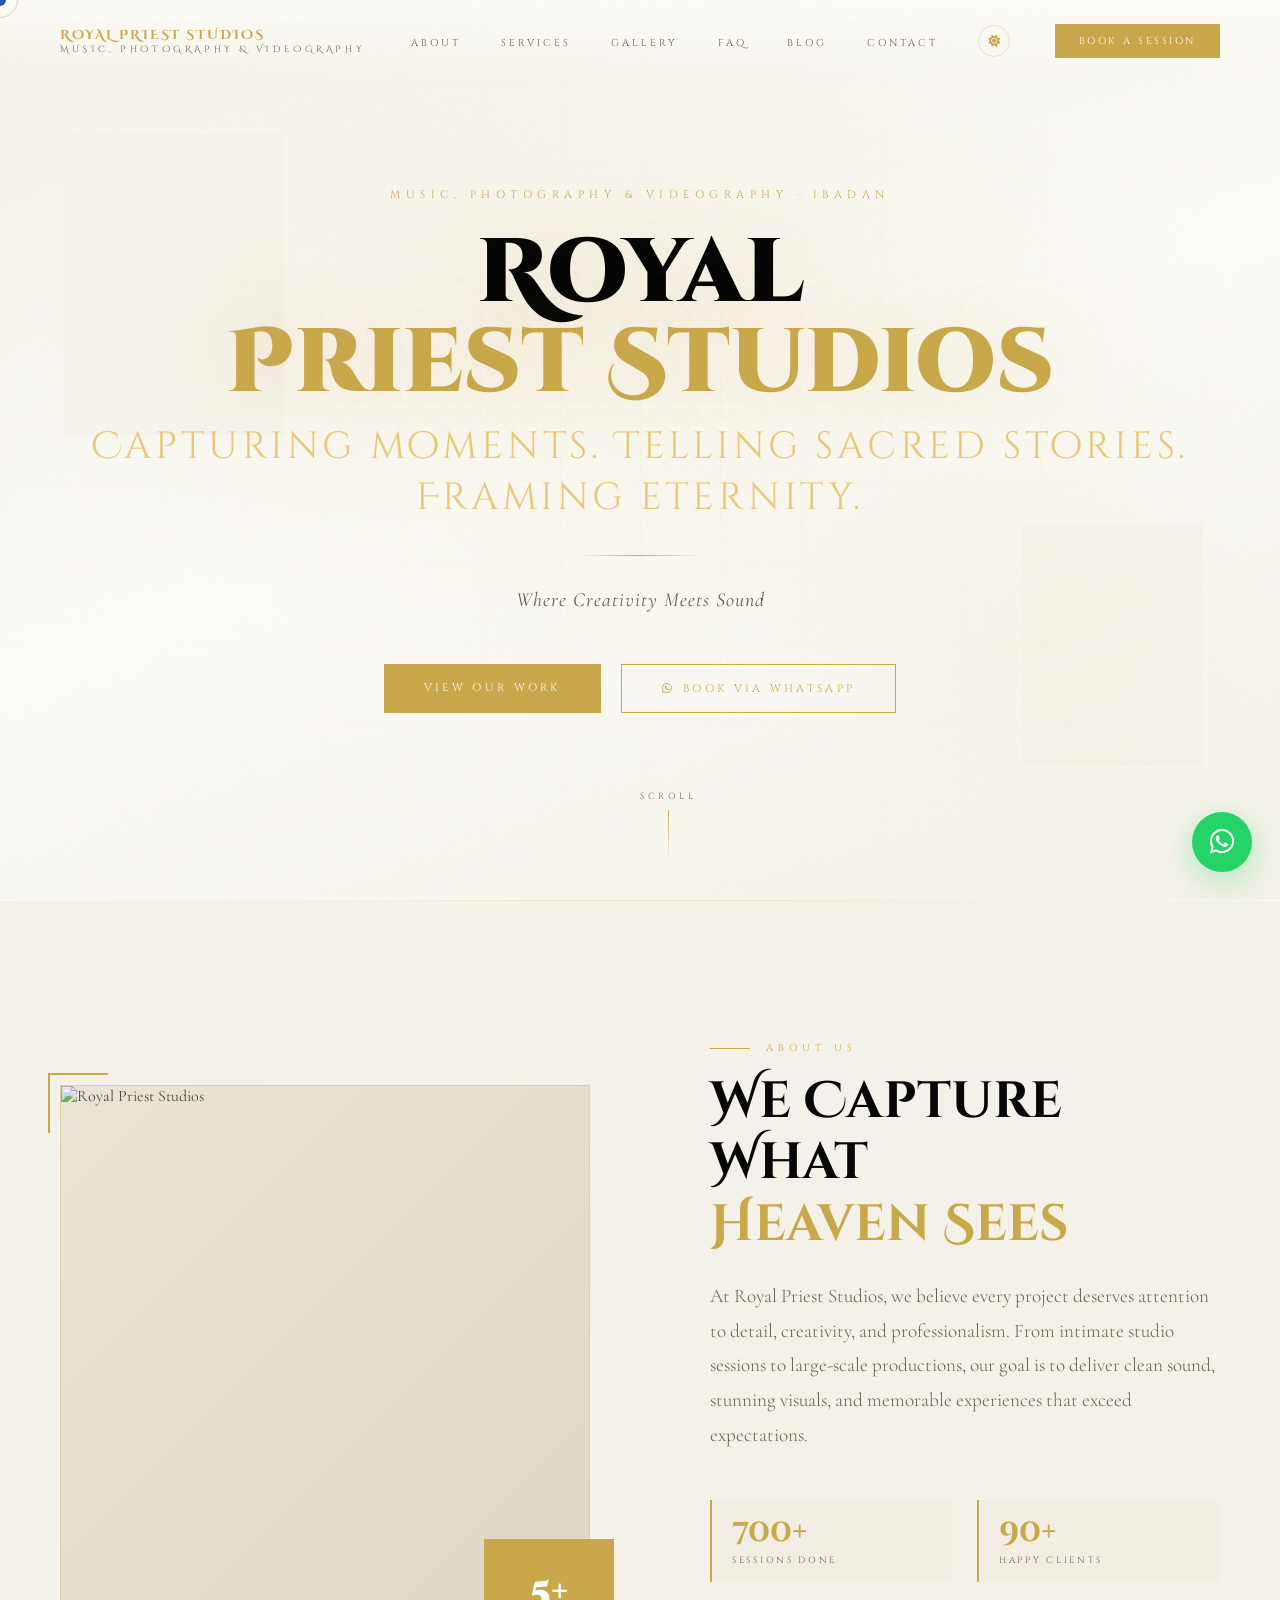
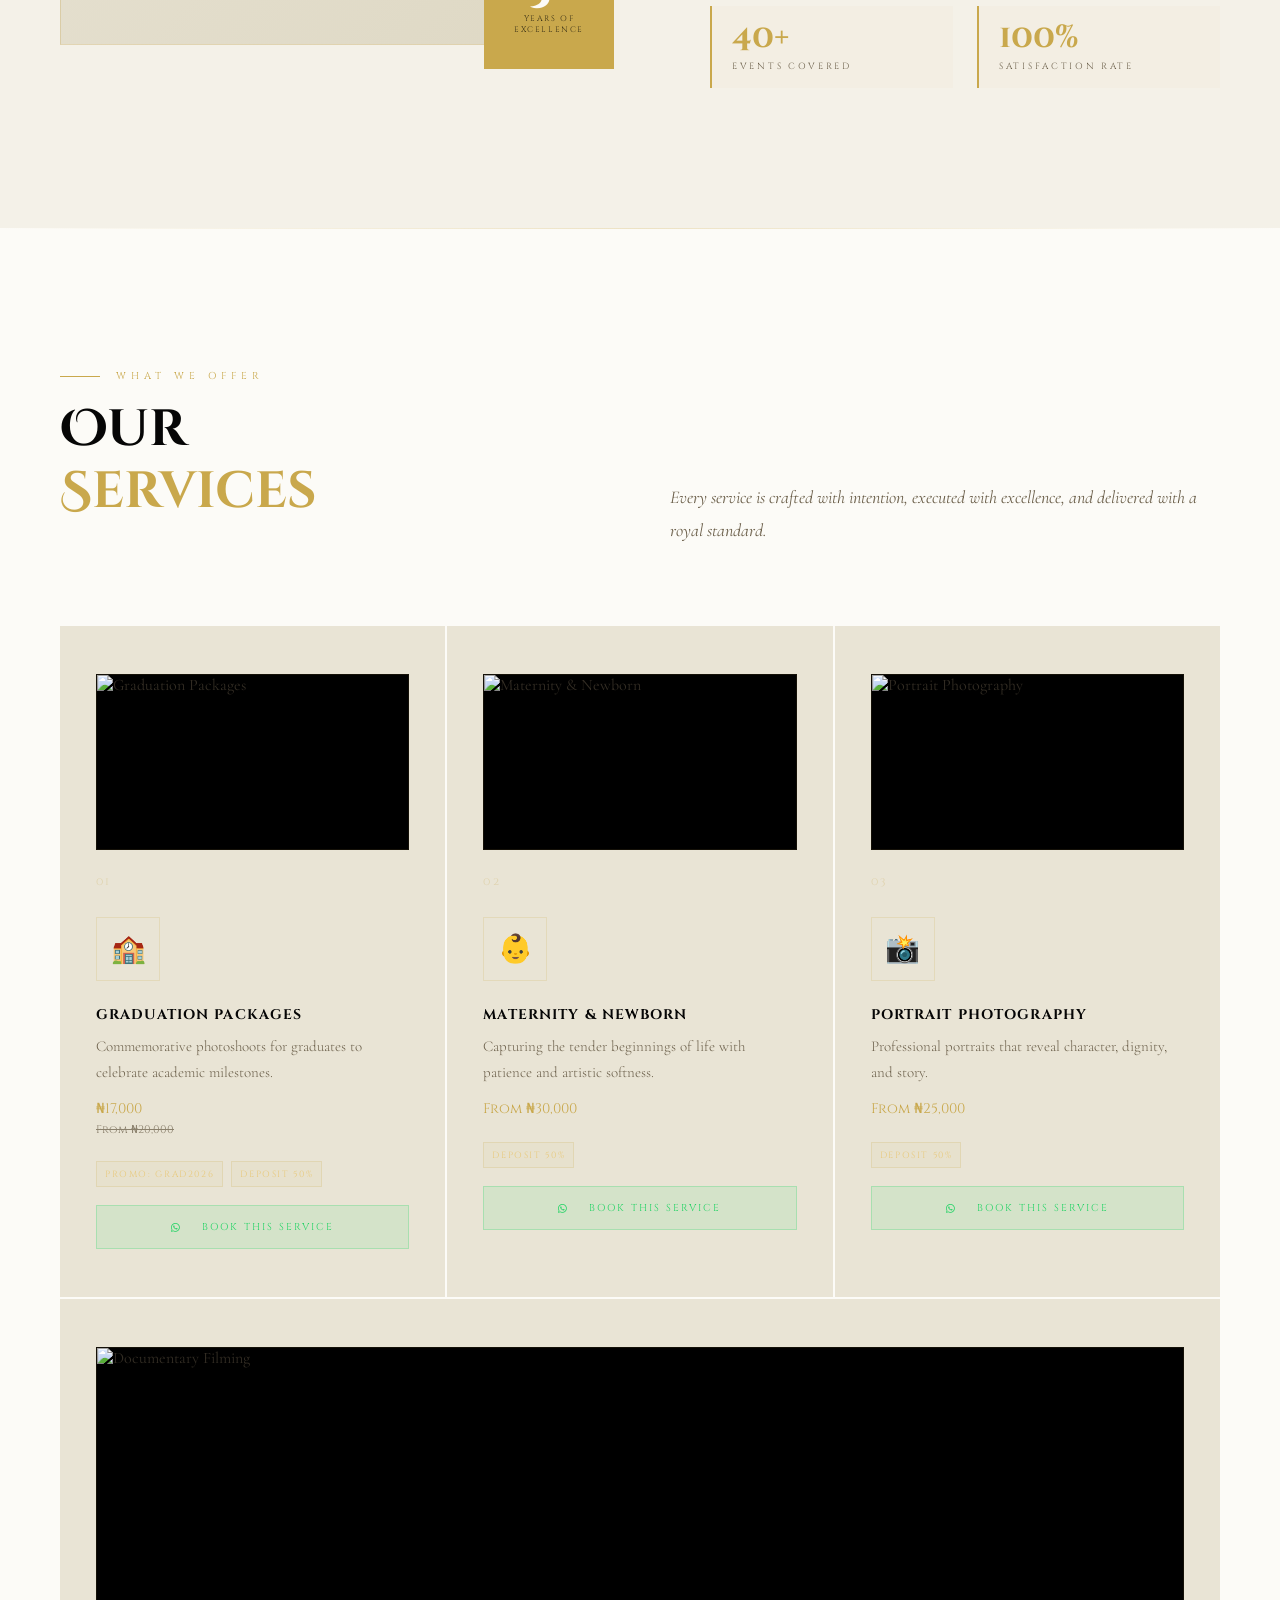
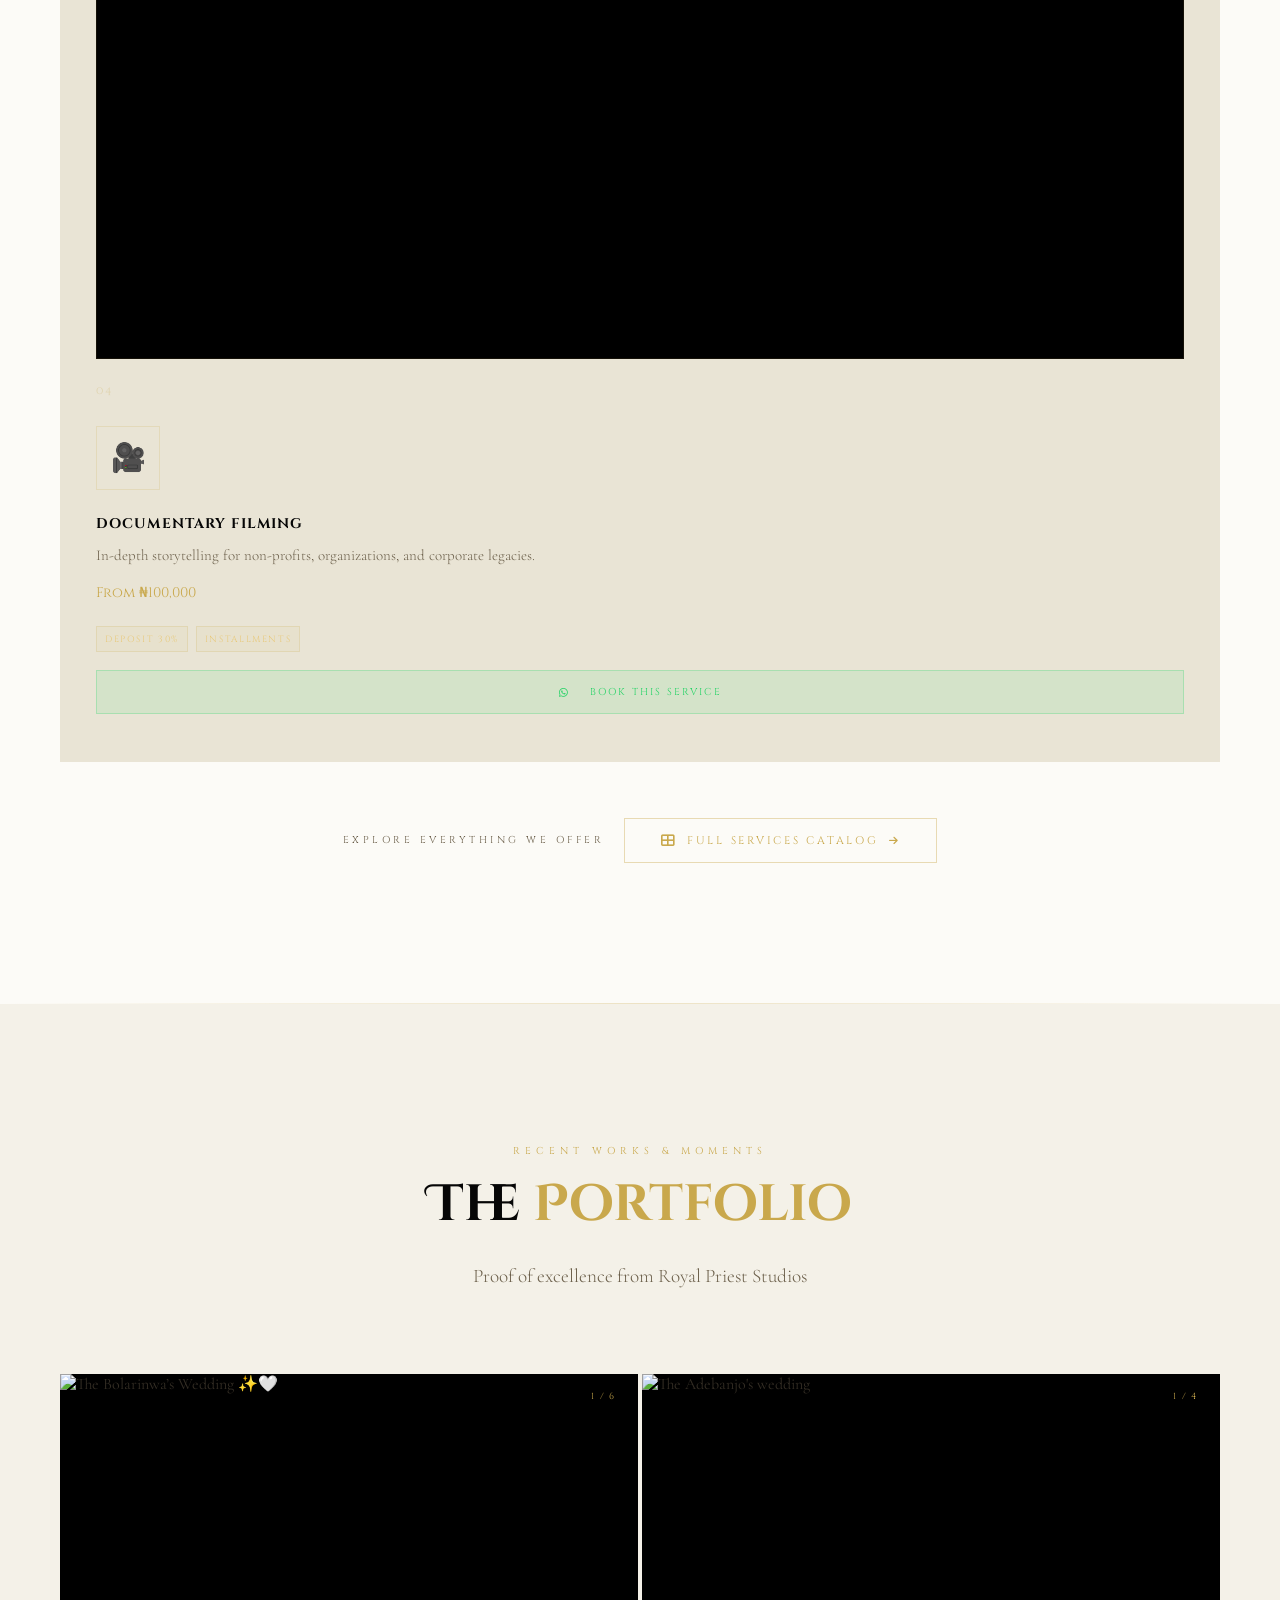
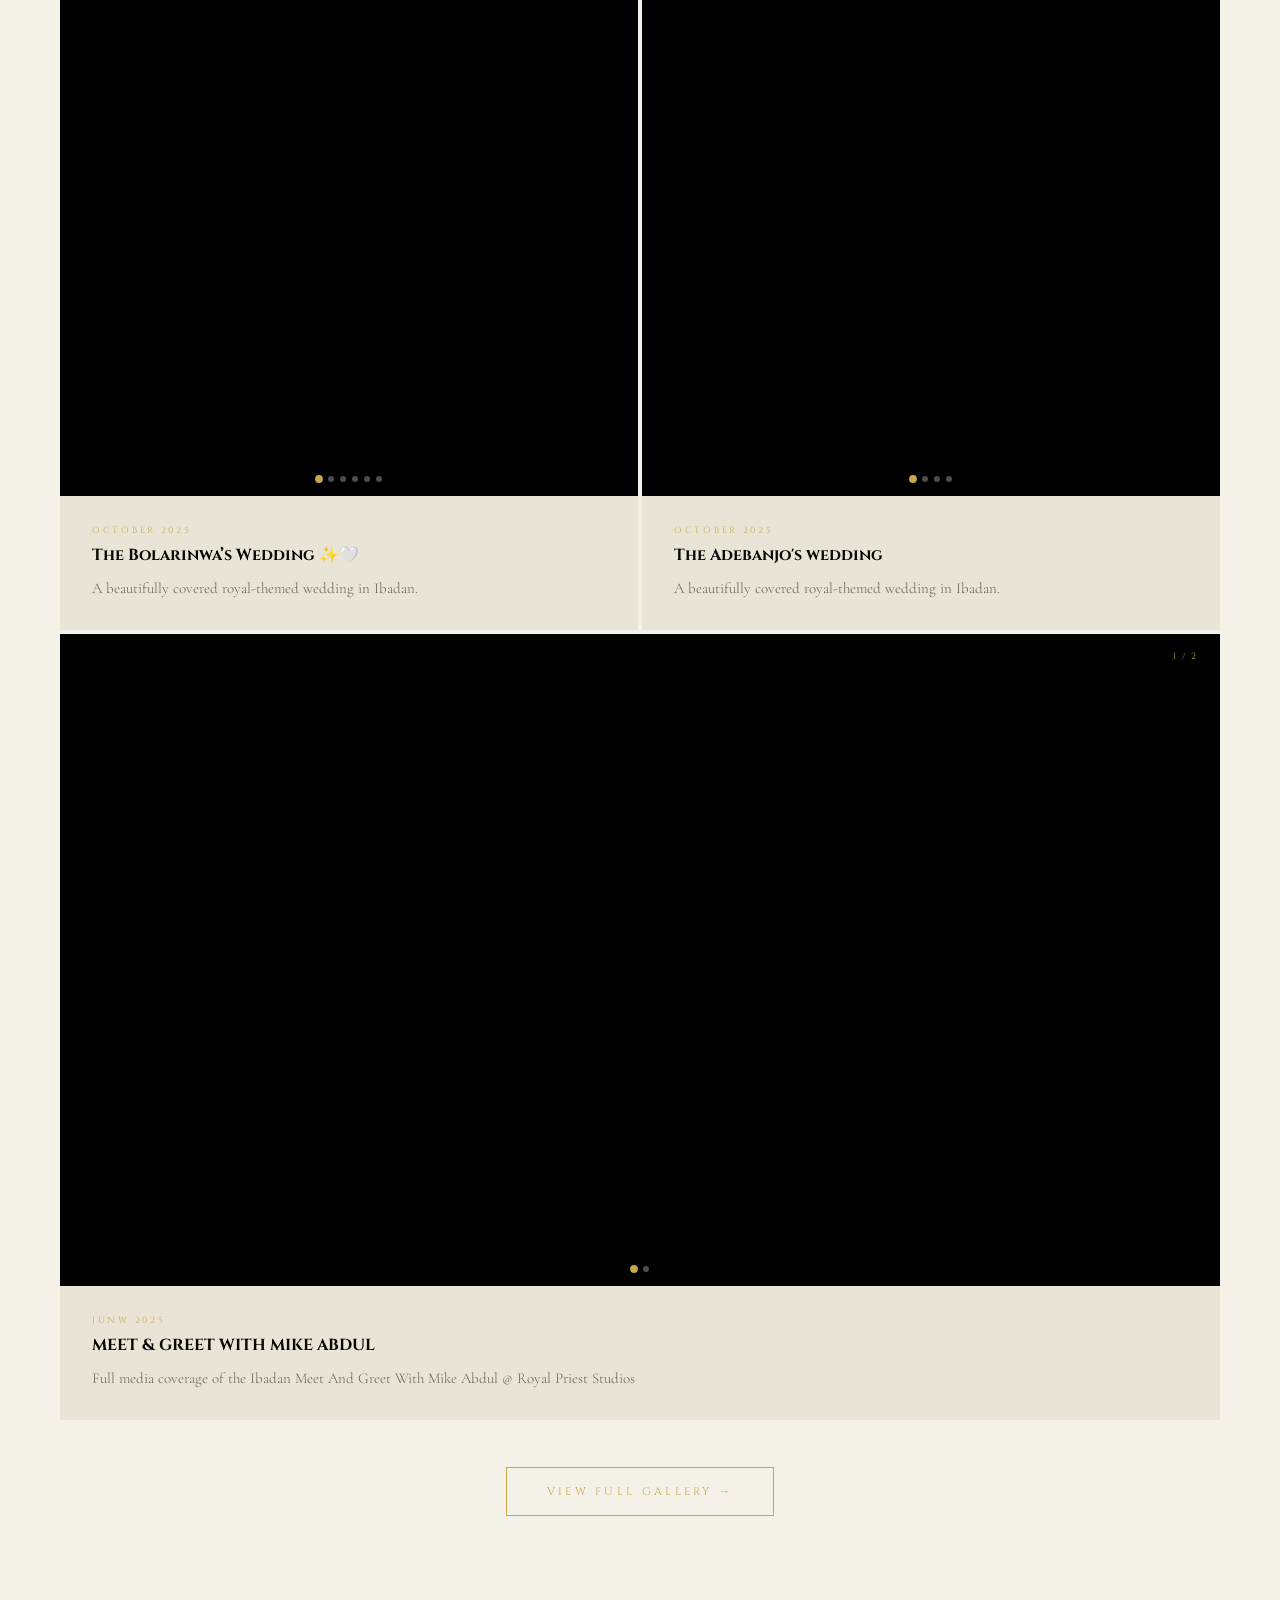
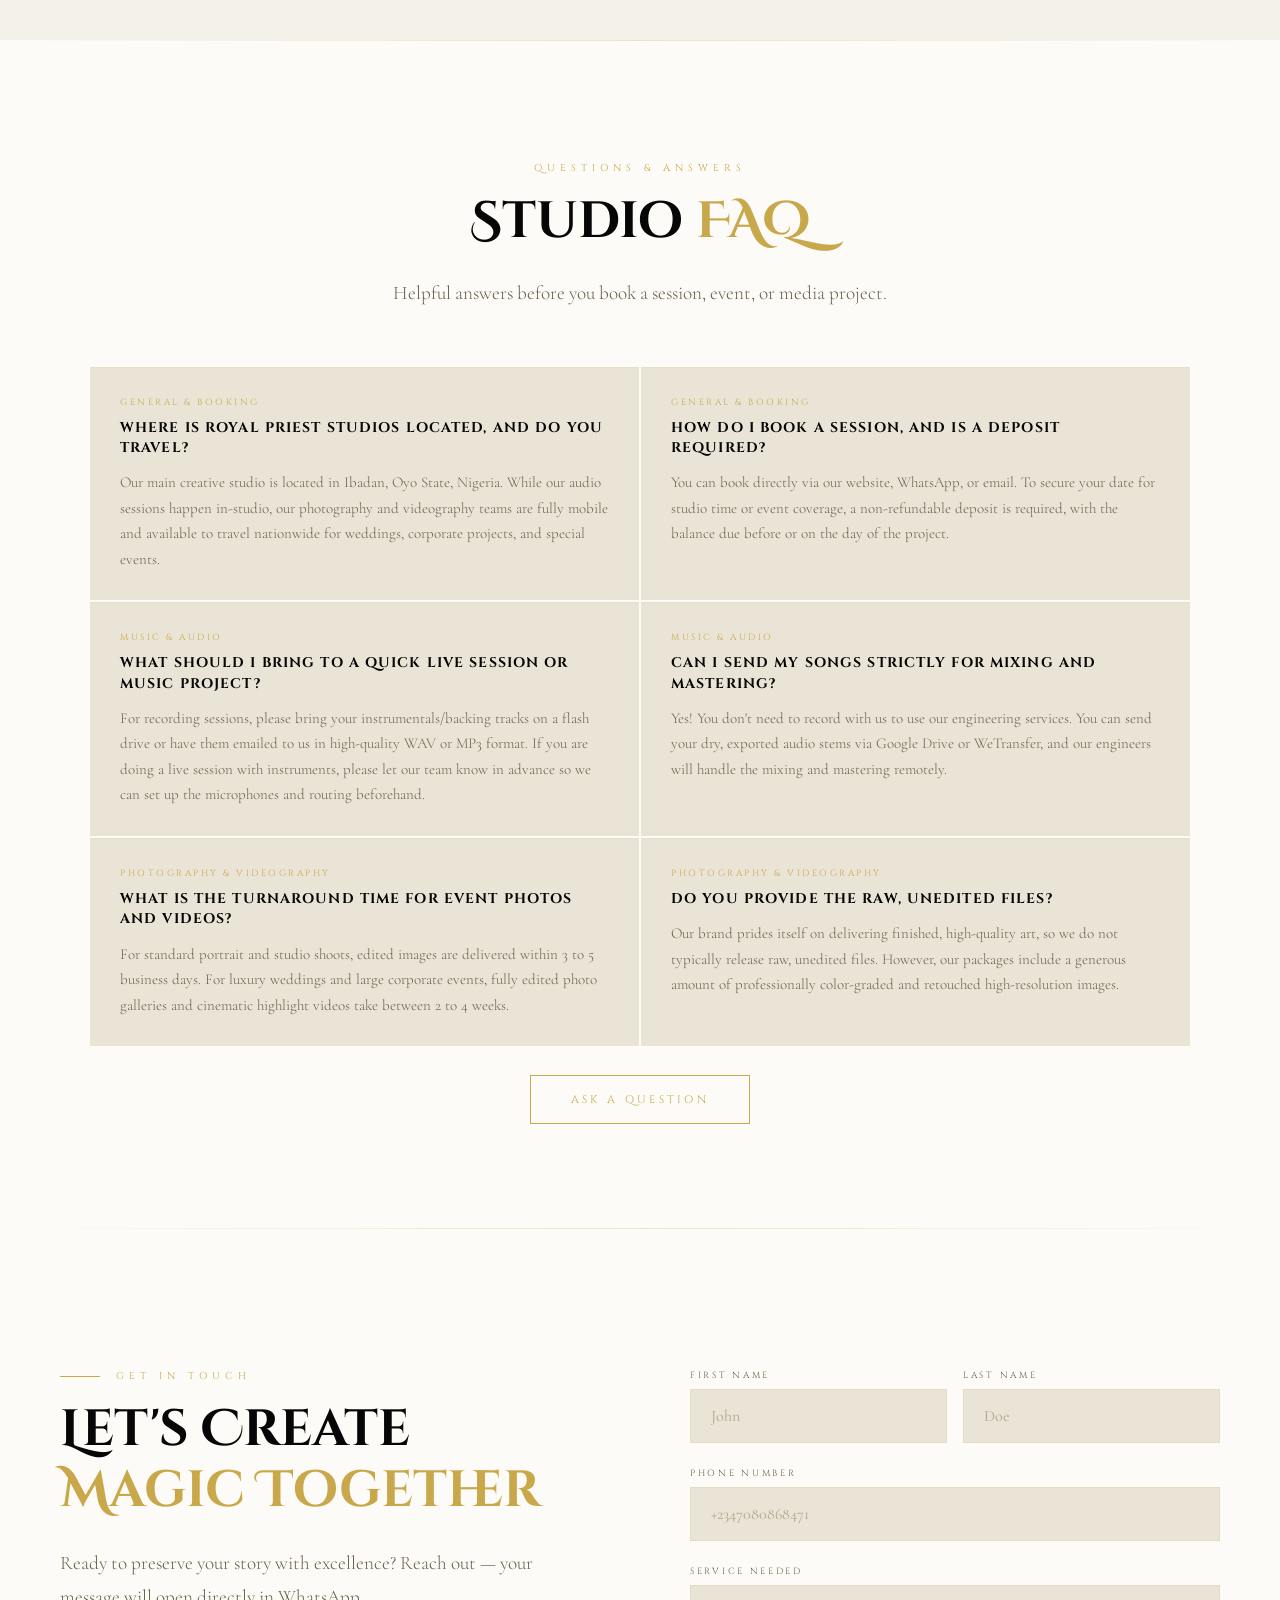
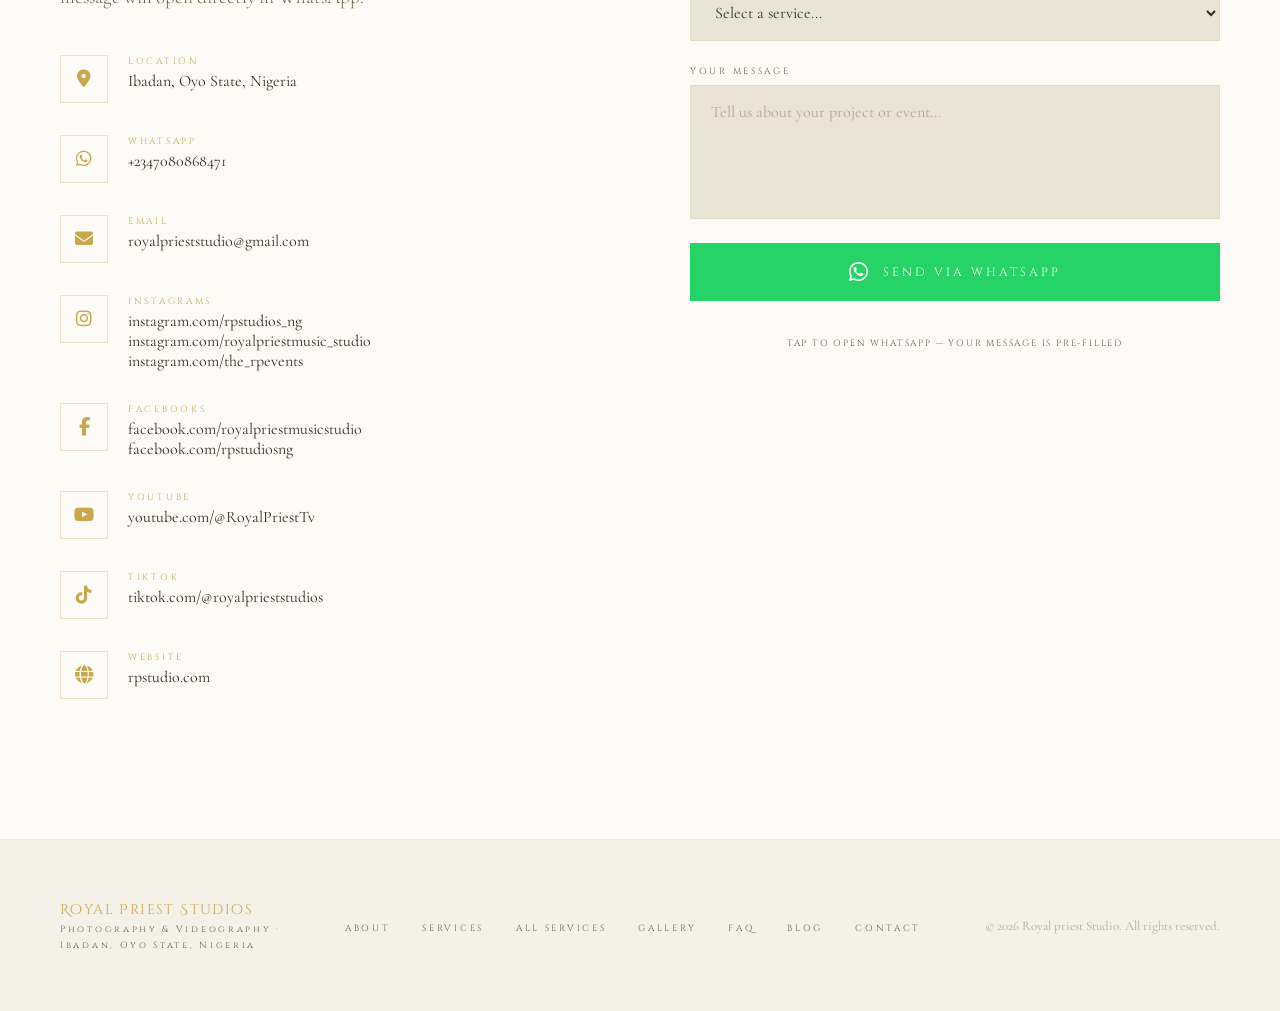
==== index.html @ 79d8ad9e "Update branding and content in index.html" ====
<!DOCTYPE html>
<html lang="en">
<head>
<meta charset="UTF-8"/>
<meta name="viewport" content="width=device-width, initial-scale=1.0"/>
<title>Royal Priest Studios | Music, Photography & Videography in Ibadan</title>
<link rel="icon" type="image/jpeg" href="https://rpstudio.ng/rp%20pics/logo.jpg.jpeg"/>
<link href="https://fonts.googleapis.com/css2?family=Cinzel+Decorative:wght@400;700;900&family=Cinzel:wght@400;600;700&family=Cormorant+Garamond:ital,wght@0,300;0,400;0,600;1,300;1,400&display=swap" rel="stylesheet"/>
<link rel="stylesheet" href="https://cdnjs.cloudflare.com/ajax/libs/font-awesome/6.6.0/css/all.min.css"/>
<style>
  :root {
    --gold:#C9A84C; --gold-light:#E8C97A; --gold-pale:#F5E6B8;
    --black:#060606; --deep:#0D0A06; --charcoal:#1A1510; --mid:#2A2118;
    --text:#D4C09A; --muted:#7A6A4A;
    --nav-bg: rgba(6, 6, 6, 0.95);
    --white: #FFFFFF;
    --noise-opacity: 0.35;
  }

  [data-theme="light"] {
    --black: #FCFBF7; --deep: #F4F1E8; --charcoal: #E9E4D5; --mid: #DED8C4;
    --text: #332D24; --muted: #6B5F4A; --nav-bg: rgba(252, 251, 247, 0.95);
    --white: #060606; --noise-opacity: 0.15;
  }

  @media (prefers-color-scheme: light) {
    :root:not([data-theme="dark"]) {
      --black:#FCFBF7;--deep:#F4F1E8;--charcoal:#E9E4D5;--mid:#DED8C4;
      --text:#332D24;--muted:#6B5F4A;--nav-bg:rgba(252,251,247,0.95);
      --white:#060606;--noise-opacity:0.15;
    }
  }

  *,*::before,*::after{margin:0;padding:0;box-sizing:border-box;}
  html{scroll-behavior:smooth;}
  body{background:var(--black);color:var(--text);font-family:'Cormorant Garamond',serif;overflow-x:hidden;transition:background .5s ease,color .5s ease;}

  /* NOISE OVERLAY */
  body::before{content:'';position:fixed;inset:0;pointer-events:none;z-index:1000;opacity:var(--noise-opacity);
    background-image:url("data:image/svg+xml,%3Csvg viewBox='0 0 256 256' xmlns='http://www.w3.org/2000/svg'%3E%3Cfilter id='n'%3E%3CfeTurbulence type='fractalNoise' baseFrequency='0.9' numOctaves='4' stitchTiles='stitch'/%3E%3C/filter%3E%3Crect width='100%25' height='100%25' filter='url(%23n)' opacity='0.04'/%3E%3C/svg%3E");}

  /* CUSTOM CURSOR */
  .cursor{position:fixed;width:12px;height:12px;background:var(--gold);border-radius:50%;pointer-events:none;z-index:9999;transform:translate(-50%,-50%);transition:width .2s,height .2s;mix-blend-mode:difference;}
  .cursor-ring{position:fixed;width:36px;height:36px;border:1px solid var(--gold);border-radius:50%;pointer-events:none;z-index:9998;transform:translate(-50%,-50%);opacity:.5;transition:width .2s,height .2s,opacity .3s;}
  .cursor.expand{width:20px;height:20px;}.cursor-ring.expand{width:60px;height:60px;opacity:.2;}

  /* NAV */
  nav{position:fixed;top:0;left:0;right:0;z-index:500;padding:24px 60px;display:flex;justify-content:space-between;align-items:center;background:linear-gradient(to bottom,var(--nav-bg),transparent);transition:background .4s;}
  nav.scrolled{background:var(--nav-bg);border-bottom:1px solid rgba(201,168,76,.15);}
  .nav-logo{display:flex;align-items:center;gap:12px;font-family:'Cinzel Decorative',cursive;font-size:13px;font-weight:700;color:var(--gold);letter-spacing:.15em;text-decoration:none;text-transform:uppercase;line-height:1.3;}
  .nav-logo-img{width:36px;height:36px;border-radius:50%;object-fit:cover;border:1px solid var(--gold);display:none;}
  .nav-logo-img.visible{display:block;}
  .nav-logo span{display:block;font-size:9px;font-weight:400;color:var(--muted);letter-spacing:.4em;}
  .nav-links{display:flex;gap:40px;list-style:none;align-items:center;}
  .nav-links a{font-family:'Cinzel',serif;font-size:10px;letter-spacing:.3em;text-transform:uppercase;color:var(--muted);text-decoration:none;transition:color .3s;position:relative;}
  .nav-links a::after{content:'';position:absolute;bottom:-4px;left:0;right:0;height:1px;background:var(--gold);transform:scaleX(0);transition:transform .3s;}
  .nav-links a:hover{color:var(--gold-light);}.nav-links a:hover::after{transform:scaleX(1);}
  .theme-toggle{background:none;border:1px solid rgba(201,168,76,.3);color:var(--gold);cursor:pointer;width:32px;height:32px;border-radius:50%;display:flex;align-items:center;justify-content:center;transition:all .3s;font-size:12px;}
  .theme-toggle:hover{background:rgba(201,168,76,.1);border-color:var(--gold);}
  .nav-cta{font-family:'Cinzel',serif;font-size:10px;letter-spacing:.25em;text-transform:uppercase;color:var(--black);background:var(--gold);padding:10px 24px;text-decoration:none;transition:background .3s;}
  .nav-cta:hover{background:var(--gold-light);}
  .hamburger{display:none;flex-direction:column;gap:5px;cursor:pointer;}
  .hamburger span{display:block;width:24px;height:1px;background:var(--gold);transition:all .3s;}

  /* MOBILE MENU */
  .mobile-menu{display:none;position:fixed;inset:0;background:var(--nav-bg);z-index:400;flex-direction:column;align-items:center;justify-content:center;gap:40px;}
  .mobile-menu.open{display:flex;}
  .mobile-menu a{font-family:'Cinzel',serif;font-size:18px;letter-spacing:.3em;text-transform:uppercase;color:var(--text);text-decoration:none;transition:color .3s;}
  .mobile-menu a:hover{color:var(--gold);}

  /* HERO */
  #hero{height:100vh;min-height:700px;position:relative;display:flex;align-items:center;justify-content:center;overflow:hidden;}
  .hero-bg{position:absolute;inset:0;background:radial-gradient(ellipse 80% 60% at 50% 40%,rgba(201,168,76,.08),transparent 60%),radial-gradient(ellipse 40% 40% at 80% 70%,rgba(201,168,76,.04),transparent 50%),linear-gradient(160deg,var(--deep),var(--black) 50%,var(--deep));}
  .hero-grid{position:absolute;inset:0;background-image:linear-gradient(rgba(201,168,76,.04) 1px,transparent 1px),linear-gradient(90deg,rgba(201,168,76,.04) 1px,transparent 1px);background-size:80px 80px;mask-image:radial-gradient(ellipse 70% 70% at 50% 50%,black,transparent);}
  .hero-float{position:absolute;opacity:.12;border:1px solid rgba(201,168,76,.2);}
  .hero-float-1{width:220px;height:300px;top:15%;left:5%;background:linear-gradient(135deg,var(--charcoal),var(--mid));animation:floatA 8s ease-in-out infinite;}
  .hero-float-2{width:180px;height:240px;bottom:15%;right:6%;background:linear-gradient(135deg,var(--mid),var(--charcoal));animation:floatB 10s ease-in-out infinite;}
  @keyframes floatA{0%,100%{transform:translateY(0) rotate(-2deg)}50%{transform:translateY(-20px) rotate(-1deg)}}
  @keyframes floatB{0%,100%{transform:translateY(0) rotate(2deg)}50%{transform:translateY(-15px) rotate(1deg)}}
  .hero-content{position:relative;z-index:2;text-align:center;padding:0 20px;max-width:100%;animation:heroReveal 1.4s cubic-bezier(.16,1,.3,1) forwards;}
  @keyframes heroReveal{from{opacity:0;transform:translateY(40px)}to{opacity:1;transform:translateY(0)}}
  .hero-eyebrow{font-family:'Cinzel',serif;font-size:11px;letter-spacing:.5em;text-transform:uppercase;color:var(--gold);margin-bottom:28px;opacity:0;animation:fadeUp .8s .3s forwards;}
  .hero-title{font-family:'Cinzel Decorative',cursive;font-size:clamp(40px,7vw,96px);font-weight:900;line-height:1;color:var(--white);text-shadow:0 0 80px rgba(201,168,76,.2);margin-bottom:12px;opacity:0;animation:fadeUp .8s .5s forwards;}
  .hero-title .gold{color:var(--gold);}
  .hero-subtitle{font-family:'Cinzel Decorative',cursive;font-size:clamp(18px,3vw,38px);font-weight:400;color:var(--gold-light);letter-spacing:.1em;margin-bottom:32px;opacity:0;animation:fadeUp .8s .7s forwards;}
  .hero-divider{width:120px;height:1px;background:linear-gradient(to right,transparent,var(--gold),transparent);margin:0 auto 32px;opacity:0;animation:fadeUp .8s .9s forwards;}
  .hero-tagline{font-family:'Cormorant Garamond',serif;font-size:clamp(15px,2vw,20px);font-style:italic;color:var(--muted);letter-spacing:.05em;margin-bottom:52px;opacity:0;animation:fadeUp .8s 1.0s forwards;}
  .hero-buttons{display:flex;gap:20px;justify-content:center;flex-wrap:wrap;opacity:0;animation:fadeUp .8s 1.2s forwards;}
  @keyframes fadeUp{from{opacity:0;transform:translateY(20px)}to{opacity:1;transform:translateY(0)}}
  .btn-primary{font-family:'Cinzel',serif;font-size:11px;letter-spacing:.3em;text-transform:uppercase;color:var(--black);background:var(--gold);padding:16px 40px;text-decoration:none;transition:background .3s;position:relative;overflow:hidden;}
  .btn-primary::before{content:'';position:absolute;inset:0;background:var(--gold-light);transform:scaleX(0);transform-origin:left;transition:transform .3s;}
  .btn-primary:hover::before{transform:scaleX(1);}
  .btn-primary span{position:relative;z-index:1;}
  .btn-outline{font-family:'Cinzel',serif;font-size:11px;letter-spacing:.3em;text-transform:uppercase;color:var(--gold);border:1px solid var(--gold);padding:16px 40px;text-decoration:none;transition:background .3s;}
  .btn-outline:hover{background:rgba(201,168,76,.08);}
  .hero-scroll{position:absolute;bottom:40px;left:50%;transform:translateX(-50%);display:flex;flex-direction:column;align-items:center;gap:8px;opacity:0;animation:fadeUp .8s 1.6s forwards;}
  .hero-scroll span{font-family:'Cinzel',serif;font-size:9px;letter-spacing:.4em;text-transform:uppercase;color:var(--muted);}
  .scroll-line{width:1px;height:50px;background:linear-gradient(to bottom,var(--gold),transparent);animation:scrollPulse 2s ease-in-out infinite;}
  @keyframes scrollPulse{0%,100%{opacity:.3}50%{opacity:1}}

  /* SHARED */
  section{position:relative;}
  .gold-divider{width:100%;height:1px;background:linear-gradient(to right,transparent,var(--gold),transparent);opacity:.3;}
  .section-label{font-family:'Cinzel',serif;font-size:10px;letter-spacing:.5em;text-transform:uppercase;color:var(--gold);margin-bottom:16px;display:flex;align-items:center;gap:16px;}
  .section-label::before{content:'';display:block;width:40px;height:1px;background:var(--gold);}
  .section-title{font-family:'Cinzel Decorative',cursive;font-size:clamp(28px,4vw,52px);font-weight:700;color:var(--white);line-height:1.2;margin-bottom:24px;}
  .section-title .gold{color:var(--gold);}
  .section-body{font-size:clamp(16px,1.5vw,20px);line-height:1.8;color:var(--muted);font-weight:300;}

  /* ABOUT */
  #about{padding:140px 60px;background:var(--deep);}
  .about-inner{max-width:1200px;margin:0 auto;display:grid;grid-template-columns:1fr 1fr;gap:100px;align-items:center;}
  .about-visual{position:relative;height:560px;}
  .about-frame-1{position:absolute;inset:0;border:1px solid rgba(201,168,76,.25);background:linear-gradient(135deg,var(--charcoal),var(--mid));display:flex;align-items:center;justify-content:center;overflow:hidden;}
  .about-frame-1 img{width:100%;height:100%;object-fit:cover;display:block;opacity:.86;}
  .about-frame-inner{width:80%;height:80%;border:1px solid rgba(201,168,76,.15);display:flex;align-items:center;justify-content:center;flex-direction:column;gap:16px;}
  .about-icon{font-size:64px;opacity:.3;}
  .about-placeholder-text{font-family:'Cinzel',serif;font-size:10px;letter-spacing:.4em;color:var(--muted);text-transform:uppercase;}
  .about-corner{position:absolute;width:60px;height:60px;}
  .about-corner.tl{top:-12px;left:-12px;border-top:2px solid var(--gold);border-left:2px solid var(--gold);}
  .about-corner.br{bottom:-12px;right:-12px;border-bottom:2px solid var(--gold);border-right:2px solid var(--gold);}
  .about-badge{position:absolute;bottom:-24px;right:-24px;width:130px;height:130px;background:var(--gold);display:flex;align-items:center;justify-content:center;flex-direction:column;gap:4px;z-index:2;}
  .about-badge-num{font-family:'Cinzel Decorative',cursive;font-size:36px;font-weight:900;color:var(--black);line-height:1;}
  .about-badge-text{font-family:'Cinzel',serif;font-size:8px;letter-spacing:.2em;text-transform:uppercase;color:rgba(0,0,0,.7);text-align:center;padding:0 8px;}
  .about-text{padding-left:20px;}
  .about-stats{display:grid;grid-template-columns:1fr 1fr;gap:24px;margin-top:48px;}
  .stat-card{border-left:2px solid var(--gold);padding:16px 20px;background:rgba(201,168,76,.03);}
  .stat-num{font-family:'Cinzel Decorative',cursive;font-size:32px;font-weight:700;color:var(--gold);line-height:1;}
  .stat-label{font-family:'Cinzel',serif;font-size:9px;letter-spacing:.3em;text-transform:uppercase;color:var(--muted);margin-top:6px;}

  /* SERVICES */
  #services{padding:140px 60px;background:var(--black);}
  .services-inner{max-width:1200px;margin:0 auto;}
  .services-header{display:grid;grid-template-columns:1fr 1fr;gap:60px;margin-bottom:80px;align-items:end;}
  .services-grid{display:grid;grid-template-columns:repeat(3,1fr);gap:2px;}
  .services-grid .service-card:last-child:nth-child(3n+1){grid-column:1 / -1;}

  .service-card{background:var(--charcoal);padding:48px 36px;position:relative;overflow:hidden;transition:background .4s;}
  .service-card::before{content:'';position:absolute;bottom:0;left:0;right:0;height:3px;background:var(--gold);transform:scaleX(0);transform-origin:left;transition:transform .4s;}
  .service-card:hover{background:var(--mid);}.service-card:hover::before{transform:scaleX(1);}
  .service-media-wrap{width:100%;aspect-ratio:16/9;margin-bottom:24px;display:none;background:#000;overflow:hidden;border:1px solid rgba(201,168,76,.1);}
  .service-media-wrap.visible{display:block;}
  .service-media-wrap img,.service-media-wrap iframe,.service-media-wrap video{width:100%;height:100%;object-fit:cover;border:none;display:block;}
  .service-num{font-family:'Cinzel Decorative',cursive;font-size:11px;color:rgba(201,168,76,.3);letter-spacing:.2em;margin-bottom:28px;}
  .service-icon-wrap{width:64px;height:64px;border:1px solid rgba(201,168,76,.2);display:flex;align-items:center;justify-content:center;margin-bottom:24px;font-size:28px;transition:border-color .3s,background .3s;color:var(--gold);}
  .service-card:hover .service-icon-wrap{border-color:var(--gold);background:rgba(201,168,76,.08);}
  .service-name{font-family:'Cinzel',serif;font-size:14px;font-weight:700;letter-spacing:.08em;color:var(--white);margin-bottom:10px;text-transform:uppercase;}
  .service-desc{font-size:15px;line-height:1.7;color:var(--muted);font-weight:300;margin-bottom:14px;}
  .service-price{font-family:'Cinzel',serif;font-size:14px;color:var(--gold);margin-bottom:24px;}
  .service-price del{display:block;color:var(--muted);font-size:11px;margin-top:4px;opacity:.75;}
  .service-badges{display:flex;flex-wrap:wrap;gap:8px;margin-bottom:18px;}
  .service-badge{font-family:'Cinzel',serif;font-size:9px;letter-spacing:.18em;text-transform:uppercase;color:var(--gold-light);border:1px solid rgba(201,168,76,.2);padding:6px 8px;background:rgba(201,168,76,.06);}
  .btn-wa-service{display:flex;align-items:center;justify-content:center;gap:10px;font-family:'Cinzel',serif;font-size:10px;letter-spacing:.2em;text-transform:uppercase;background:rgba(37,211,102,.1);color:#25D366;border:1px solid rgba(37,211,102,.25);padding:14px 20px;text-decoration:none;transition:background .3s,border-color .3s;width:100%;}
  .btn-wa-service:hover{background:rgba(37,211,102,.2);border-color:#25D366;}

  /* Services CTA */
  .services-cta{text-align:center;margin-top:56px;display:flex;align-items:center;justify-content:center;gap:20px;flex-wrap:wrap;}
  .services-cta-label{font-family:'Cinzel',serif;font-size:10px;letter-spacing:.35em;text-transform:uppercase;color:var(--muted);}
  .btn-catalog{font-family:'Cinzel',serif;font-size:11px;letter-spacing:.25em;text-transform:uppercase;color:var(--gold);border:1px solid rgba(201,168,76,.4);padding:14px 36px;text-decoration:none;transition:background .3s,border-color .3s;display:inline-flex;align-items:center;gap:10px;}
  .btn-catalog:hover{background:rgba(201,168,76,.08);border-color:var(--gold);}
  .btn-catalog i{font-size:13px;}

  /* GALLERY */
  #gallery{padding:140px 60px;background:var(--deep);}
  .gallery-inner{max-width:1300px;margin:0 auto;}
  .gallery-header{text-align:center;margin-bottom:80px;}
  .gallery-header .section-label{justify-content:center;}
  .gallery-header .section-label::before{display:none;}

  .gallery-grid{display:grid;grid-template-columns:repeat(2,1fr);gap:4px;}
  .gallery-item:last-child:nth-child(odd){grid-column:1 / -1;}

  .gallery-item{background:var(--charcoal);overflow:hidden;transition:background .3s;user-select:none;-webkit-user-drag:none;}
  .gallery-item:hover{background:var(--mid);}

  .gallery-media-wrap{position:relative;aspect-ratio:4/5;overflow:hidden;background:#000;touch-action:pan-y;}
  .gallery-item:last-child:nth-child(odd) .gallery-media-wrap{aspect-ratio:16/9;}

  .slider-container{display:flex;height:100%;transition:transform .5s cubic-bezier(.23,1,.32,1);will-change:transform;}
  .slider-container img,.slider-container iframe,.slider-container video{min-width:100%;width:100%;height:100%;object-fit:cover;pointer-events:none;flex-shrink:0;}
  .slider-container iframe,.slider-container video{pointer-events:auto;}

  .slider-nav{position:absolute;top:50%;transform:translateY(-50%);background:rgba(0,0,0,.5);backdrop-filter:blur(4px);color:#fff;border:none;width:36px;height:36px;border-radius:50%;cursor:pointer;z-index:10;opacity:0;transition:opacity .3s;display:flex;align-items:center;justify-content:center;font-size:12px;}
  .gallery-item:hover .slider-nav{opacity:1;}
  .prev-btn{left:10px;}.next-btn{right:10px;}

  .slider-dots{position:absolute;bottom:14px;left:50%;transform:translateX(-50%);display:flex;gap:6px;z-index:11;}
  .dot{width:6px;height:6px;background:rgba(255,255,255,.3);border:0;padding:0;border-radius:50%;transition:.3s;cursor:pointer;}
  .dot.active{background:var(--gold);transform:scale(1.3);}

  .slide-counter{position:absolute;top:12px;right:12px;font-family:'Cinzel',serif;font-size:9px;letter-spacing:.2em;background:rgba(0,0,0,.55);backdrop-filter:blur(4px);color:var(--gold);padding:4px 10px;border-radius:20px;z-index:11;display:block;}
  .gallery-item[data-total="1"] .slide-counter{display:none!important;}

  .gallery-item-body{padding:28px 32px;}
  .gallery-item-date{font-family:'Cinzel',serif;font-size:9px;letter-spacing:.3em;text-transform:uppercase;color:var(--gold);margin-bottom:8px;}
  .gallery-item-title{font-family:'Cinzel',serif;font-size:16px;font-weight:700;color:var(--white);margin-bottom:10px;}
  .gallery-item-desc{font-size:15px;line-height:1.7;color:var(--muted);font-weight:300;}

  .gallery-cta{text-align:center;margin-top:60px;}

  /* FAQ */
  #faq{padding:120px 60px;background:var(--black);}
  .faq-inner{max-width:1100px;margin:0 auto;}
  .faq-header{text-align:center;margin-bottom:56px;}
  .faq-header .section-label{justify-content:center;}
  .faq-header .section-label::before{display:none;}
  .faq-grid{display:grid;grid-template-columns:repeat(2,1fr);gap:2px;}
  .faq-item{background:var(--charcoal);padding:28px 30px;border-top:1px solid rgba(201,168,76,.08);}
  .faq-category{font-family:'Cinzel',serif;font-size:9px;letter-spacing:.28em;text-transform:uppercase;color:var(--gold);margin-bottom:10px;}
  .faq-question{font-family:'Cinzel',serif;font-size:14px;letter-spacing:.08em;text-transform:uppercase;color:var(--white);line-height:1.45;margin-bottom:12px;}
  .faq-answer{font-size:15px;line-height:1.7;color:var(--muted);font-weight:300;}
  .faq-cta{text-align:center;margin-top:42px;}

  /* CONTACT */
  #contact{padding:140px 60px;background:var(--black);}
  .contact-inner{max-width:1200px;margin:0 auto;display:grid;grid-template-columns:1fr 1fr;gap:100px;align-items:start;}
  .contact-details{display:flex;flex-direction:column;gap:32px;margin-top:40px;}
  .contact-item{display:flex;gap:20px;align-items:flex-start;}
  .contact-icon{width:48px;height:48px;border:1px solid rgba(201,168,76,.3);display:flex;align-items:center;justify-content:center;font-size:18px;flex-shrink:0;color:var(--gold);}
  .contact-item-label{font-family:'Cinzel',serif;font-size:9px;letter-spacing:.3em;text-transform:uppercase;color:var(--gold);margin-bottom:4px;}
  .contact-item-value{font-size:16px;color:var(--text);}
  .contact-item-value a{color:var(--text);text-decoration:none;}
  .contact-form{display:flex;flex-direction:column;gap:24px;}
  .form-row{display:grid;grid-template-columns:1fr 1fr;gap:16px;}
  .form-group{display:flex;flex-direction:column;gap:8px;}
  .form-label{font-family:'Cinzel',serif;font-size:9px;letter-spacing:.3em;text-transform:uppercase;color:var(--muted);}
  .form-control{background:var(--charcoal);border:1px solid rgba(201,168,76,0.15);padding:16px 20px;color:var(--text);font-family:'Cormorant Garamond',serif;font-size:16px;outline:none;transition:border-color .3s,background .3s;resize:none;width:100%;}
  .form-control:focus{border-color:var(--gold);background:rgba(201,168,76,.03);}
  .form-control::placeholder{color:rgba(122,106,74,.5);}
  .btn-wa-main{display:flex;align-items:center;justify-content:center;gap:12px;font-family:'Cinzel',serif;font-size:12px;letter-spacing:.25em;text-transform:uppercase;background:#25D366;color:#fff;padding:18px 48px;text-decoration:none;transition:background .3s,transform .2s;width:100%;}
  .btn-wa-main:hover{background:#1ebe5d;transform:translateY(-2px);}
  .btn-wa-main i{font-size:22px;}
  .wa-note{font-family:'Cinzel',serif;font-size:9px;letter-spacing:.2em;text-transform:uppercase;color:var(--muted);text-align:center;margin-top:12px;}

  /* FLOATING WHATSAPP */
  .floating-wa{position:fixed;bottom:28px;right:28px;z-index:600;width:60px;height:60px;background:#25D366;border-radius:50%;display:flex;align-items:center;justify-content:center;color:#fff;font-size:28px;text-decoration:none;box-shadow:0 8px 32px rgba(37,211,102,.35);transition:transform .3s,box-shadow .3s;animation:waPulse 3s ease-in-out infinite;}
  .floating-wa:hover{transform:scale(1.1);box-shadow:0 12px 40px rgba(37,211,102,.5);}
  @keyframes waPulse{0%,100%{box-shadow:0 8px 32px rgba(37,211,102,.35),0 0 0 0 rgba(37,211,102,.25)}50%{box-shadow:0 8px 32px rgba(37,211,102,.35),0 0 0 12px rgba(37,211,102,0)}}

  /* FOOTER */
  footer{padding:60px;background:var(--deep);border-top:1px solid rgba(201,168,76,.1);}
  .footer-inner{max-width:1200px;margin:0 auto;display:flex;justify-content:space-between;align-items:center;flex-wrap:wrap;gap:24px;}
  .footer-logo{font-family:'Cinzel Decorative',cursive;font-size:14px;color:var(--gold);letter-spacing:.1em;}
  .footer-logo span{display:block;font-size:9px;color:var(--muted);letter-spacing:.3em;margin-top:4px;font-family:'Cinzel',serif;}
  .footer-links{display:flex;gap:32px;list-style:none;}
  .footer-links a{font-family:'Cinzel',serif;font-size:9px;letter-spacing:.3em;text-transform:uppercase;color:var(--muted);text-decoration:none;transition:color .3s;}
  .footer-links a:hover{color:var(--gold);}
  .footer-copy{font-size:13px;color:rgba(122,106,74,.5);}

  /* REVEAL */
  .reveal{opacity:0;transform:translateY(30px);transition:opacity .8s cubic-bezier(.16,1,.3,1),transform .8s cubic-bezier(.16,1,.3,1);}
  .reveal.visible{opacity:1;transform:translateY(0);}
  .reveal-delay-1{transition-delay:.1s;}.reveal-delay-2{transition-delay:.2s;}.reveal-delay-3{transition-delay:.3s;}.reveal-delay-4{transition-delay:.4s;}

  /* ═══════════════════════════════════
     MOBILE — max-width: 900px
  ═══════════════════════════════════ */
  @media(max-width:900px){
    /* Nav */
    nav{padding:20px 24px;}
    .nav-links,.nav-cta{display:none;}
    .hamburger{display:flex;}

    /* Hero */
    #hero{height:auto;min-height:100svh;padding:140px 20px 100px;}
    .hero-float{display:none;}
    .hero-eyebrow{font-size:9px;letter-spacing:.3em;}

    /* Sections — reduce horizontal padding */
    #about,#services,#gallery,#faq,#contact{padding:80px 20px;}

    /* About */
    .about-inner{grid-template-columns:1fr;gap:60px;}
    .about-visual{height:300px;margin-bottom:40px;} /* extra bottom room for badge overflow */
    .about-text{padding-left:0;}
    .about-badge{width:100px;height:100px;bottom:-16px;right:-12px;}
    .about-badge-num{font-size:26px;}
    .about-corner.tl{top:-8px;left:-8px;}
    .about-corner.br{bottom:-8px;right:-8px;}

    /* Services */
    .services-header{grid-template-columns:1fr;gap:20px;}
    .services-grid{grid-template-columns:1fr;}
    .services-grid .service-card:last-child:nth-child(3n+1){grid-column:auto;}
    .service-card{padding:36px 24px;}

    /* Gallery */
    .gallery-grid{grid-template-columns:1fr;}
    .gallery-item:last-child:nth-child(odd){grid-column:auto;}
    .gallery-item:last-child:nth-child(odd) .gallery-media-wrap{aspect-ratio:4/5;}
    .slider-nav{display:none!important;}
    .slide-counter{display:block;}
    .gallery-item-body{padding:20px 20px;}

    /* FAQ */
    .faq-grid{grid-template-columns:1fr;}

    /* Contact */
    .contact-inner{grid-template-columns:1fr;gap:48px;}
    .form-row{grid-template-columns:1fr;}

    /* Footer */
    footer{padding:40px 20px;}
    .footer-inner{flex-direction:column;align-items:flex-start;}
    .footer-links{flex-wrap:wrap;gap:20px;}
  }

  /* ═══════════════════════════════════
     SMALL PHONES — max-width: 420px
  ═══════════════════════════════════ */
  @media(max-width:420px){
    #about,#services,#gallery,#faq,#contact{padding:60px 16px;}
    .hero-buttons{flex-direction:column;align-items:center;}
    .btn-primary,.btn-outline{width:100%;text-align:center;padding:16px 24px;}
    .about-stats{grid-template-columns:1fr;}
    .services-cta{flex-direction:column;gap:12px;}
    .hero-eyebrow{font-size:8px;letter-spacing:.2em;}
  }
</style>
</head>
<body>

<div class="cursor" id="cursor"></div>
<div class="cursor-ring" id="cursorRing"></div>

<a class="floating-wa" id="floatingWa" href="#" target="_blank" title="Chat on WhatsApp">
  <i class="fab fa-whatsapp"></i>
</a>

<div class="mobile-menu" id="mobileMenu">
  <a href="#hero"     onclick="closeMobile()">Home</a>
  <a href="#about"    onclick="closeMobile()">About</a>
  <a href="#services" onclick="closeMobile()">Services</a>
  <a href="#gallery"  onclick="closeMobile()">Gallery</a>
  <a href="#faq"      onclick="closeMobile()">FAQ</a>
  <a href="blog.html" onclick="closeMobile()">Blog</a>
  <a href="#contact"  onclick="closeMobile()">Contact</a>
  <a href="#" id="mobileThemeToggle" style="color:var(--gold);border-top:1px solid rgba(201,168,76,0.2);padding-top:20px;">Toggle Theme</a>
</div>

<nav id="navbar">
  <a class="nav-logo" id="navLogoAnchor" href="#hero">
    <img id="navLogoImg" class="nav-logo-img" src="https://rpstudio.ng/rp%20pics/logo.jpg.jpeg" alt="Royal Priest Studios Logo"/>
    <div>
      Royal Priest<span>Studios · Ibadan</span>
    </div>
  </a>
  <ul class="nav-links">
    <li><a href="#about">About</a></li>
    <li><a href="#services">Services</a></li>
    <li><a href="#gallery">Gallery</a></li>
    <li><a href="#faq">FAQ</a></li>
    <li><a href="blog.html">Blog</a></li>
    <li><a href="#contact">Contact</a></li>
    <li><button class="theme-toggle" id="themeToggle" title="Switch Theme"><i class="fas fa-moon"></i></button></li>
  </ul>
  <a class="nav-cta" href="#contact">Book a Session</a>
  <div class="hamburger" id="hamburger" onclick="toggleMobile()">
    <span></span><span></span><span></span>
  </div>
</nav>

<section id="hero">
  <div class="hero-bg"></div>
  <div class="hero-grid"></div>
  <div class="hero-float hero-float-1"></div>
  <div class="hero-float hero-float-2"></div>
  <div class="hero-content">
    <div class="hero-eyebrow">Music, Photography &amp; Videography · Ibadan</div>
    <h1 class="hero-title">Royal Priest<br/><span class="gold">Studios</span></h1>
    <div class="hero-subtitle">Studio</div>
    <div class="hero-divider"></div>
    <p class="hero-tagline" id="hero-tagline">Capturing moments. Telling sacred stories. Framing eternity.</p>
    <div class="hero-buttons">
      <a class="btn-primary" href="#gallery"><span>View Our Work</span></a>
      <a class="btn-outline" id="hero-wa-btn" href="#" target="_blank">
        <i class="fab fa-whatsapp" style="margin-right:8px;"></i>Book via WhatsApp
      </a>
    </div>
  </div>
  <div class="hero-scroll">
    <span>Scroll</span><div class="scroll-line"></div>
  </div>
</section>

<div class="gold-divider"></div>

<section id="about">
  <div class="about-inner">
    <div class="about-visual reveal">
      <div class="about-frame-1">
        <div class="about-frame-inner">
          <div class="about-icon">📷</div>
          <div class="about-placeholder-text">Your Images Here</div>
        </div>
      </div>
      <div class="about-corner tl"></div>
      <div class="about-corner br"></div>
      <div class="about-badge">
        <div class="about-badge-num">5+</div>
        <div class="about-badge-text">Years of Excellence</div>
      </div>
    </div>
    <div class="about-text">
      <div class="section-label reveal">About Us</div>
      <h2 class="section-title reveal reveal-delay-1">We Capture What<br/><span class="gold">Heaven Sees</span></h2>
      <p class="section-body reveal reveal-delay-2" id="about-body">
        At Royal Priest Studios, we believe every project deserves attention to detail, creativity, and professionalism. From intimate studio sessions to large-scale productions, our goal is to deliver clean sound, stunning visuals, and memorable experiences that exceed expectations.
      </p>
      <div class="about-stats" id="about-stats"></div>
    </div>
  </div>
</section>

<div class="gold-divider"></div>

<section id="services">
  <div class="services-inner">
    <div class="services-header">
      <div>
        <div class="section-label reveal">What We Offer</div>
        <h2 class="section-title reveal reveal-delay-1">Our<br/><span class="gold">Services</span></h2>
      </div>
      <p class="reveal reveal-delay-2" style="color:var(--muted);font-size:18px;line-height:1.8;font-style:italic;">
        Every service is crafted with intention, executed with excellence, and delivered with a royal standard.
      </p>
    </div>
    <div class="services-grid" id="services-grid"></div>

    <div class="services-cta reveal reveal-delay-2" id="services-cta" style="display:none;">
      <span class="services-cta-label">Explore everything we offer</span>
      <a href="services.html" class="btn-catalog">
        <i class="fas fa-th-large"></i>
        Full Services Catalog
        <i class="fas fa-arrow-right" style="font-size:10px;"></i>
      </a>
    </div>
  </div>
</section>

<div class="gold-divider"></div>

<section id="gallery">
  <div class="gallery-inner">
    <div class="gallery-header">
      <div class="section-label reveal">Recent Works &amp; Moments</div>
      <h2 class="section-title reveal reveal-delay-1">The <span class="gold">Portfolio</span></h2>
      <p class="section-body reveal reveal-delay-2" style="margin-top:12px;">Proof of excellence from Royal Priest Studios</p>
    </div>
    <div class="gallery-grid reveal" id="gallery-grid"></div>
    <div class="gallery-cta reveal reveal-delay-1">
      <a href="gallery.html" class="btn-outline">View Full Gallery →</a>
    </div>
  </div>
</section>

<div class="gold-divider"></div>

<section id="faq">
  <div class="faq-inner">
    <div class="faq-header">
      <div class="section-label reveal">Questions &amp; Answers</div>
      <h2 class="section-title reveal reveal-delay-1">Studio <span class="gold">FAQ</span></h2>
      <p class="section-body reveal reveal-delay-2" style="margin:12px auto 0;">Helpful answers before you book a session, event, or media project.</p>
    </div>
    <div class="faq-grid" id="faq-grid"></div>
    <div class="faq-cta reveal reveal-delay-1">
      <a href="#contact" class="btn-outline">Ask a Question</a>
    </div>
  </div>
</section>

<div class="gold-divider"></div>

<section id="contact">
  <div class="contact-inner">
    <div class="contact-info">
      <div class="section-label reveal">Get In Touch</div>
      <h2 class="section-title reveal reveal-delay-1">Let's Create<br/><span class="gold">Magic Together</span></h2>
      <p class="section-body reveal reveal-delay-2">
        Ready to preserve your story with excellence? Reach out — your message will open directly in WhatsApp.
      </p>
      <div class="contact-details reveal reveal-delay-3" id="contact-details"></div>
    </div>
    <div class="reveal reveal-delay-2">
      <div class="contact-form">
        <div class="form-row">
          <div class="form-group">
            <label class="form-label">First Name</label>
            <input type="text" class="form-control" id="cf-fname" placeholder="John"/>
          </div>
          <div class="form-group">
            <label class="form-label">Last Name</label>
            <input type="text" class="form-control" id="cf-lname" placeholder="Doe"/>
          </div>
        </div>
        <div class="form-group">
          <label class="form-label">Phone Number</label>
          <input type="tel" class="form-control" id="cf-phone" placeholder="+2347080868471"/>
        </div>
        <div class="form-group">
          <label class="form-label">Service Needed</label>
          <select class="form-control" id="cf-service">
            <option value="">Select a service...</option>
          </select>
        </div>
        <div class="form-group">
          <label class="form-label">Your Message</label>
          <textarea class="form-control" id="cf-message" rows="5" placeholder="Tell us about your project or event..."></textarea>
        </div>
        <a class="btn-wa-main" id="btn-wa-contact" href="#" target="_blank">
          <i class="fab fa-whatsapp"></i>
          <span>Send via WhatsApp</span>
        </a>
        <p class="wa-note">Tap to open WhatsApp — your message is pre-filled</p>
      </div>
    </div>
  </div>
</section>

<footer>
  <div class="footer-inner">
    <div class="footer-logo">
      Royal priest Studio
      <span>Photography &amp; Videography · <span id="footer-location">Ibadan, Oyo State</span></span>
    </div>
    <ul class="footer-links">
      <li><a href="#about">About</a></li>
      <li><a href="#services">Services</a></li>
      <li><a href="services.html">All Services</a></li>
      <li><a href="#gallery">Gallery</a></li>
      <li><a href="#faq">FAQ</a></li>
      <li><a href="blog.html">Blog</a></li>
      <li><a href="#contact">Contact</a></li>
    </ul>
    <div class="footer-copy">© 2026 Royal priest Studio. All rights reserved.</div>
  </div>
</footer>

<script>
/* ══════════════════════════════════════
   THEME
══════════════════════════════════════ */
const themeToggle       = document.getElementById('themeToggle');
const mobileThemeToggle = document.getElementById('mobileThemeToggle');
const htmlEl            = document.documentElement;
const themeIcon         = themeToggle.querySelector('i');

function setTheme(t) {
  htmlEl.setAttribute('data-theme', t);
  localStorage.setItem('royal-priest-theme', t);
  themeIcon.className = (t === 'light') ? 'fas fa-sun' : 'fas fa-moon';
}
function toggleTheme() {
  const cur = htmlEl.getAttribute('data-theme') ||
    (window.matchMedia('(prefers-color-scheme: light)').matches ? 'light' : 'dark');
  setTheme(cur === 'light' ? 'dark' : 'light');
}
const saved = localStorage.getItem('royal-priest-theme');
if (saved) { setTheme(saved); }
else { themeIcon.className = window.matchMedia('(prefers-color-scheme:light)').matches ? 'fas fa-sun' : 'fas fa-moon'; }

themeToggle.addEventListener('click', toggleTheme);
mobileThemeToggle.addEventListener('click', e => { e.preventDefault(); toggleTheme(); closeMobile(); });

/* ══════════════════════════════════════
   CURSOR
══════════════════════════════════════ */
const cursor = document.getElementById('cursor'), ring = document.getElementById('cursorRing');
let mx=0,my=0,rx=0,ry=0;
document.addEventListener('mousemove', e => { mx=e.clientX; my=e.clientY; cursor.style.left=mx+'px'; cursor.style.top=my+'px'; });
(function tick(){rx+=(mx-rx)*.12;ry+=(my-ry)*.12;ring.style.left=rx+'px';ring.style.top=ry+'px';requestAnimationFrame(tick);})();
document.addEventListener('mouseover', e => {
  const over = e.target.closest('a,button,.service-card,.gallery-item');
  cursor.classList.toggle('expand',!!over); ring.classList.toggle('expand',!!over);
});

/* ══════════════════════════════════════
   NAV / MOBILE
══════════════════════════════════════ */
const navbar = document.getElementById('navbar');
const navLogoImg = document.getElementById('navLogoImg');
window.addEventListener('scroll', () => {
  navbar.classList.toggle('scrolled', scrollY > 60);
  if(navLogoImg) navLogoImg.classList.toggle('visible', scrollY > 60);
});
function toggleMobile(){ document.getElementById('mobileMenu').classList.toggle('open'); }
function closeMobile() { document.getElementById('mobileMenu').classList.remove('open'); }

/* ══════════════════════════════════════
   REVEAL
══════════════════════════════════════ */
const io = new IntersectionObserver(entries => entries.forEach(e => {
  if (e.isIntersecting){ e.target.classList.add('visible'); io.unobserve(e.target); }
}),{threshold:.1});
function watchAll(){ document.querySelectorAll('.reveal').forEach(el => io.observe(el)); }
watchAll();

/* ══════════════════════════════════════
   WHATSAPP FORM
══════════════════════════════════════ */
let waNumber = '';
function buildWaLink(){
  const fname   = document.getElementById('cf-fname').value.trim();
  const lname   = document.getElementById('cf-lname').value.trim();
  const phone   = document.getElementById('cf-phone').value.trim();
  const service = document.getElementById('cf-service').value;
  const msg     = document.getElementById('cf-message').value.trim();
  const name    = [fname,lname].filter(Boolean).join(' ') || 'A client';
  let text = `Hello Royal Priest Studios! 👋\n\nMy name is *${name}*.`;
  if(phone)   text += `\n📞 Phone: ${phone}`;
  if(service) text += `\n📷 Service: ${service}`;
  if(msg)     text += `\n\n💬 ${msg}`;
  const num = waNumber.replace(/\D/g,'');
  document.getElementById('btn-wa-contact').href = `https://wa.me/${num}?text=${encodeURIComponent(text)}`;
}
['cf-fname','cf-lname','cf-phone','cf-service','cf-message'].forEach(id => {
  const el = document.getElementById(id); if(el) el.addEventListener('input', buildWaLink);
});

/* ══════════════════════════════════════
   SESSION-RANDOM PICKER
══════════════════════════════════════ */
function sessionPick(key, totalCount, pickCount) {
  const stored = sessionStorage.getItem(key);
  if (stored) {
    try { return JSON.parse(stored); } catch(e) {}
  }
  const indices = Array.from({length: totalCount}, (_, i) => i);
  for (let i = indices.length - 1; i > 0; i--) {
    const j = Math.floor(Math.random() * (i + 1));
    [indices[i], indices[j]] = [indices[j], indices[i]];
  }
  const picked = indices.slice(0, Math.min(pickCount, totalCount));
  sessionStorage.setItem(key, JSON.stringify(picked));
  return picked;
}

/* ══════════════════════════════════════
   GALLERY SLIDER
══════════════════════════════════════ */
function buildSlider(item, idx){
  const media  = getMediaItems(item);
  const isMulti = media.length > 1;

  const mediaHTML = media.length ? media.map(mediaItem => renderMediaSlide(mediaItem, item.title || '')).join('') :
    `<div style="min-width:100%;display:flex;align-items:center;justify-content:center;color:var(--muted);padding:24px;">No media added</div>`;

  const dotsHTML = isMulti
    ? `<div class="slider-dots">${media.map((_,i) =>
        `<button class="dot ${i===0?'active':''}" type="button" aria-label="Show slide ${i + 1}" onclick="moveTo(${idx},${i})"></button>`
      ).join('')}</div>`
    : '';

  const navHTML = isMulti
    ? `<button class="slider-nav prev-btn" onclick="moveSlider(${idx},-1)"><i class="fas fa-chevron-left"></i></button>
       <button class="slider-nav next-btn" onclick="moveSlider(${idx}, 1)"><i class="fas fa-chevron-right"></i></button>`
    : '';

  const counterHTML = isMulti
    ? `<div class="slide-counter" id="counter-${idx}">1 / ${media.length}</div>`
    : '';

  return `
    <div class="gallery-item reveal" id="gal-${idx}" data-current="0" data-total="${Math.max(media.length, 1)}">
      <div class="gallery-media-wrap"
           ontouchstart="touchStart(event,${idx})"
           ontouchmove="touchMove(event,${idx})"
           ontouchend="touchEnd(event,${idx})">
        ${navHTML}
        ${counterHTML}
        <div class="slider-container" id="slide-cont-${idx}">${mediaHTML}</div>
        ${dotsHTML}
      </div>
      <div class="gallery-item-body">
        ${item.date ? `<div class="gallery-item-date">${escapeHtml(item.date)}</div>` : ''}
        <div class="gallery-item-title">${escapeHtml(item.title || '')}</div>
        <p class="gallery-item-desc">${escapeHtml(item.shortDesc || item.desc || item.longDesc || '')}</p>
      </div>
    </div>`;
}

window.moveTo = function(idx, pos){
  const el   = document.getElementById(`gal-${idx}`);
  const cont = document.getElementById(`slide-cont-${idx}`);
  const total = parseInt(el.dataset.total);
  pos = Math.max(0, Math.min(pos, total-1));
  el.dataset.current = pos;
  cont.style.transform = `translateX(-${pos * 100}%)`;
  el.querySelectorAll('.dot').forEach((d,i) => d.classList.toggle('active', i===pos));
  const counter = document.getElementById(`counter-${idx}`);
  if(counter) counter.textContent = `${pos+1} / ${total}`;
};

window.moveSlider = function(idx, dir){
  const el    = document.getElementById(`gal-${idx}`);
  const total = parseInt(el.dataset.total);
  const cur   = parseInt(el.dataset.current);
  moveTo(idx, (cur + dir + total) % total);
};

let _tx = {}, _ty = {};
window.touchStart = function(e, idx){ _tx[idx]=e.changedTouches[0].screenX; _ty[idx]=e.changedTouches[0].screenY; };
window.touchMove  = function(e, idx){
  const dx = Math.abs(e.changedTouches[0].screenX - _tx[idx]);
  const dy = Math.abs(e.changedTouches[0].screenY - _ty[idx]);
  if(dx > dy) e.preventDefault();
};
window.touchEnd   = function(e, idx){
  const dx = e.changedTouches[0].screenX - _tx[idx];
  if(Math.abs(dx) > 48) moveSlider(idx, dx < 0 ? 1 : -1);
};

function getMediaItems(item) {
  const media = [];
  const legacyMedia = Array.isArray(item.media) ? item.media : (item.media ? [item.media] : []);
  const legacyImages = item.image ? [item.image] : [];
  const legacyVideos = item.video ? [item.video] : [];
  const images = Array.isArray(item.images) ? item.images : (item.images ? [item.images] : []);
  const videos = Array.isArray(item.videos) ? item.videos : (item.videos ? [item.videos] : []);

  legacyMedia.forEach(url => media.push({ type: inferMediaType(url), url }));
  legacyImages.concat(images).forEach(url => media.push({ type: 'image', url }));
  legacyVideos.concat(videos).forEach(video => {
    if (typeof video === 'string') {
      media.push({ type: inferMediaType(video), url: video });
    } else if (video && (video.embedUrl || video.url)) {
      media.push({ type: 'video', url: video.embedUrl || video.url, title: video.title || '' });
    }
  });
  return media.filter(item => item.url);
}

function renderMediaSlide(mediaItem, title) {
  const url = mediaItem.url;
  if (isDirectVideoUrl(url)) {
    return `<video controls muted preload="metadata" src="${escapeHtml(url)}" title="${escapeHtml(mediaItem.title || title)}"></video>`;
  }
  if (mediaItem.type === 'video' || isVideoUrl(url)) {
    return `<iframe src="${escapeHtml(transformVideoUrl(url))}" title="${escapeHtml(mediaItem.title || title)}" frameborder="0" allowfullscreen loading="lazy"></iframe>`;
  }
  return `<img src="${escapeHtml(url)}" alt="${escapeHtml(title)}" loading="lazy"/>`;
}

function inferMediaType(url) {
  return isVideoUrl(url) ? 'video' : 'image';
}

function isVideoUrl(url) {
  const value = String(url || '').toLowerCase();
  return value.includes('youtube.com') || value.includes('youtu.be') || value.includes('embed') || value.includes('vimeo.com') || isDirectVideoUrl(value);
}

function isDirectVideoUrl(url) {
  return /\.(mp4|webm|ogv)(\?|#|$)/i.test(String(url || ''));
}

function transformVideoUrl(url) {
  const value = String(url || '');
  if (value.includes('youtu.be/')) {
    const id = value.split('youtu.be/')[1].split(/[?&]/)[0];
    return `https://www.youtube.com/embed/${id}?rel=0`;
  }
  const match = value.match(/[?&]v=([^&]+)/);
  if (match) return `https://www.youtube.com/embed/${match[1]}?rel=0`;
  if (value.includes('youtube.com/embed/') && !value.includes('?')) return `${value}?rel=0`;
  return value;
}

function getDisplayPrice(service) {
  const pricing = service.pricing || {};
  return pricing.displayPrice || service.price || formatMoney(pricing.baseAmount, pricing.currency);
}

function getPromoPrice(service) {
  const pricing = service.pricing || {};
  const promo = pricing.promotionDetails || null;
  return promo && promo.calculatedAmount ? formatMoney(promo.calculatedAmount, pricing.currency) : '';
}

function formatMoney(amount, currency = 'NGN') {
  if (amount == null || amount === '') return '';
  try {
    return new Intl.NumberFormat('en-NG', { style: 'currency', currency: currency || 'NGN', maximumFractionDigits: 0 }).format(Number(amount));
  } catch (error) {
    return `${currency || 'NGN'} ${Number(amount).toLocaleString('en-NG')}`;
  }
}

function buildServicePreview(service, index, num) {
  const media = getMediaItems(service)[0];
  const price = getDisplayPrice(service);
  const promoPrice = getPromoPrice(service);
  const promo = service.pricing?.promotionDetails;
  const payment = service.pricing?.paymentStructure || {};
  const message = encodeURIComponent(service.message || `Hello, I'd like to book: ${service.title || 'a service'}`);
  const badges = [
    promo ? `Promo: ${promo.promoCode || 'Active'}` : '',
    payment.requiresDeposit ? `Deposit ${payment.depositType === 'percentage' ? `${payment.depositValue}%` : formatMoney(payment.depositValue, service.pricing?.currency)}` : '',
    payment.installmentsAllowed ? 'Installments' : ''
  ].filter(Boolean).map(text => `<span class="service-badge">${escapeHtml(text)}</span>`).join('');

  return `<div class="service-card reveal reveal-delay-${(index%3)+1}">
    ${media ? `<div class="service-media-wrap visible">${renderMediaSlide(media, service.title || '')}</div>` : ''}
    <div class="service-num">${String(index + 1).padStart(2,'0')}</div>
    <div class="service-icon-wrap">${escapeHtml(service.icon || '')}</div>
    <div class="service-name">${escapeHtml(service.title || '')}</div>
    <p class="service-desc">${escapeHtml(service.shortDescription || service.desc || '')}</p>
    ${price ? `<div class="service-price">${escapeHtml(promoPrice || price)}${promoPrice ? `<del>${escapeHtml(price)}</del>` : ''}</div>` : ''}
    ${badges ? `<div class="service-badges">${badges}</div>` : ''}
    <a class="btn-wa-service" href="https://wa.me/${num}?text=${message}" target="_blank">
      <i class="fab fa-whatsapp"></i>&nbsp; Book This Service
    </a>
  </div>`;
}

function buildFaqPreview(faqs) {
  const grid = document.getElementById('faq-grid');
  if (!grid || !Array.isArray(faqs) || !faqs.length) return;
  grid.innerHTML = faqs.slice(0, 6).map((item, index) => `
    <article class="faq-item reveal reveal-delay-${(index % 3) + 1}">
      ${item.category ? `<div class="faq-category">${escapeHtml(item.category)}</div>` : ''}
      <h3 class="faq-question">${escapeHtml(item.question || '')}</h3>
      <p class="faq-answer">${escapeHtml(item.answer || '')}</p>
    </article>
  `).join('');
}

function escapeHtml(value) {
  return String(value || '').replace(/&/g, '&amp;').replace(/</g, '&lt;').replace(/>/g, '&gt;').replace(/"/g, '&quot;');
}

/* ══════════════════════════════════════
   JSON LOADER
══════════════════════════════════════ */
async function j(path){ try{ const r=await fetch(path); if(!r.ok) throw 0; return r.json(); }catch{ return null; } }

async function loadData(){
  const [studio, services, gallery, faqs] = await Promise.all([
    j('studio-info.json'), j('services.json'), j('gallery.json'), j('faq.json')
  ]);

  /* ── STUDIO INFO ── */
  if(studio){
    const contact = studio.contact || {};
    const social = studio.social || {};
    
    const instagram = Array.isArray(social.instagram) ? social.instagram : (social.instagram ? [social.instagram] : []);
    const facebook = Array.isArray(social.facebook) ? social.facebook : (social.facebook ? [social.facebook] : []);
    const youtube = Array.isArray(social.youtube) ? social.youtube : (social.youtube ? [social.youtube] : []);
    const tiktok = Array.isArray(social.tiktok) ? social.tiktok : (social.tiktok ? [social.tiktok] : []);

    waNumber = contact.whatsapp || studio.whatsapp || '';
    const email = contact.email || studio.email || '';
    const website = contact.website || studio.website || '';
    const num = waNumber.replace(/\D/g,'');
    const waBase = `https://wa.me/${num}`;

    if(studio.metaTitle) document.title = studio.metaTitle;
    if(studio.metaDescription) {
      let meta = document.querySelector('meta[name="description"]');
      if(!meta) {
        meta = document.createElement('meta');
        meta.name = 'description';
        document.head.appendChild(meta);
      }
      meta.content = studio.metaDescription;
    }
    
    // Dynamically display Logo Image in Nav if provided in studio-info.json
    if(studio.logo) {
      const logoImg = document.getElementById('navLogoImg');
      if(logoImg) {
        logoImg.src = studio.logo;
        logoImg.classList.add('visible');
      }
    }

    if(studio.name) {
      document.querySelector('.nav-logo div').innerHTML = `${escapeHtml(studio.name)}<span>${escapeHtml(studio.businessCategory || studio.location || '')}</span>`;
      document.querySelector('.footer-logo').firstChild.textContent = studio.name;
    }
    if(studio.heroHeadline) document.querySelector('.hero-title').innerHTML = escapeHtml(studio.heroHeadline).replace(/\s+/, '<br/><span class="gold">') + '</span>';
    if(studio.heroSubheading) document.querySelector('.hero-subtitle').textContent = studio.heroSubheading;
    if(studio.tagline)     document.getElementById('hero-tagline').textContent    = studio.tagline;
    if(studio.description) document.getElementById('about-body').textContent      = studio.description;
    if(studio.location)    document.getElementById('footer-location').textContent = studio.location;
    if(studio.heroImage) {
      document.querySelector('.about-frame-1').innerHTML = `<img src="${escapeHtml(studio.heroImage)}" alt="${escapeHtml(studio.name || 'Royal Priest Studios')}" loading="lazy">`;
    }

    document.getElementById('hero-wa-btn').href = waBase;
    document.getElementById('floatingWa').href  = waBase;

    const statsData = studio.stats || [
      {num:'500+',label:'Sessions Done'},{num:'200+',label:'Happy Clients'},
      {num:'50+', label:'Events Covered'},{num:'100%',label:'Satisfaction Rate'}
    ];
    document.getElementById('about-stats').innerHTML = statsData.map(s=>`
      <div class="stat-card reveal">
        <div class="stat-num">${s.num}</div>
        <div class="stat-label">${s.label}</div>
      </div>`).join('');

    // Rebuilt contact details rendering logic to parse Facebook, YouTube, and TikTok data arrays smoothly
    let contactHTML = '';
    
    if(studio.location){
      contactHTML += `<div class="contact-item">
        <div class="contact-icon"><i class="fas fa-map-marker-alt"></i></div>
        <div><div class="contact-item-label">Location</div><div class="contact-item-value">${studio.location}</div></div>
      </div>`;
    }
    
    contactHTML += `<div class="contact-item">
      <div class="contact-icon"><i class="fab fa-whatsapp"></i></div>
      <div><div class="contact-item-label">WhatsApp</div>
        <div class="contact-item-value"><a href="${waBase}" target="_blank">${waNumber}</a></div>
      </div>
    </div>`;
    
    if(email){
      contactHTML += `<div class="contact-item">
        <div class="contact-icon"><i class="fas fa-envelope"></i></div>
        <div><div class="contact-item-label">Email</div>
          <div class="contact-item-value"><a href="mailto:${email}">${email}</a></div>
        </div>
      </div>`;
    }
    
    const renderSocialLinks = (links, label, iconClass) => {
      if (!Array.isArray(links) || !links.length) return;
      const filtered = links.filter(Boolean);
      if (!filtered.length) return;
      const labelText = filtered.length > 1 ? `${label}s` : label;
      const itemsHtml = filtered.map(url => `
          <a href="${url}" target="_blank">${url.replace(/^https?:\/\/(www\.)?/,'')}</a>`).join('<br>');

      contactHTML += `<div class="contact-item">
        <div class="contact-icon"><i class="${iconClass}"></i></div>
        <div>
          <div class="contact-item-label">${labelText}</div>
          <div class="contact-item-value">${itemsHtml}</div>
        </div>
      </div>`;
    };

    renderSocialLinks(instagram, 'Instagram', 'fab fa-instagram');
    renderSocialLinks(facebook, 'Facebook', 'fab fa-facebook-f');
    renderSocialLinks(youtube, 'YouTube', 'fab fa-youtube');
    renderSocialLinks(tiktok, 'TikTok', 'fab fa-tiktok');
    
    if(website){
      contactHTML += `<div class="contact-item">
        <div class="contact-icon"><i class="fas fa-globe"></i></div>
        <div><div class="contact-item-label">Website</div><div class="contact-item-value"><a href="${website}" target="_blank">${website.replace(/^https?:\/\//,'')}</a></div></div>
      </div>`;
    }

    document.getElementById('contact-details').innerHTML = contactHTML;
    buildWaLink();
  }

  /* ── SERVICES ── */
  if(services && services.length){
    const SERVICES_LIMIT = 4;
    const grid = document.getElementById('services-grid');
    const sel  = document.getElementById('cf-service');
    const num  = waNumber.replace(/\D/g,'');

    services.forEach(s => {
      const o = document.createElement('option');
      o.value = s.title; o.textContent = `${s.title}${getDisplayPrice(s) ? ` - ${getDisplayPrice(s)}` : ''}`; sel.appendChild(o);
    });

    const pickedIndices = sessionPick('rps-services-indices', services.length, SERVICES_LIMIT);
    const preview = pickedIndices.map(i => services[i]);

    grid.innerHTML = preview.map((s,i) => buildServicePreview(s, i, num)).join('');

    if(services.length > SERVICES_LIMIT){
      const ctaEl = document.getElementById('services-cta');
      if(ctaEl) ctaEl.style.display = 'flex';
    }
  }

  /* ── GALLERY ── */
  if(gallery && gallery.length){
    const GALLERY_LIMIT = 4;
    const pickedIndices = sessionPick('rps-gallery-indices', gallery.length, GALLERY_LIMIT);
    const preview = pickedIndices.map(i => gallery[i]);
    document.getElementById('gallery-grid').innerHTML = preview.map((item, idx) => buildSlider(item, idx)).join('');
  }

  buildFaqPreview(faqs);

  watchAll();
}

loadData();
</script>
</body>
</html>
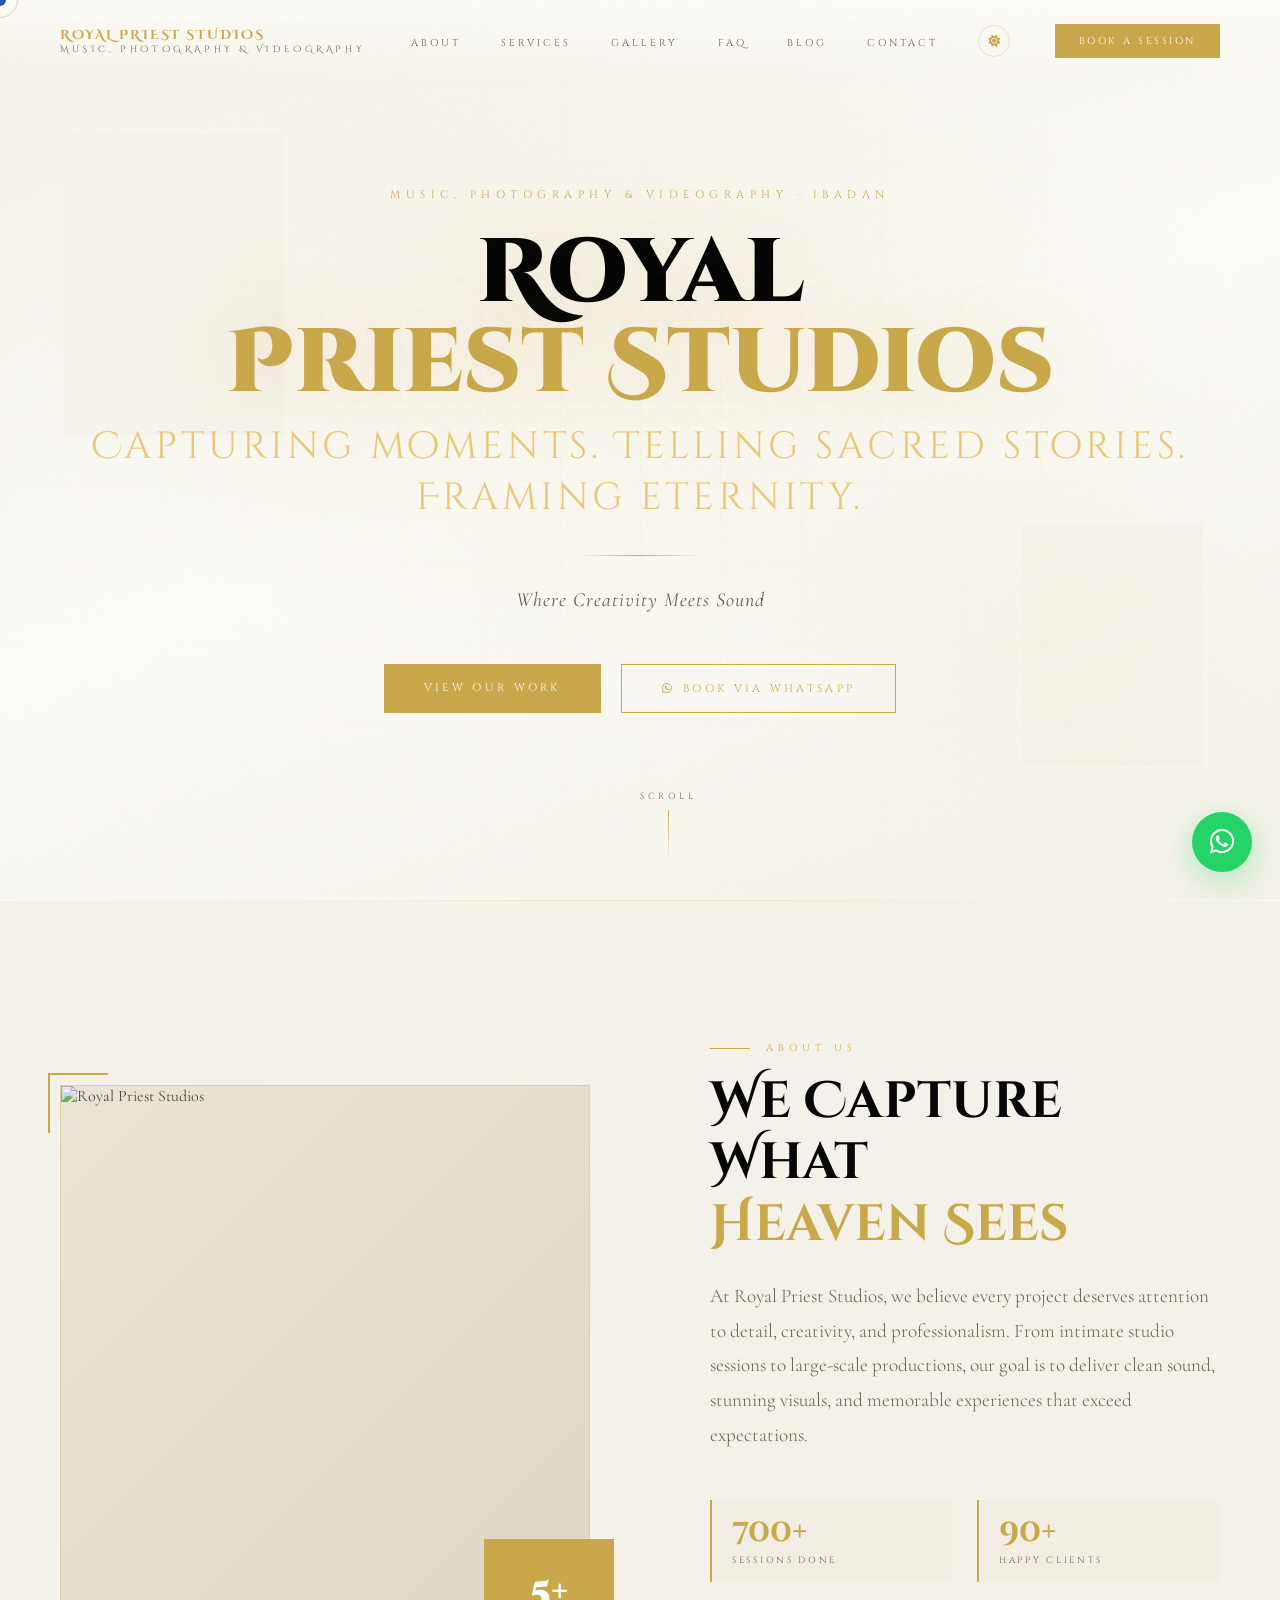
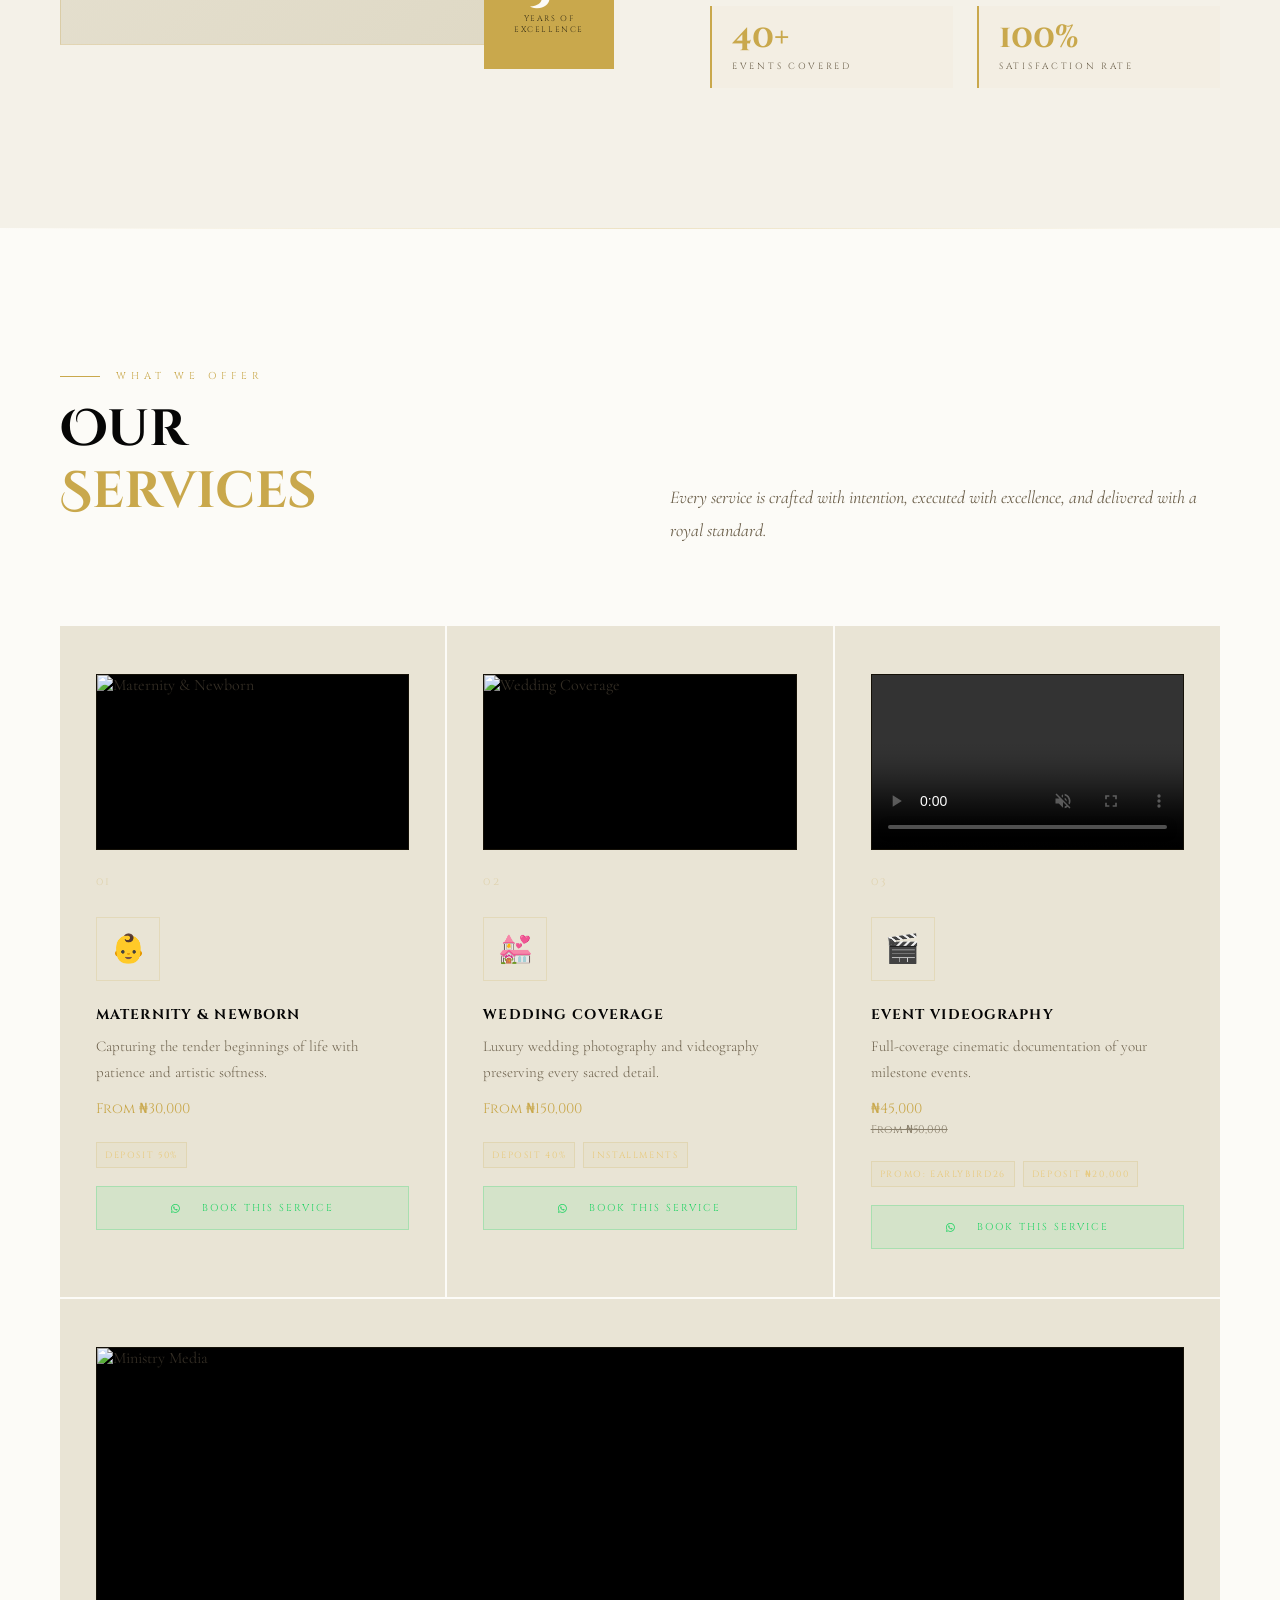
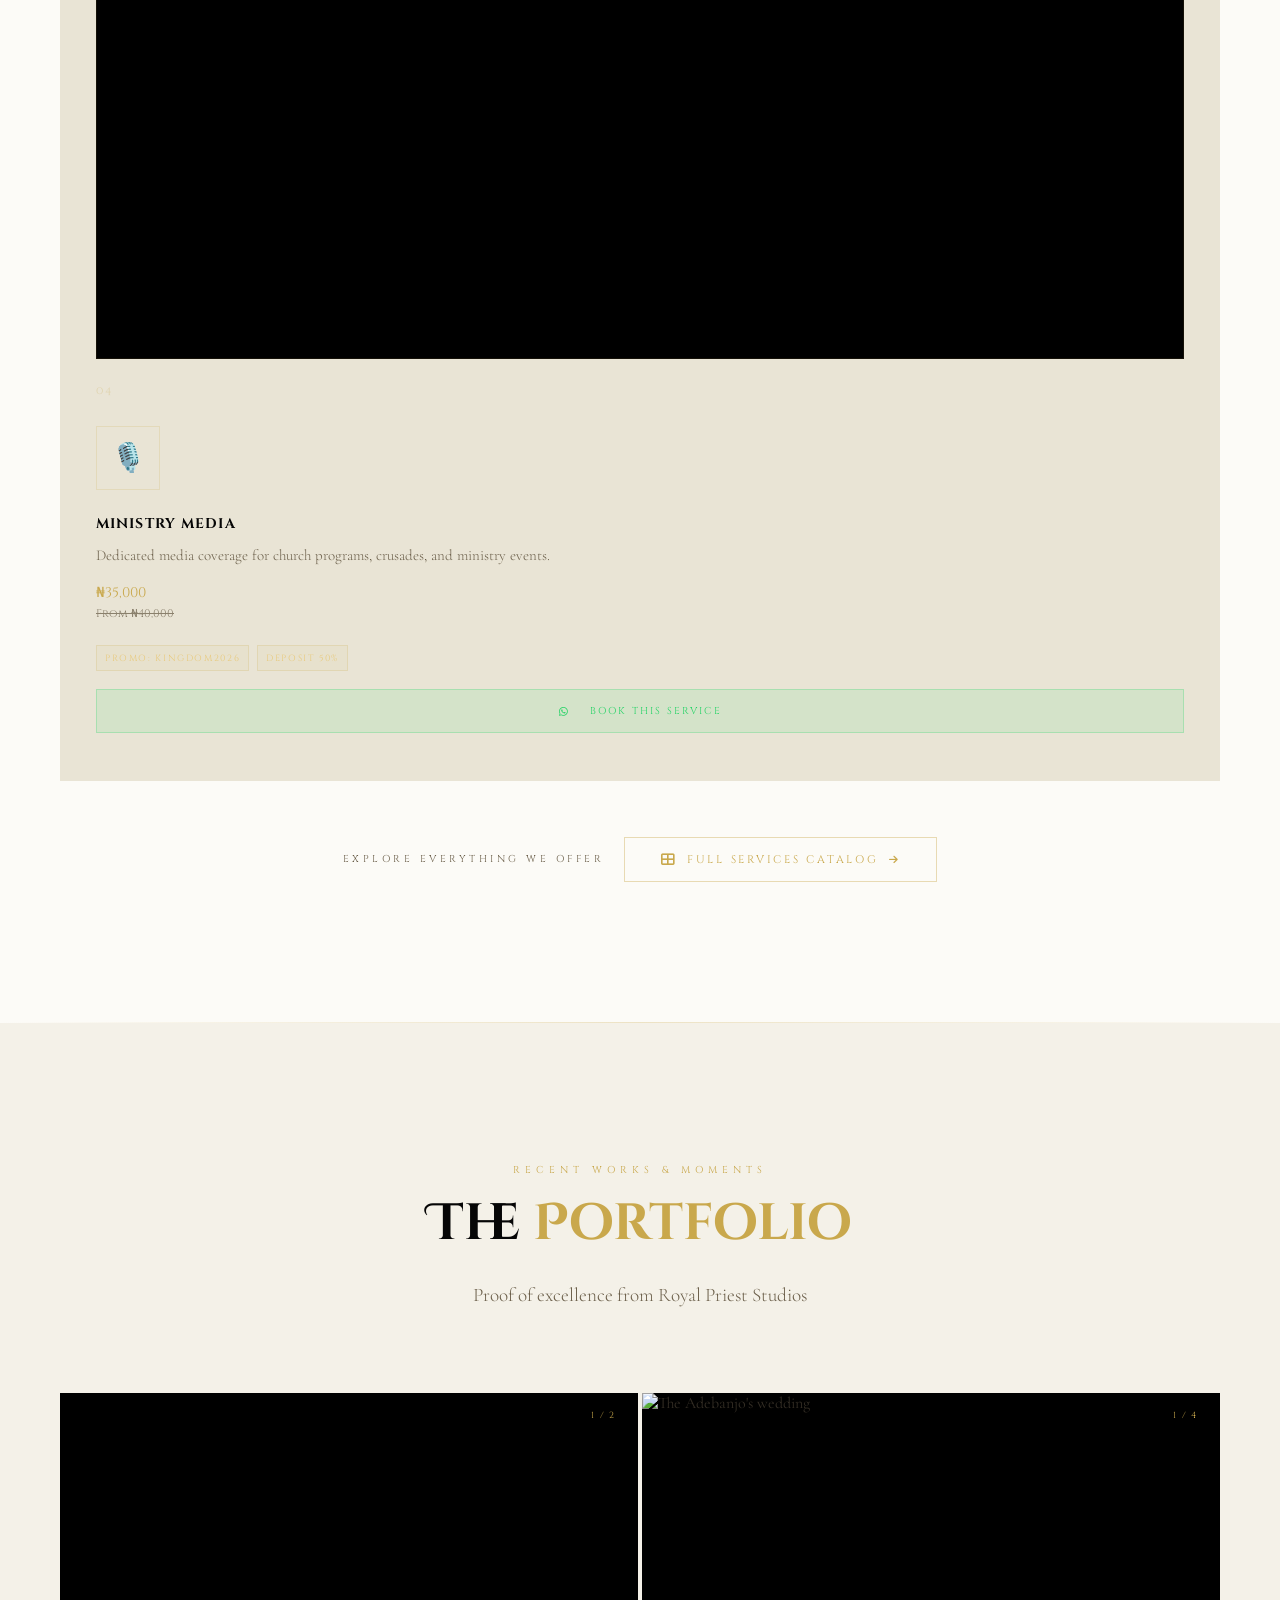
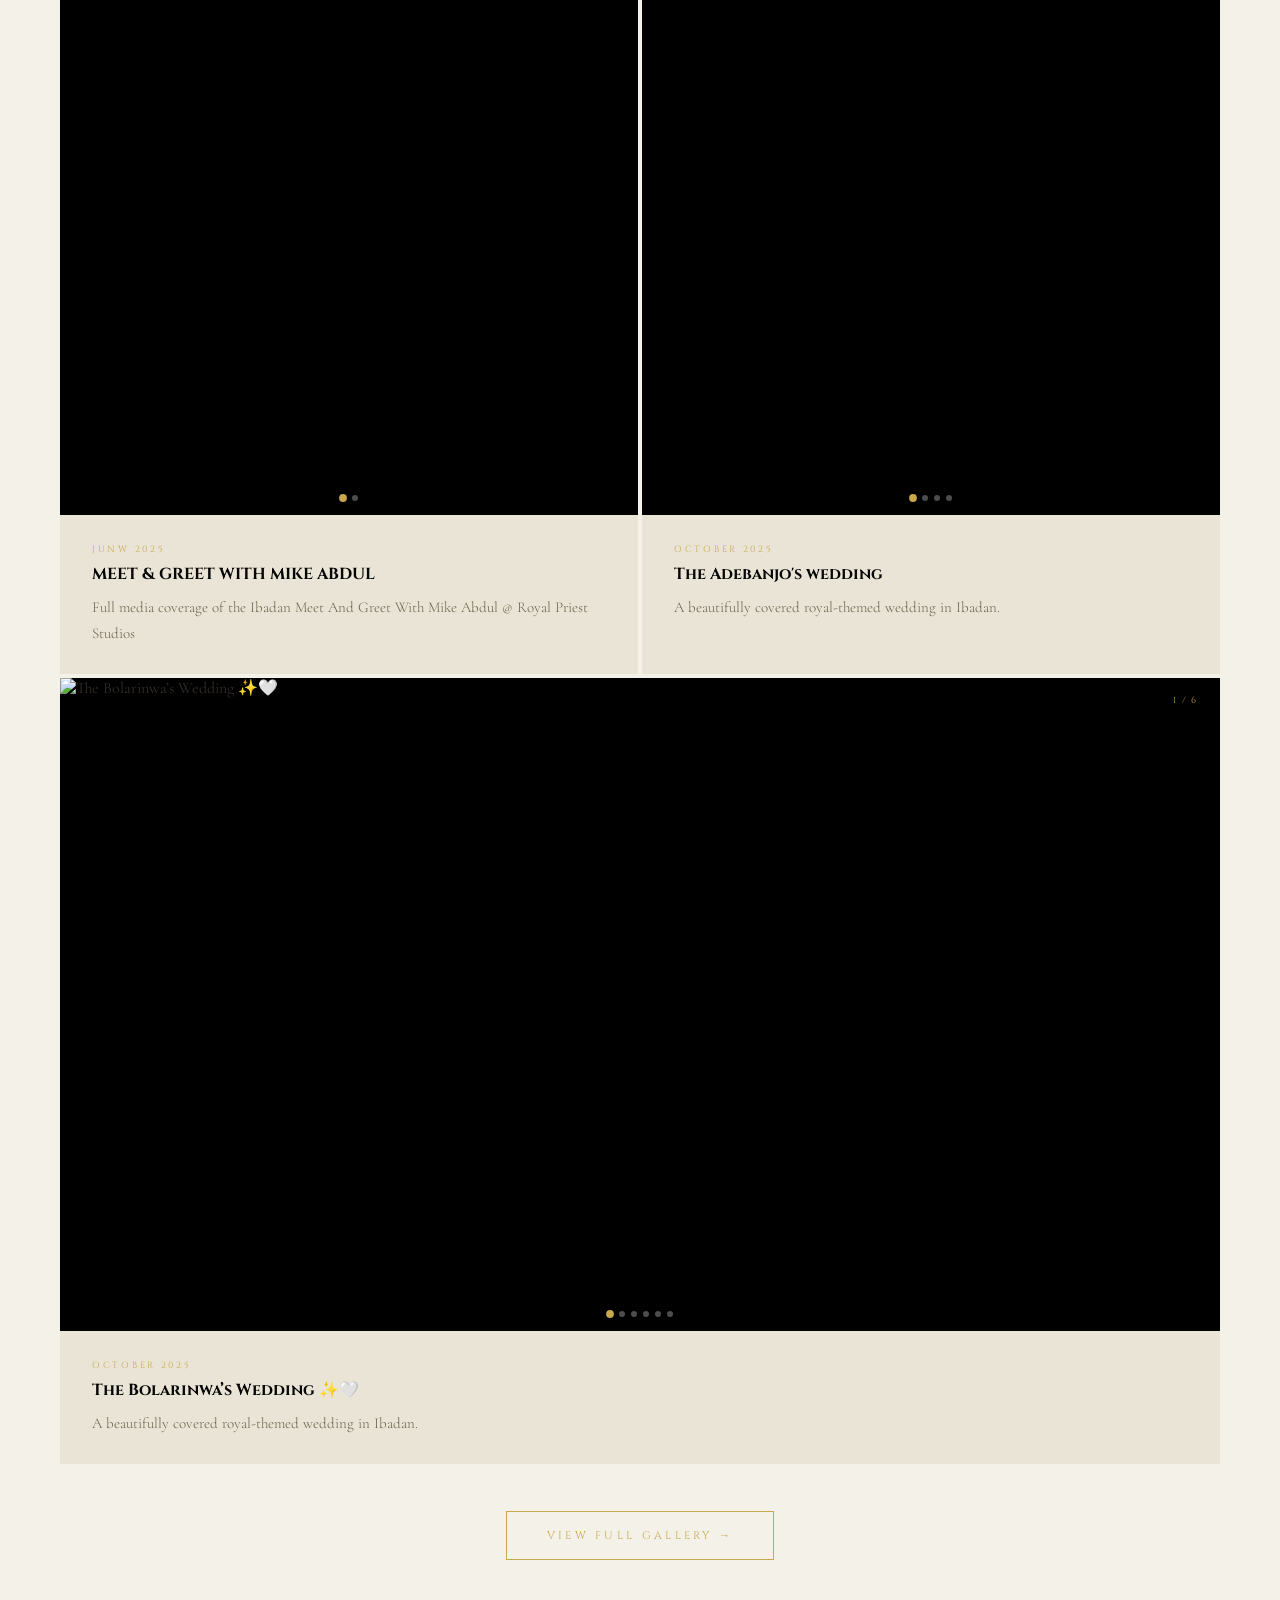
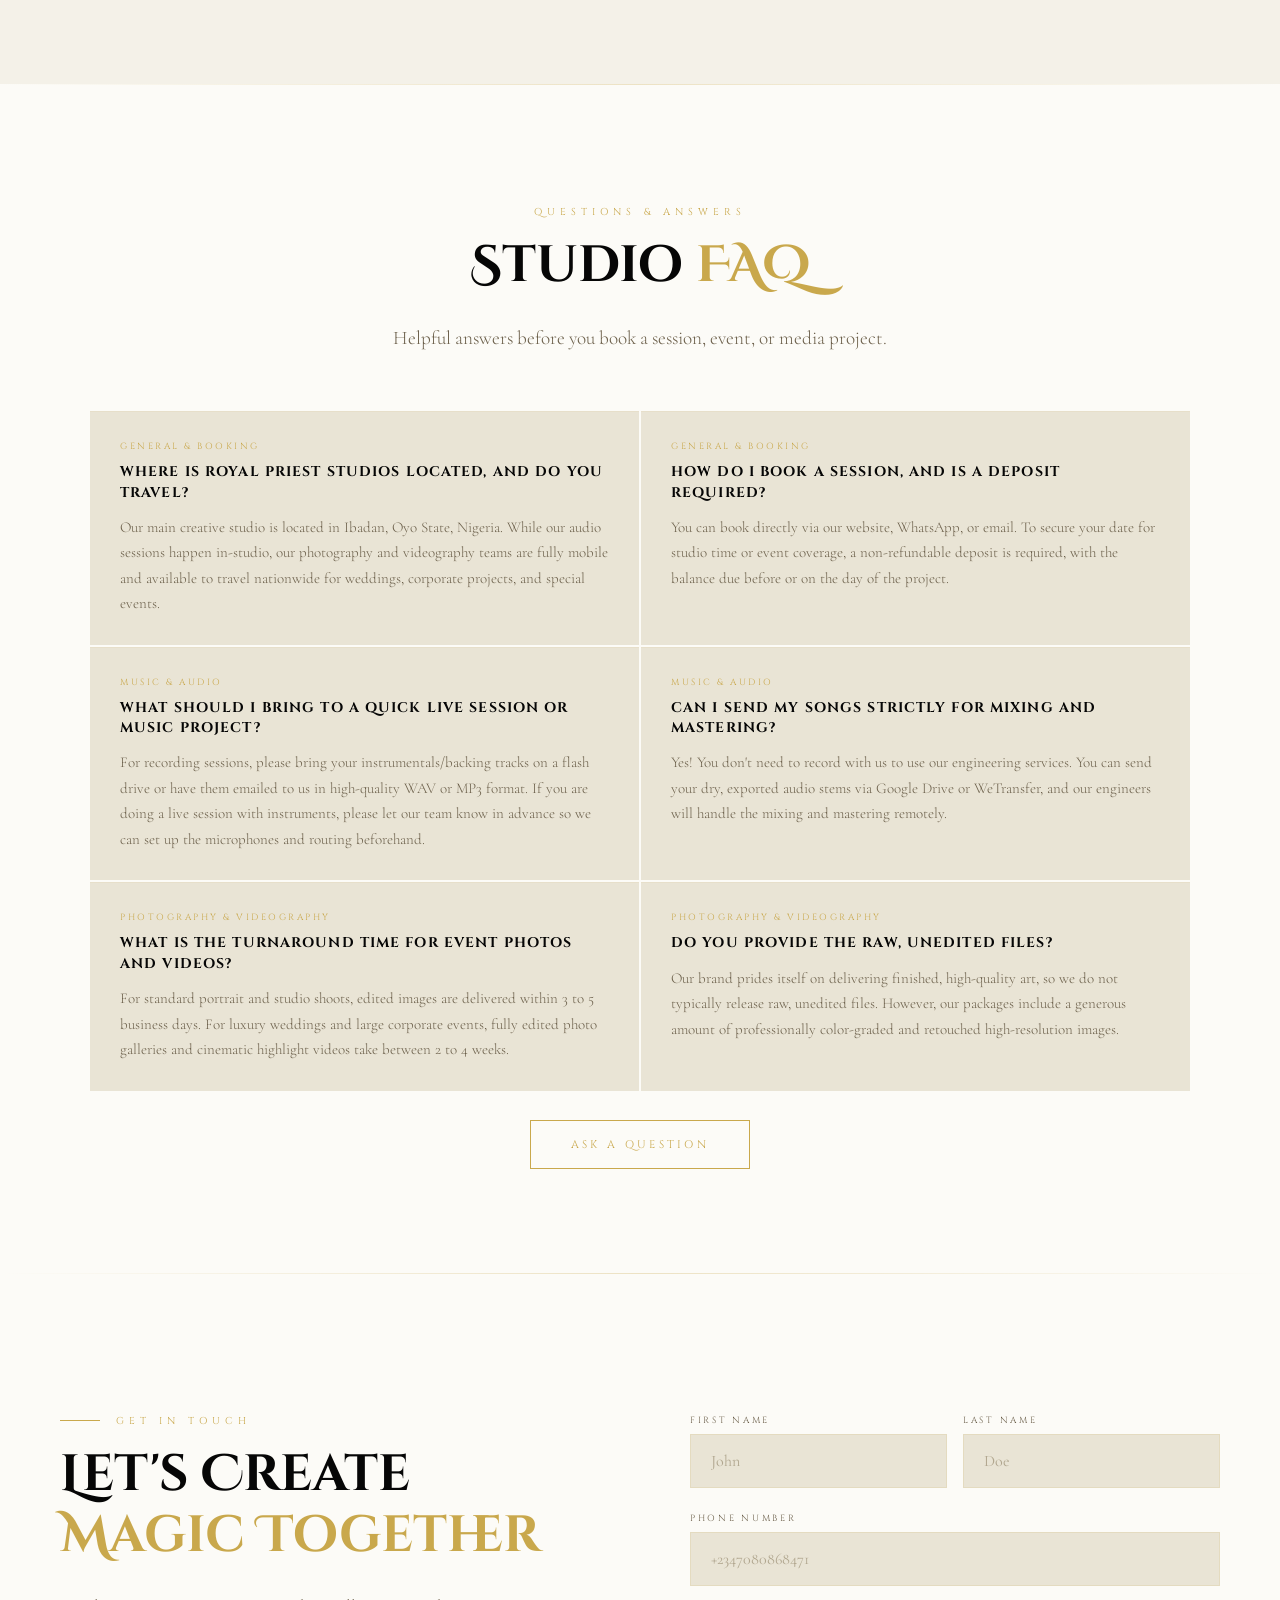
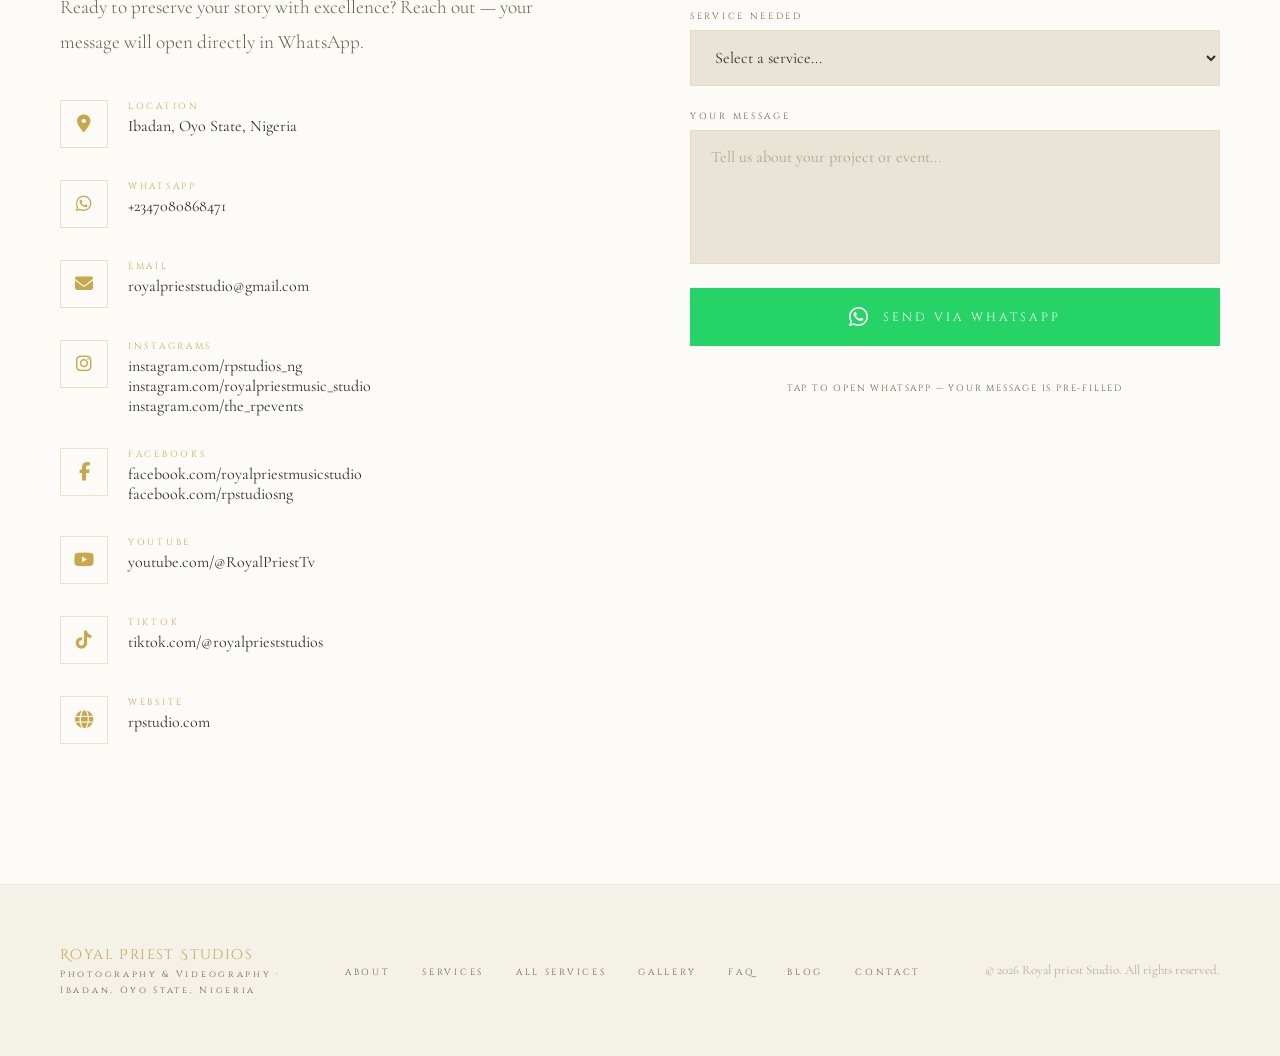
==== commit da8503cb: "Change image object-fit to 'contain' in about section" ====
--- a/index.html
+++ b/index.html
@@ -112,7 +112,7 @@
   .about-inner{max-width:1200px;margin:0 auto;display:grid;grid-template-columns:1fr 1fr;gap:100px;align-items:center;}
   .about-visual{position:relative;height:560px;}
   .about-frame-1{position:absolute;inset:0;border:1px solid rgba(201,168,76,.25);background:linear-gradient(135deg,var(--charcoal),var(--mid));display:flex;align-items:center;justify-content:center;overflow:hidden;}
-  .about-frame-1 img{width:100%;height:100%;object-fit:cover;display:block;opacity:.86;}
+  .about-frame-1 img{width:100%;height:100%;object-fit:contain;display:block;opacity:.86;}
   .about-frame-inner{width:80%;height:80%;border:1px solid rgba(201,168,76,.15);display:flex;align-items:center;justify-content:center;flex-direction:column;gap:16px;}
   .about-icon{font-size:64px;opacity:.3;}
   .about-placeholder-text{font-family:'Cinzel',serif;font-size:10px;letter-spacing:.4em;color:var(--muted);text-transform:uppercase;}
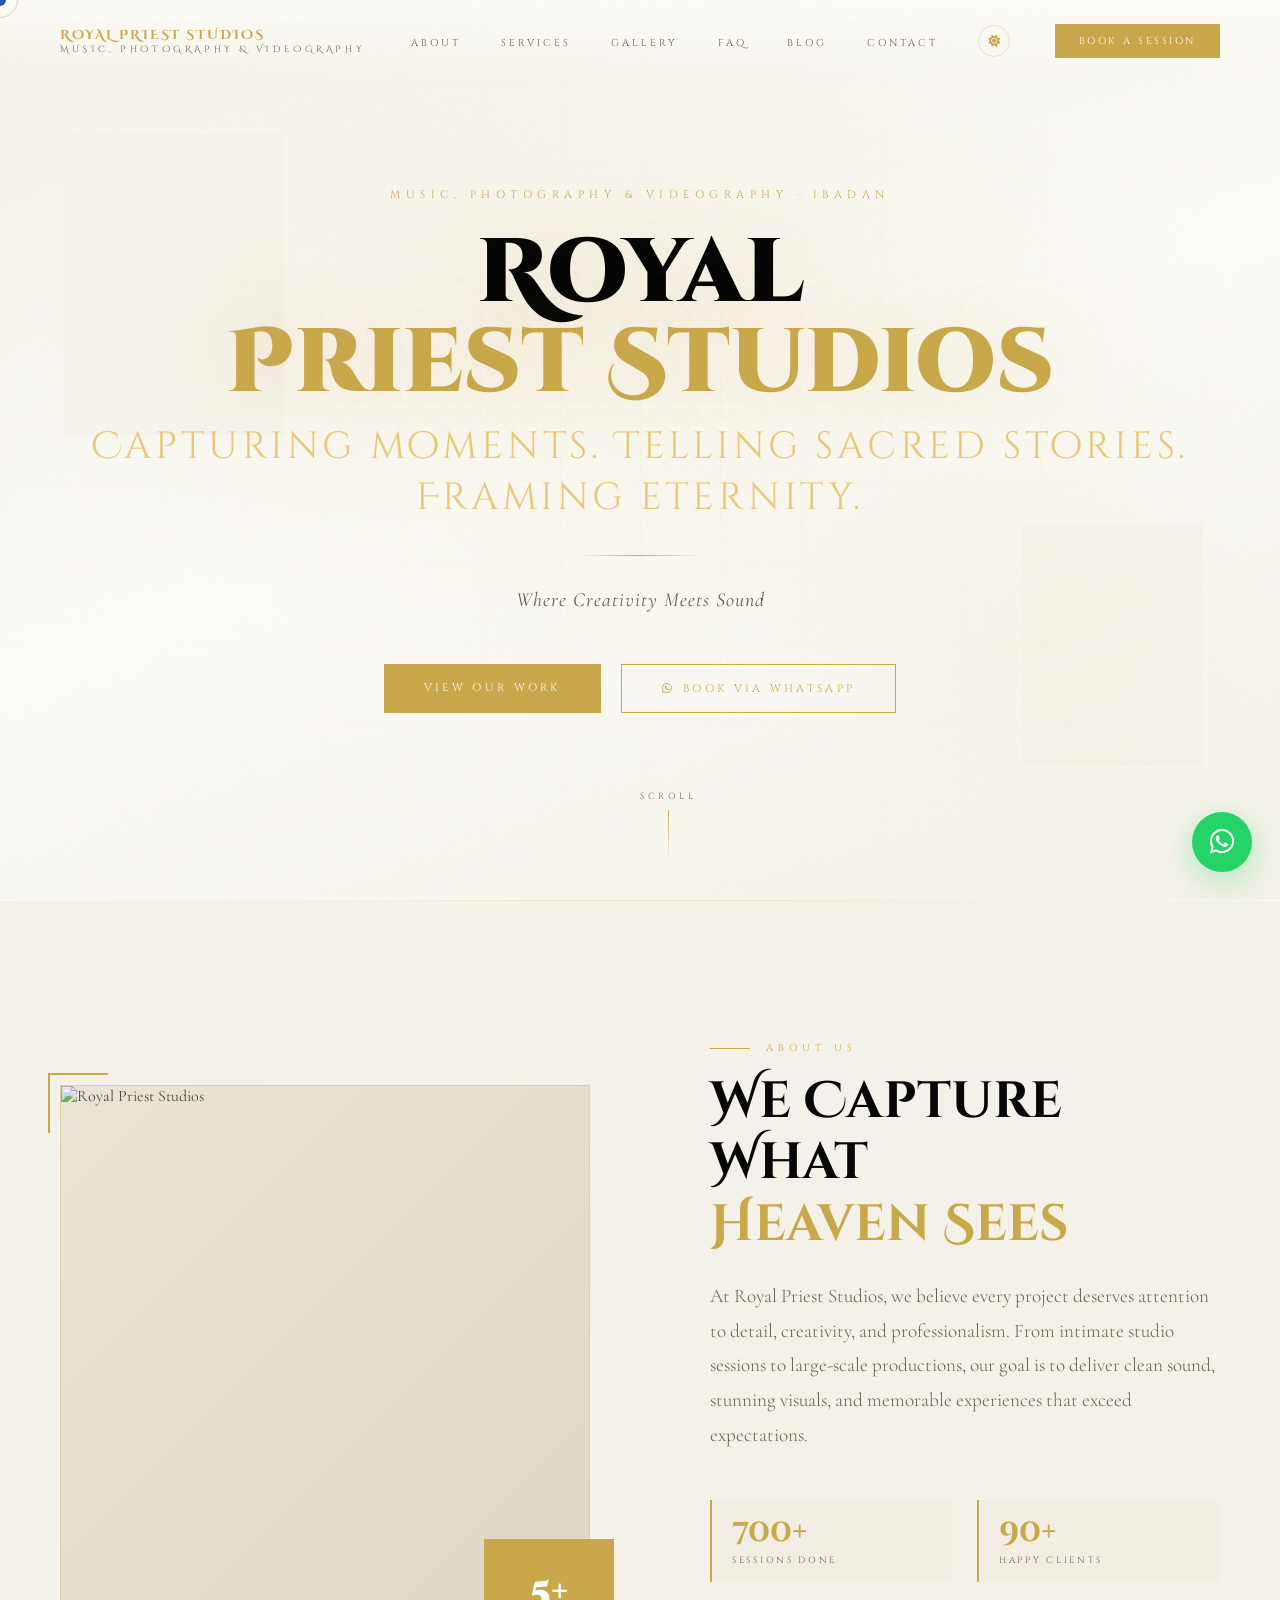
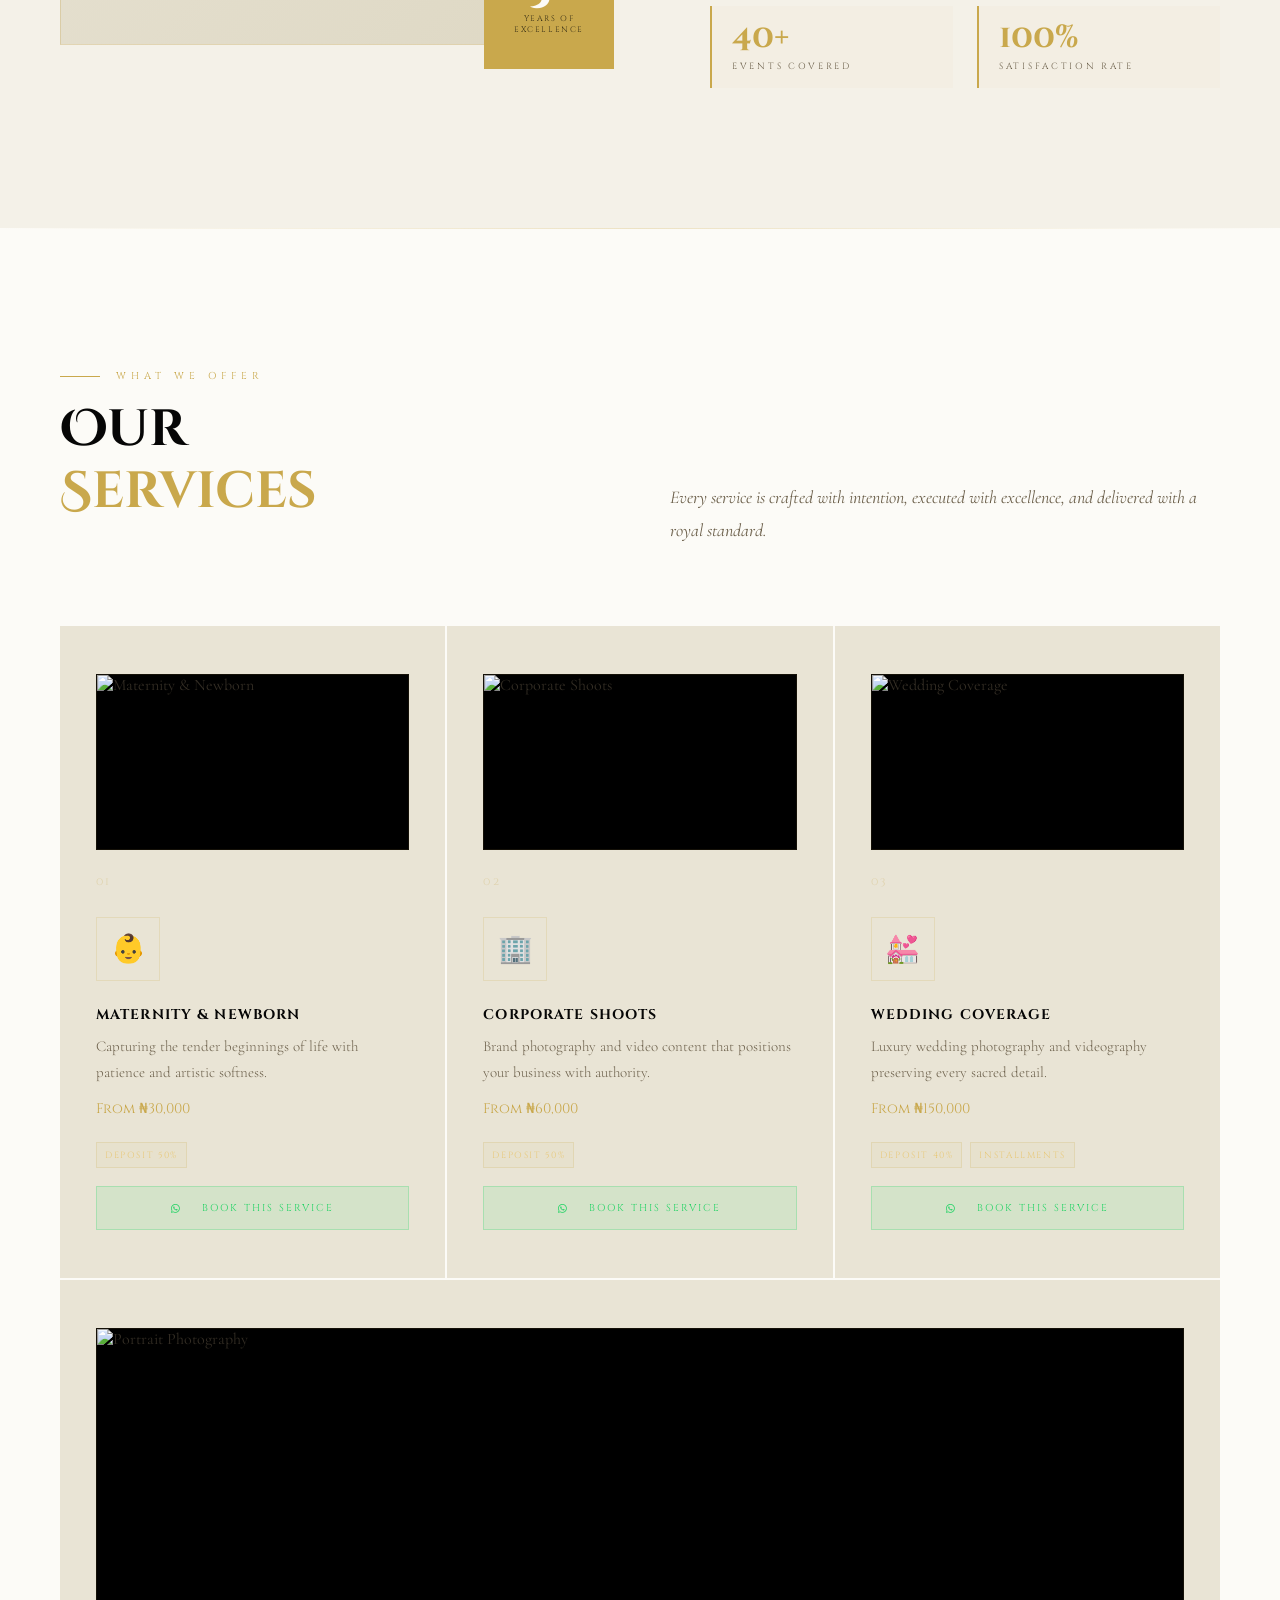
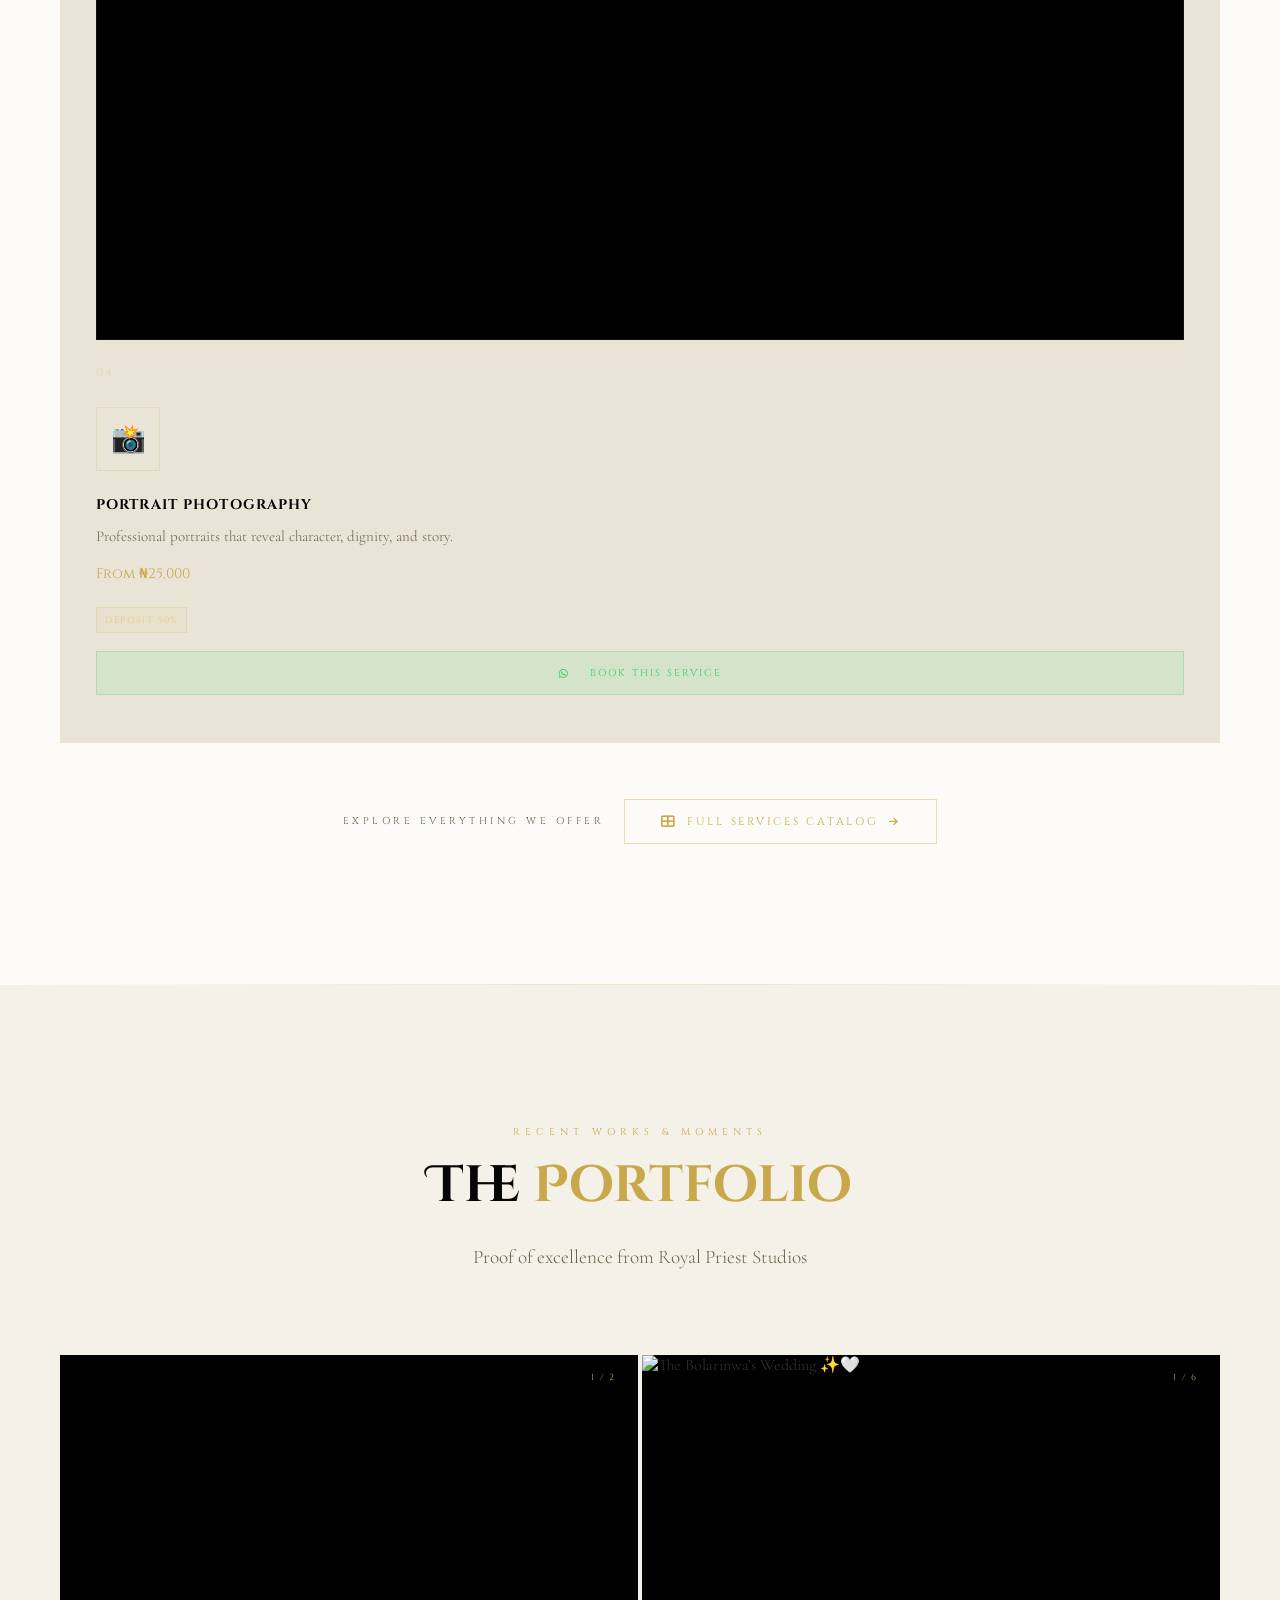
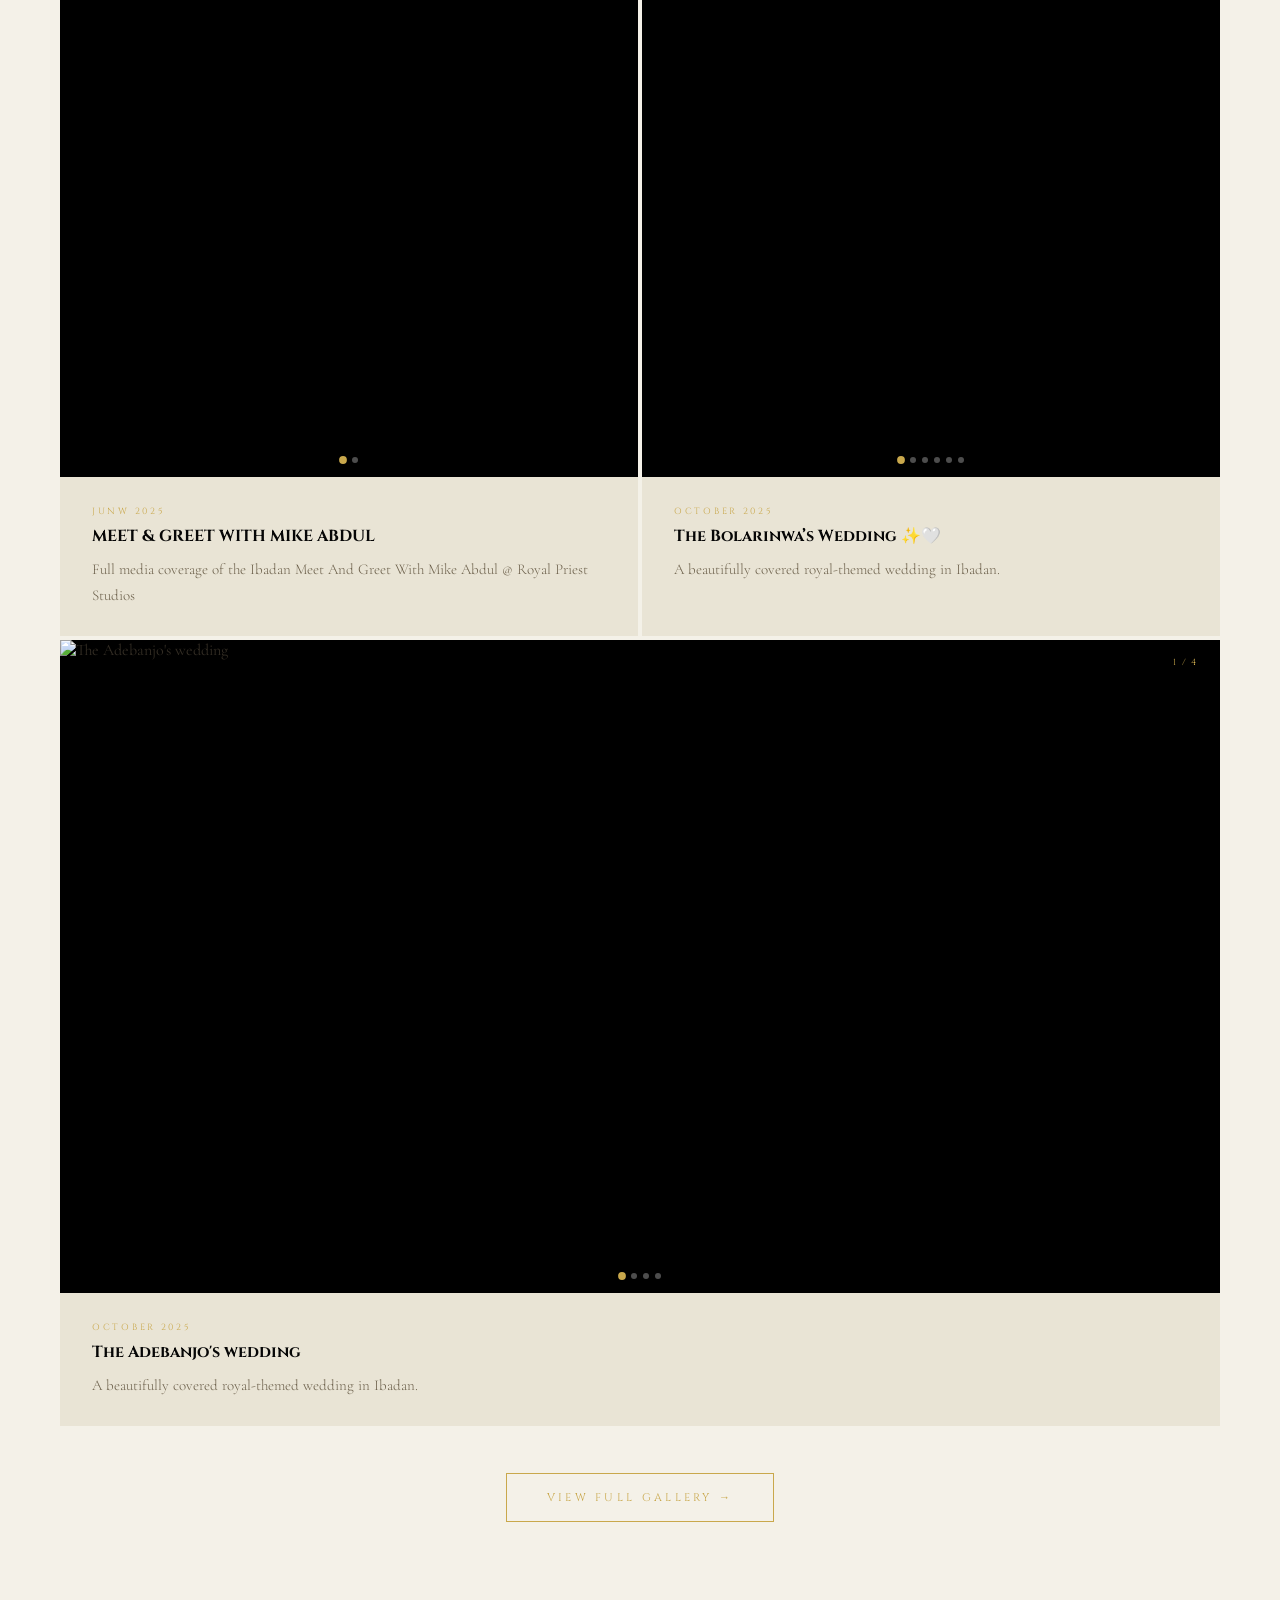
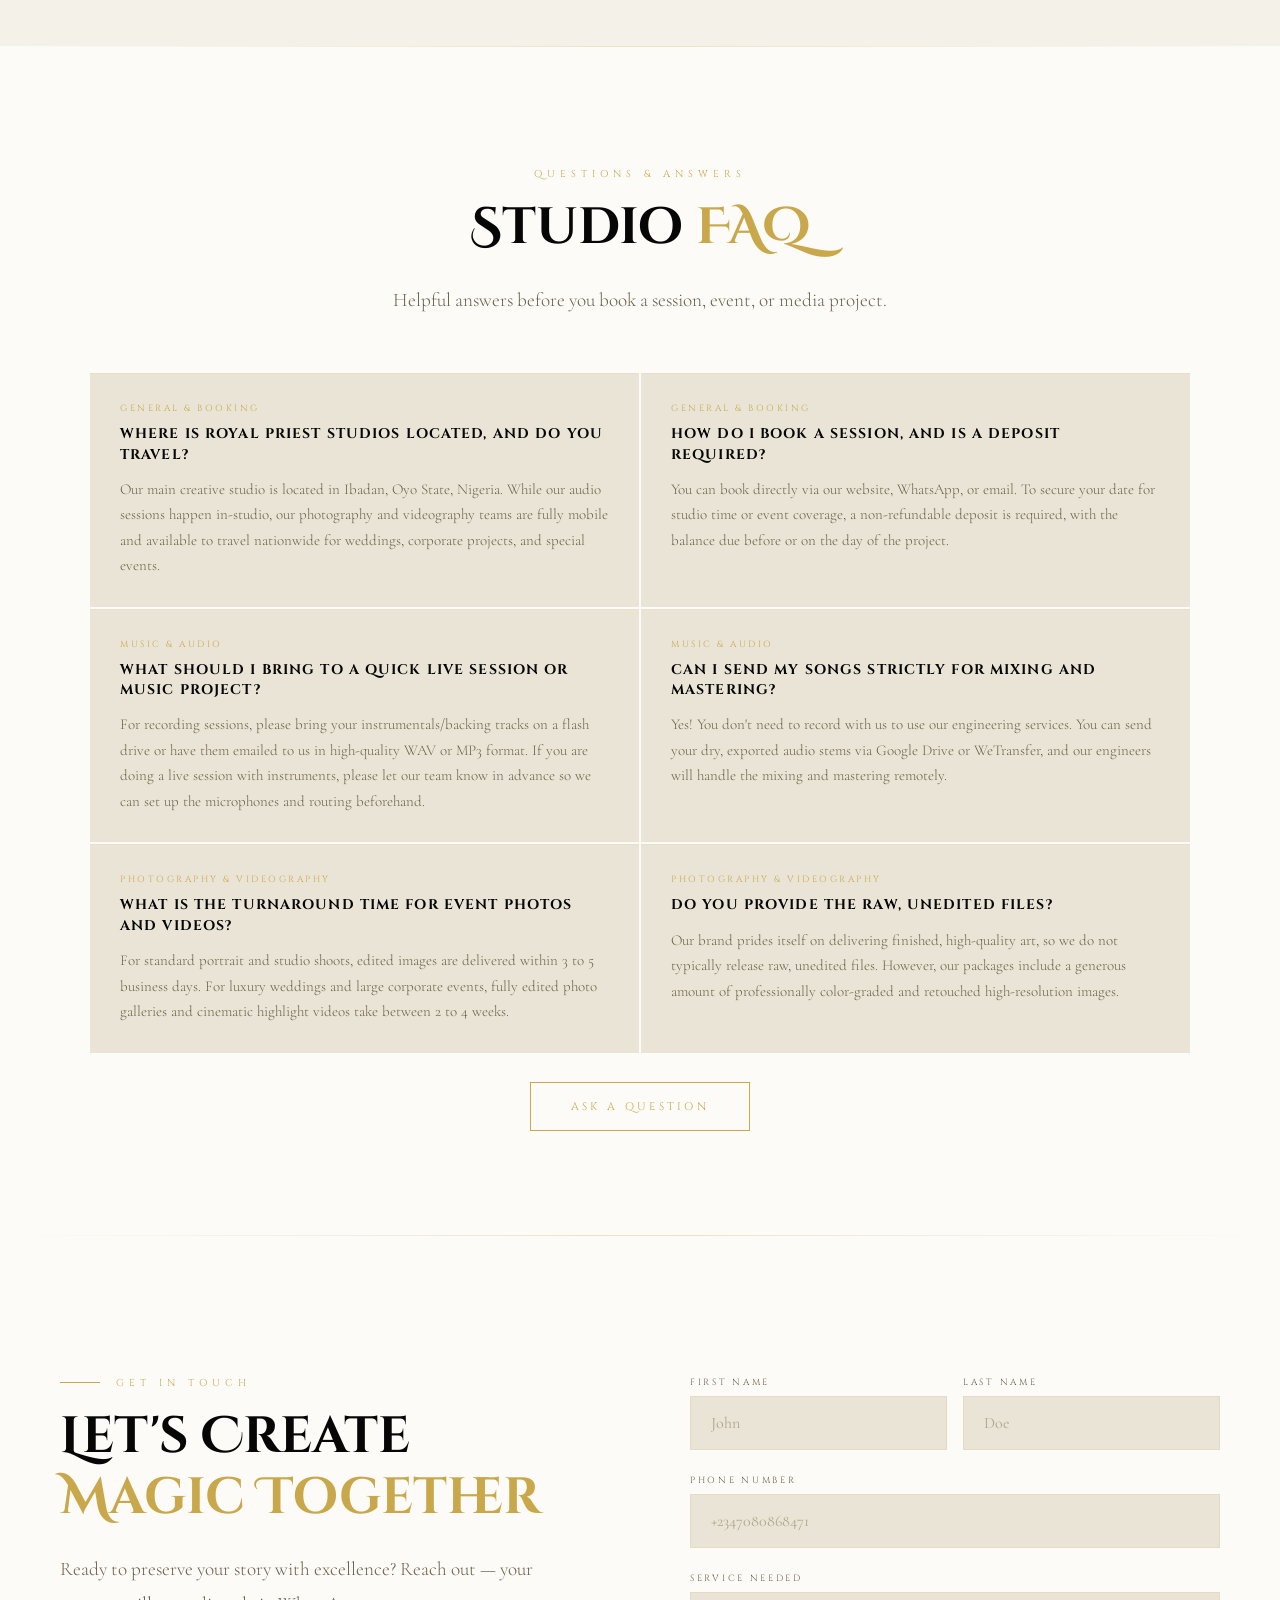
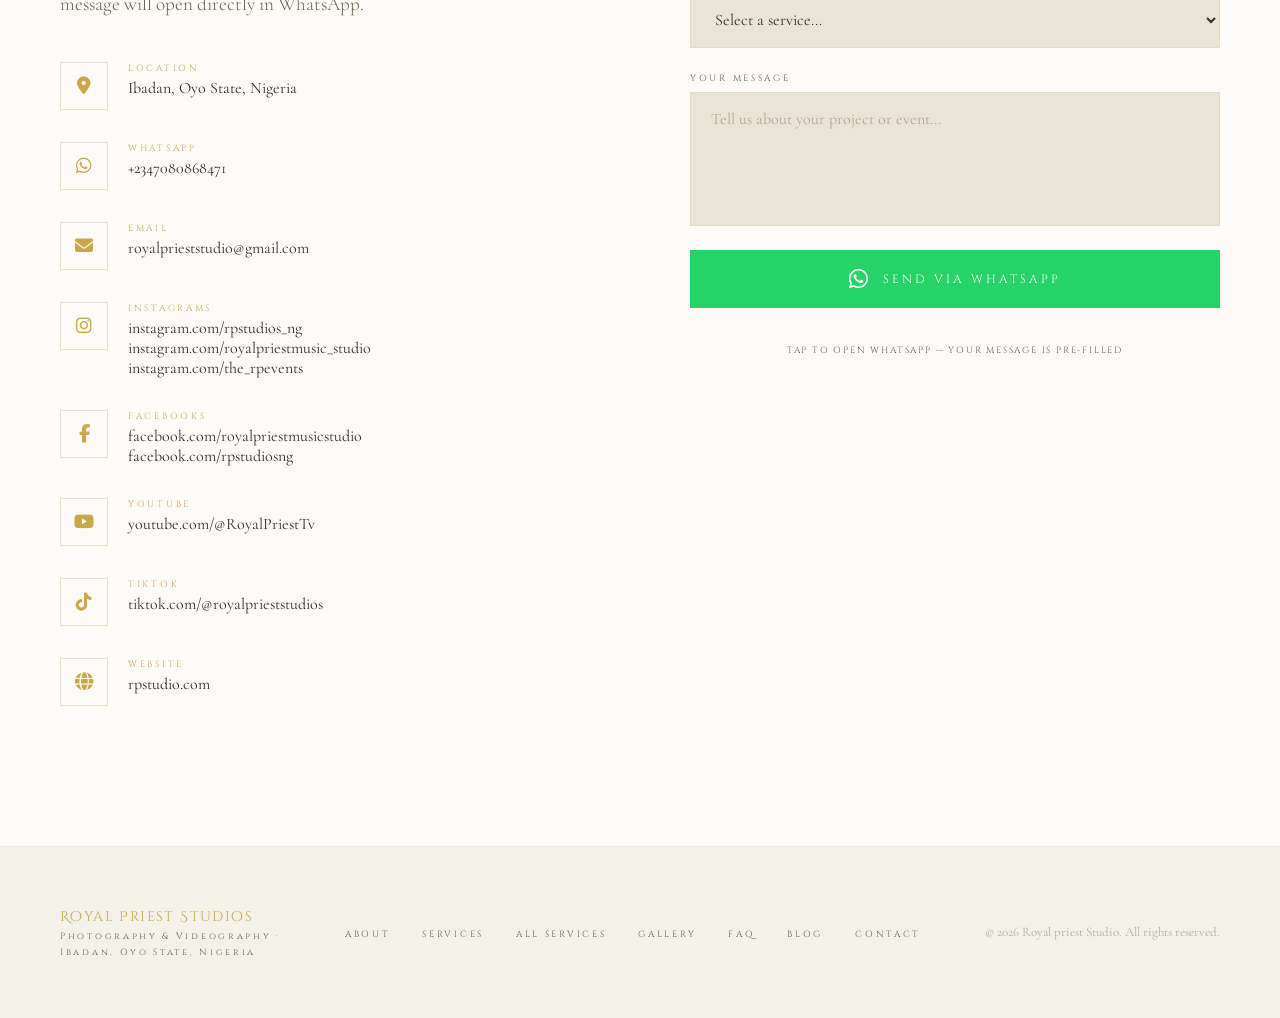
==== commit e9de6a9d: "Update index.html" ====
--- a/index.html
+++ b/index.html
@@ -112,7 +112,7 @@
   .about-inner{max-width:1200px;margin:0 auto;display:grid;grid-template-columns:1fr 1fr;gap:100px;align-items:center;}
   .about-visual{position:relative;height:560px;}
   .about-frame-1{position:absolute;inset:0;border:1px solid rgba(201,168,76,.25);background:linear-gradient(135deg,var(--charcoal),var(--mid));display:flex;align-items:center;justify-content:center;overflow:hidden;}
-  .about-frame-1 img{width:100%;height:100%;object-fit:contain;display:block;opacity:.86;}
+  .about-frame-1 img{width:100%;height:100%;object-fit:cover;display:block;opacity:.86;}
   .about-frame-inner{width:80%;height:80%;border:1px solid rgba(201,168,76,.15);display:flex;align-items:center;justify-content:center;flex-direction:column;gap:16px;}
   .about-icon{font-size:64px;opacity:.3;}
   .about-placeholder-text{font-family:'Cinzel',serif;font-size:10px;letter-spacing:.4em;color:var(--muted);text-transform:uppercase;}
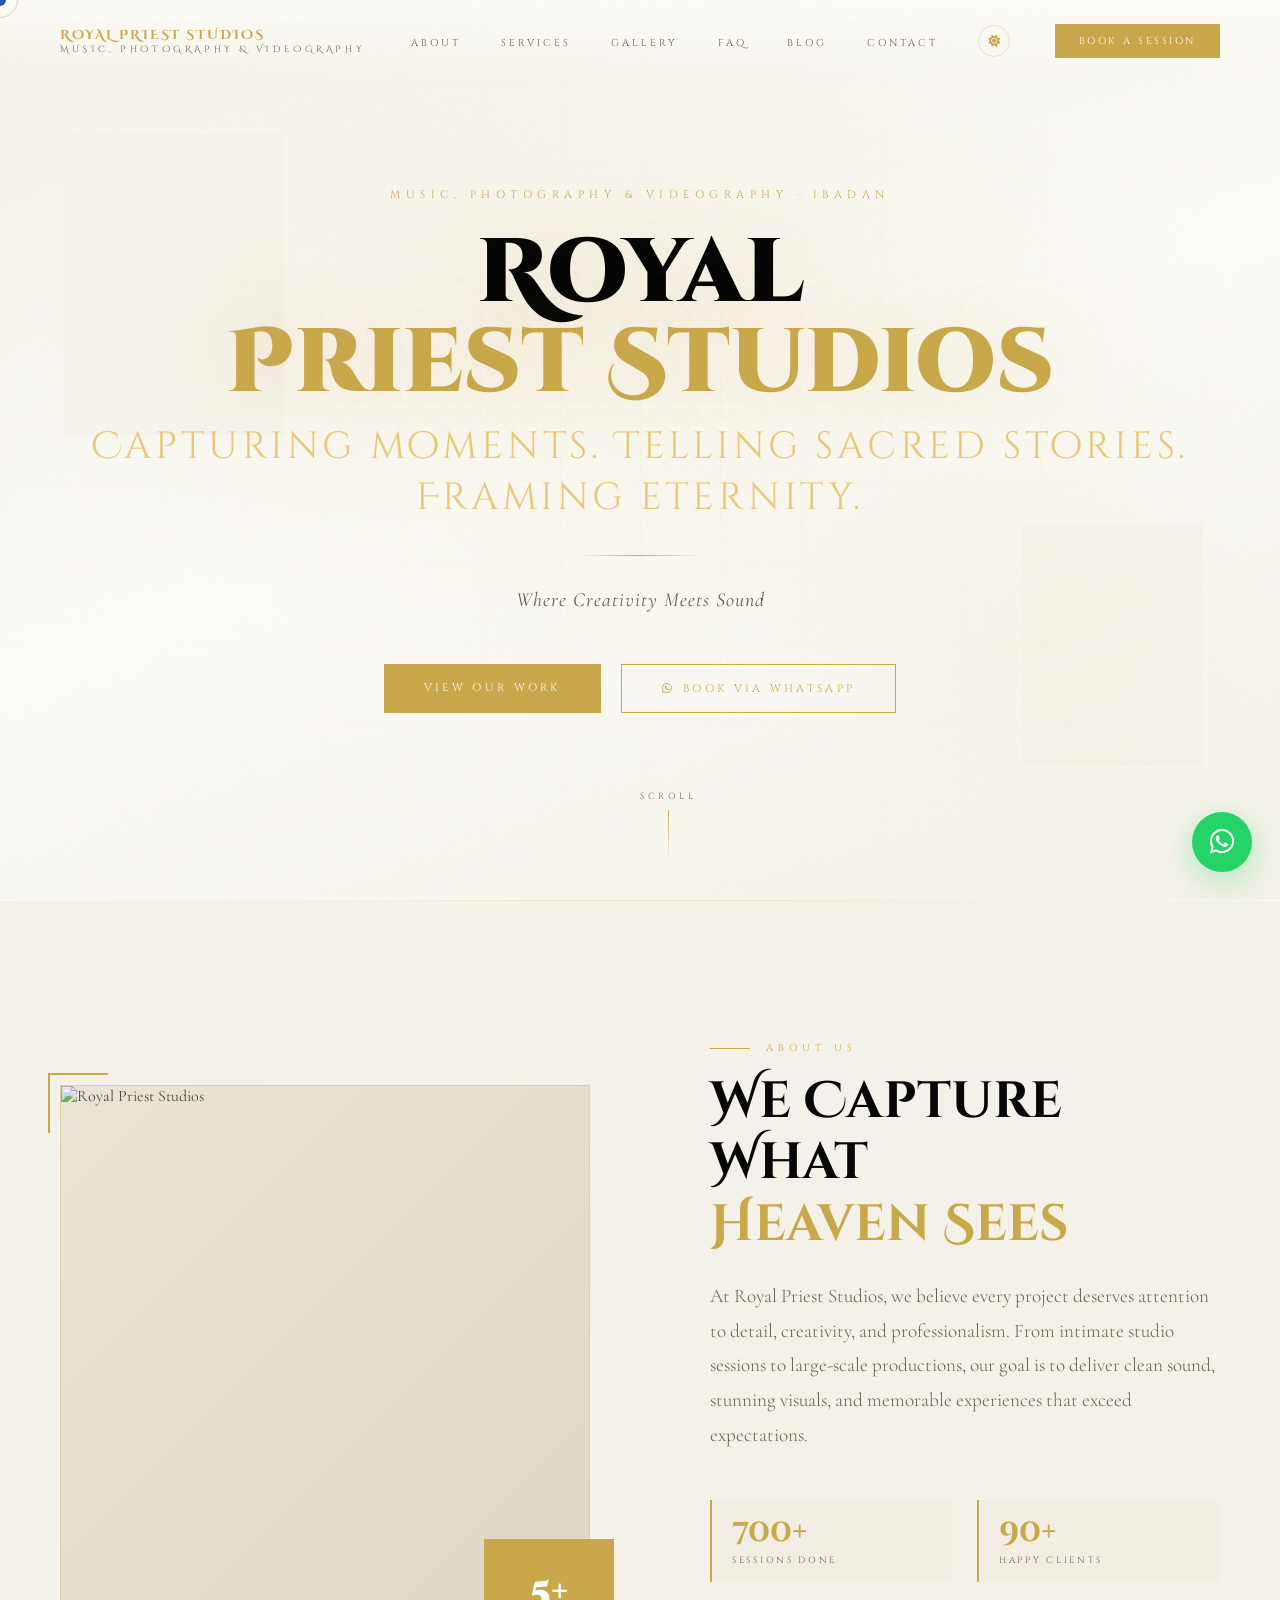
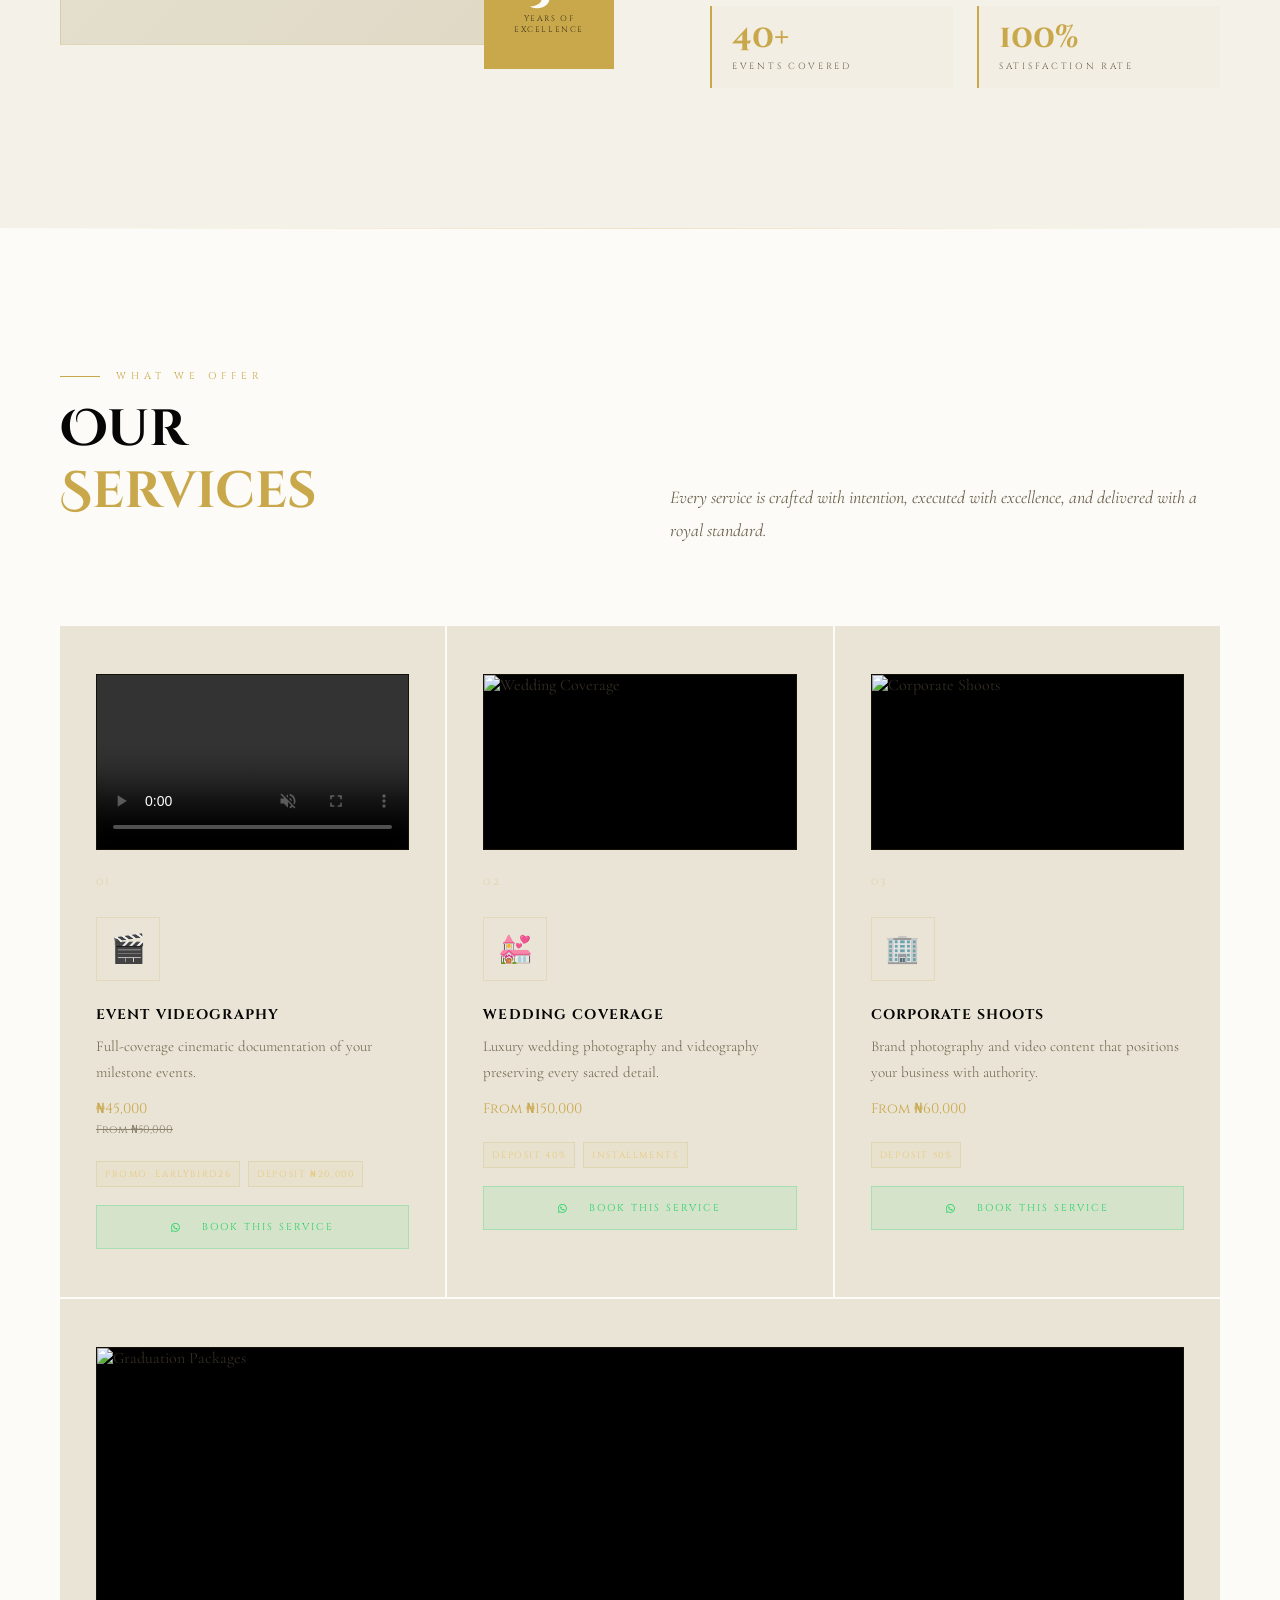
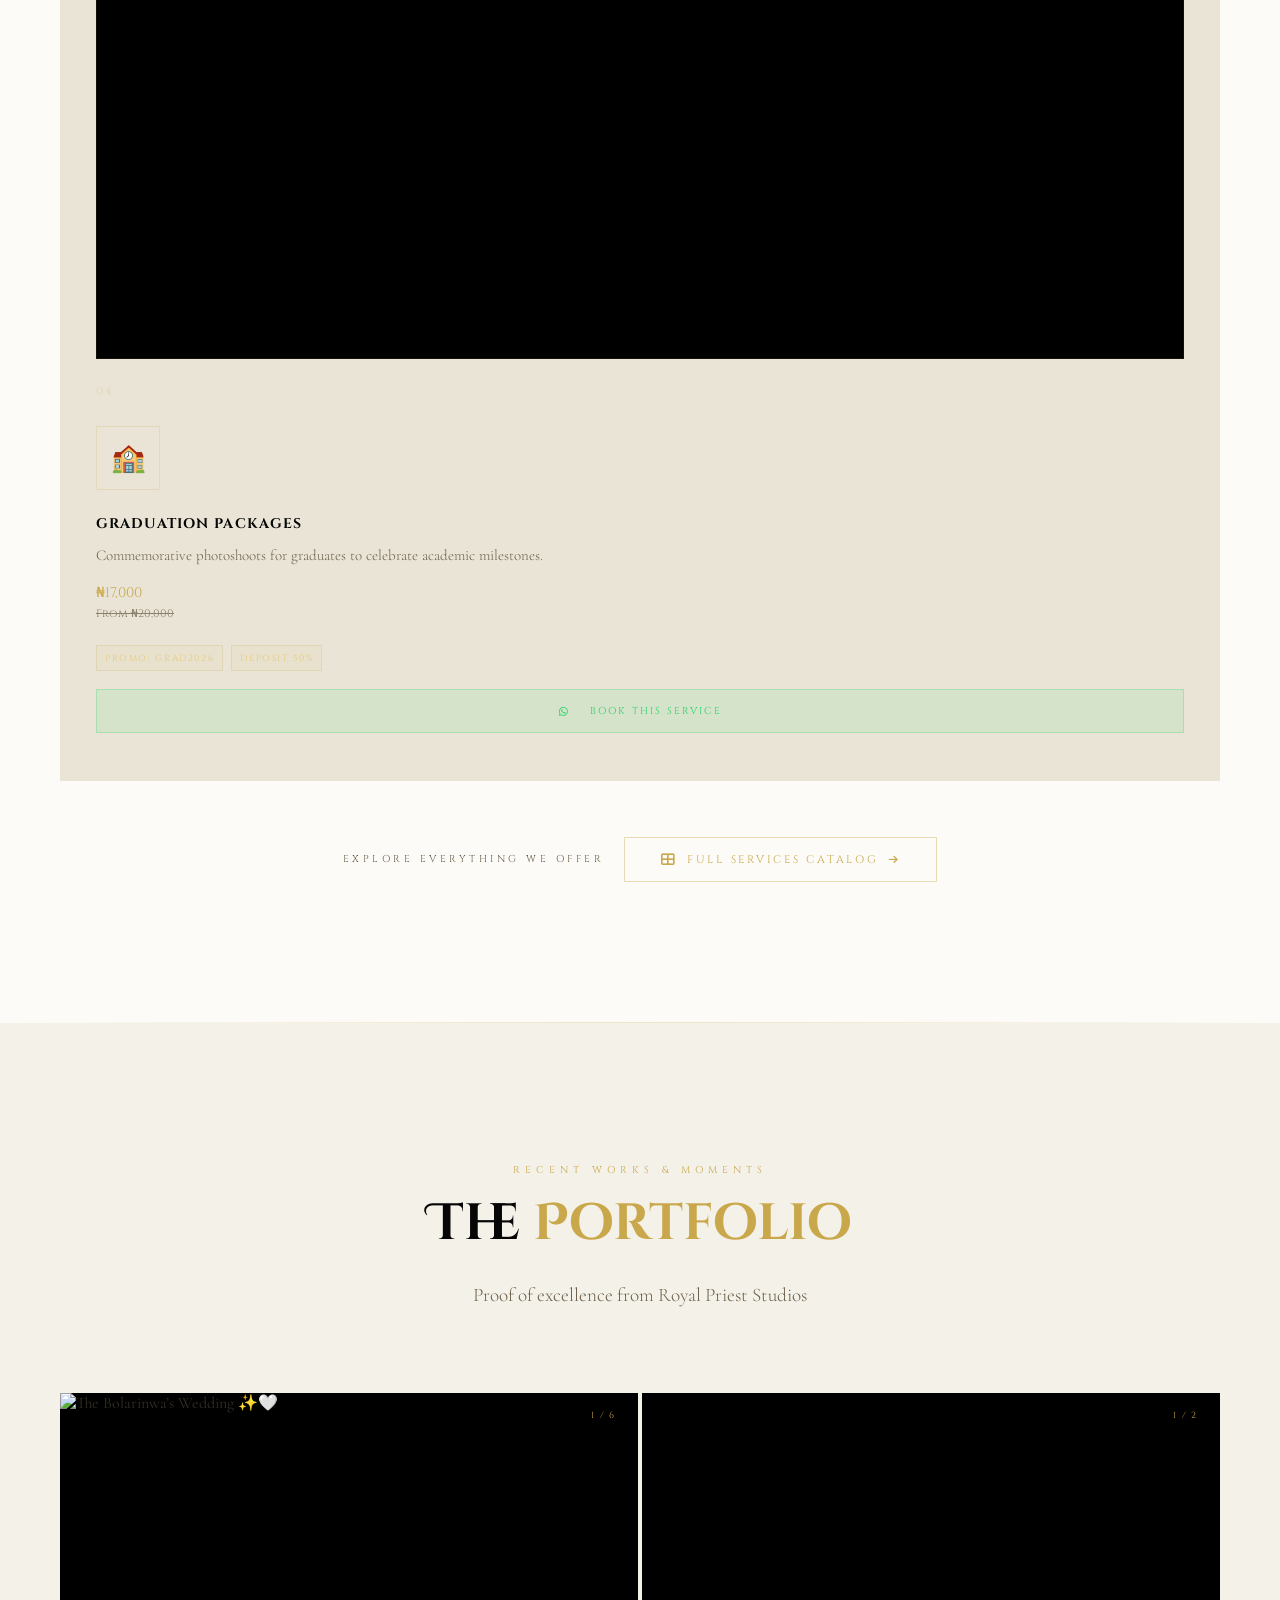
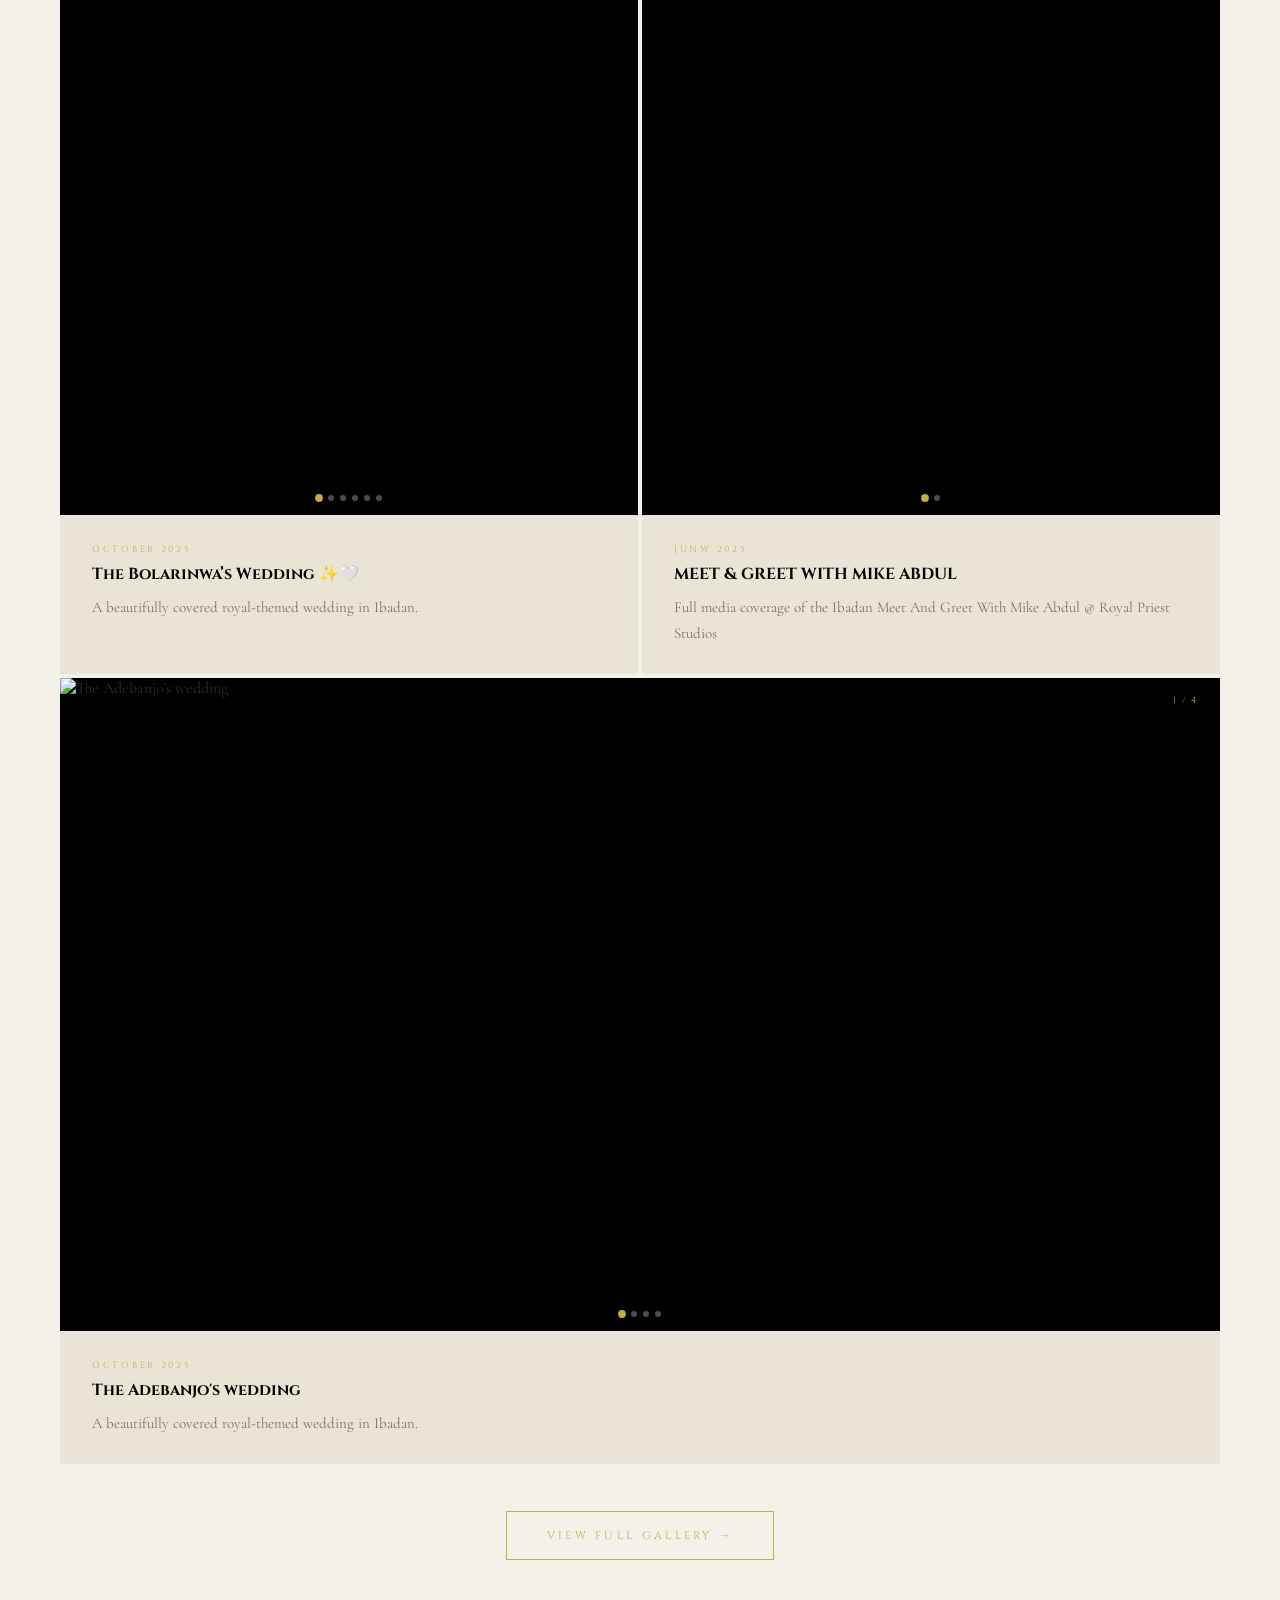
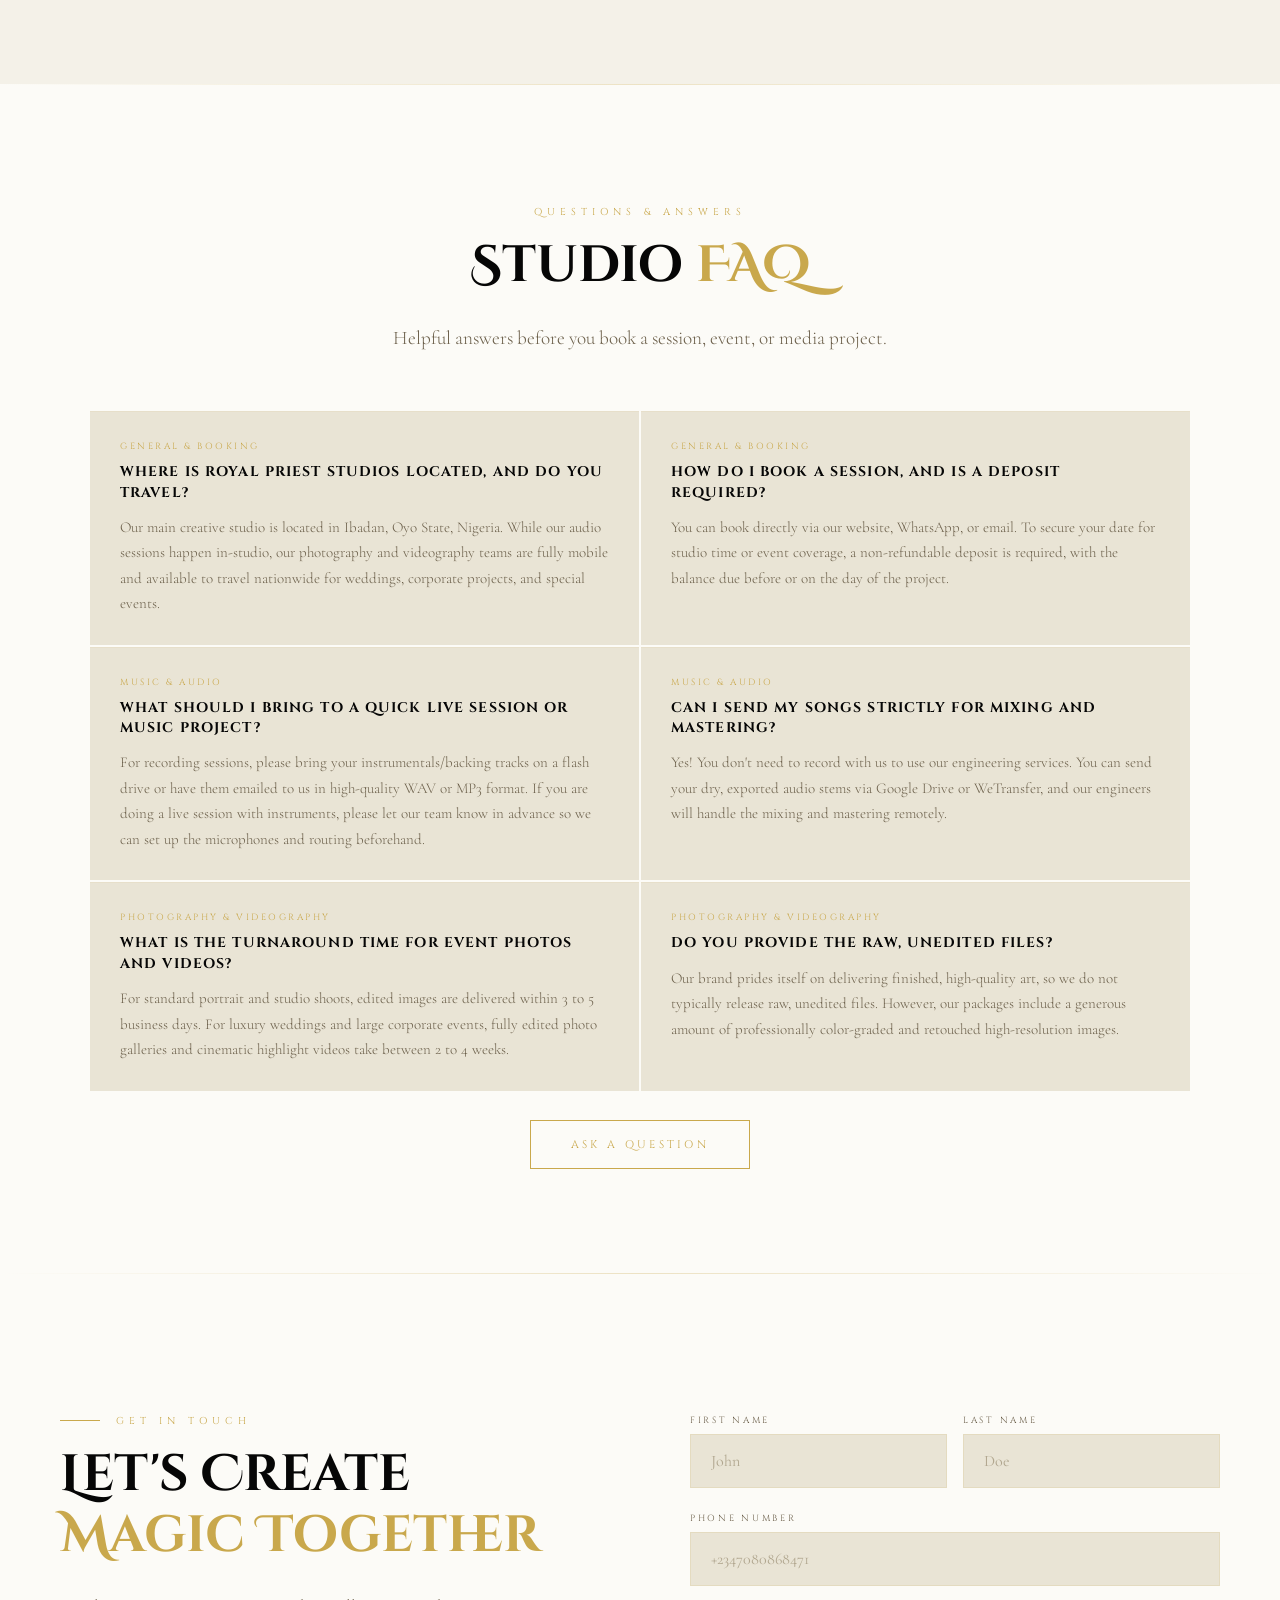
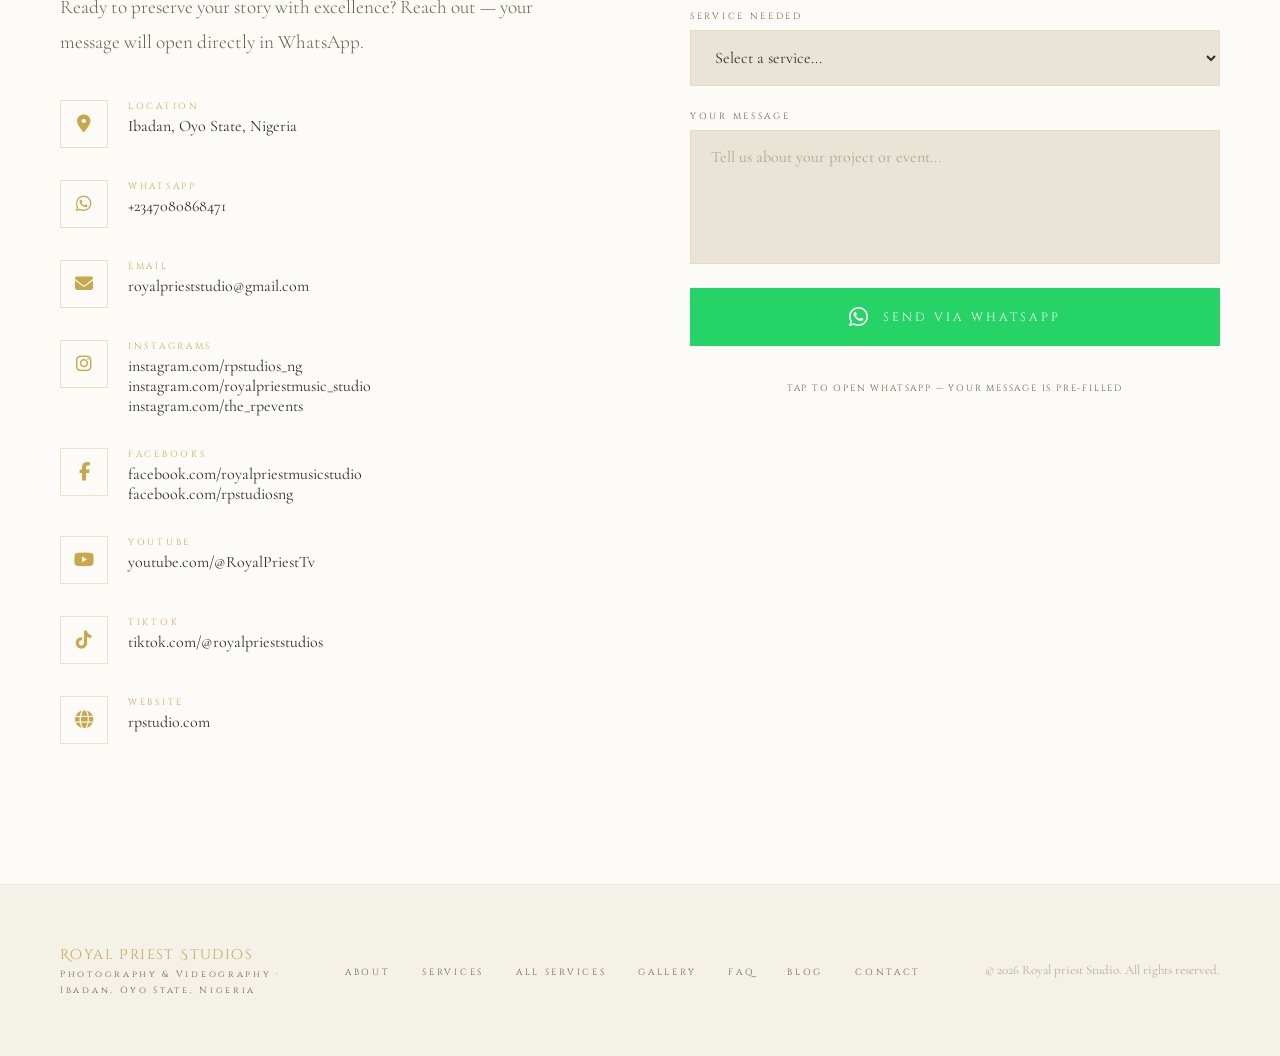
==== commit 3940d800: "Enhance index.html with SEO and Open Graph metadata Added SEO and Open Graph meta tags for better vi" ====
--- a/index.html
+++ b/index.html
@@ -4,6 +4,27 @@
 <meta charset="UTF-8"/>
 <meta name="viewport" content="width=device-width, initial-scale=1.0"/>
 <title>Royal Priest Studios | Music, Photography & Videography in Ibadan</title>
+<!-- SEO -->
+<meta name="description" content="Royal Priest Studios captures sacred stories, weddings, events and creative portfolios with cinematic photography and videography in Ibadan, Nigeria."/>
+
+<!-- Open Graph -->
+<meta property="og:type"        content="website"/>
+<meta property="og:site_name"   content="Royal Priest Studios"/>
+<meta property="og:url"         content="https://rpstudio.ng/"/>
+<meta property="og:title"       content="Royal Priest Studios | Music, Photography & Videography in Ibadan"/>
+<meta property="og:description"  content="Royal Priest Studios captures sacred stories, weddings, events and creative portfolios with cinematic photography and videography in Ibadan, Nigeria."/>
+<meta property="og:image"       content="https://rpstudio.ng/rp%20pics/rpog.jpeg"/>
+<meta property="og:image:width"  content="1200"/>
+<meta property="og:image:height" content="630"/>
+<meta property="og:locale"      content="en_NG"/>
+
+<!-- Twitter / X -->
+<meta name="twitter:card"        content="summary_large_image"/>
+<meta name="twitter:title"       content="Royal Priest Studios | Music, Photography & Videography in Ibadan"/>
+<meta name="twitter:description"  content="Royal Priest Studios captures sacred stories, weddings, events and creative portfolios with cinematic photography and videography in Ibadan, Nigeria."/>
+<meta name="twitter:image"       content="https://rpstudio.ng/rp%20pics/rpog.jpeg"/>
+<meta name="twitter:site"        content="@rpstudios_ng"/>
+
 <link rel="icon" type="image/jpeg" href="https://rpstudio.ng/rp%20pics/logo.jpg.jpeg"/>
 <link href="https://fonts.googleapis.com/css2?family=Cinzel+Decorative:wght@400;700;900&family=Cinzel:wght@400;600;700&family=Cormorant+Garamond:ital,wght@0,300;0,400;0,600;1,300;1,400&display=swap" rel="stylesheet"/>
 <link rel="stylesheet" href="https://cdnjs.cloudflare.com/ajax/libs/font-awesome/6.6.0/css/all.min.css"/>
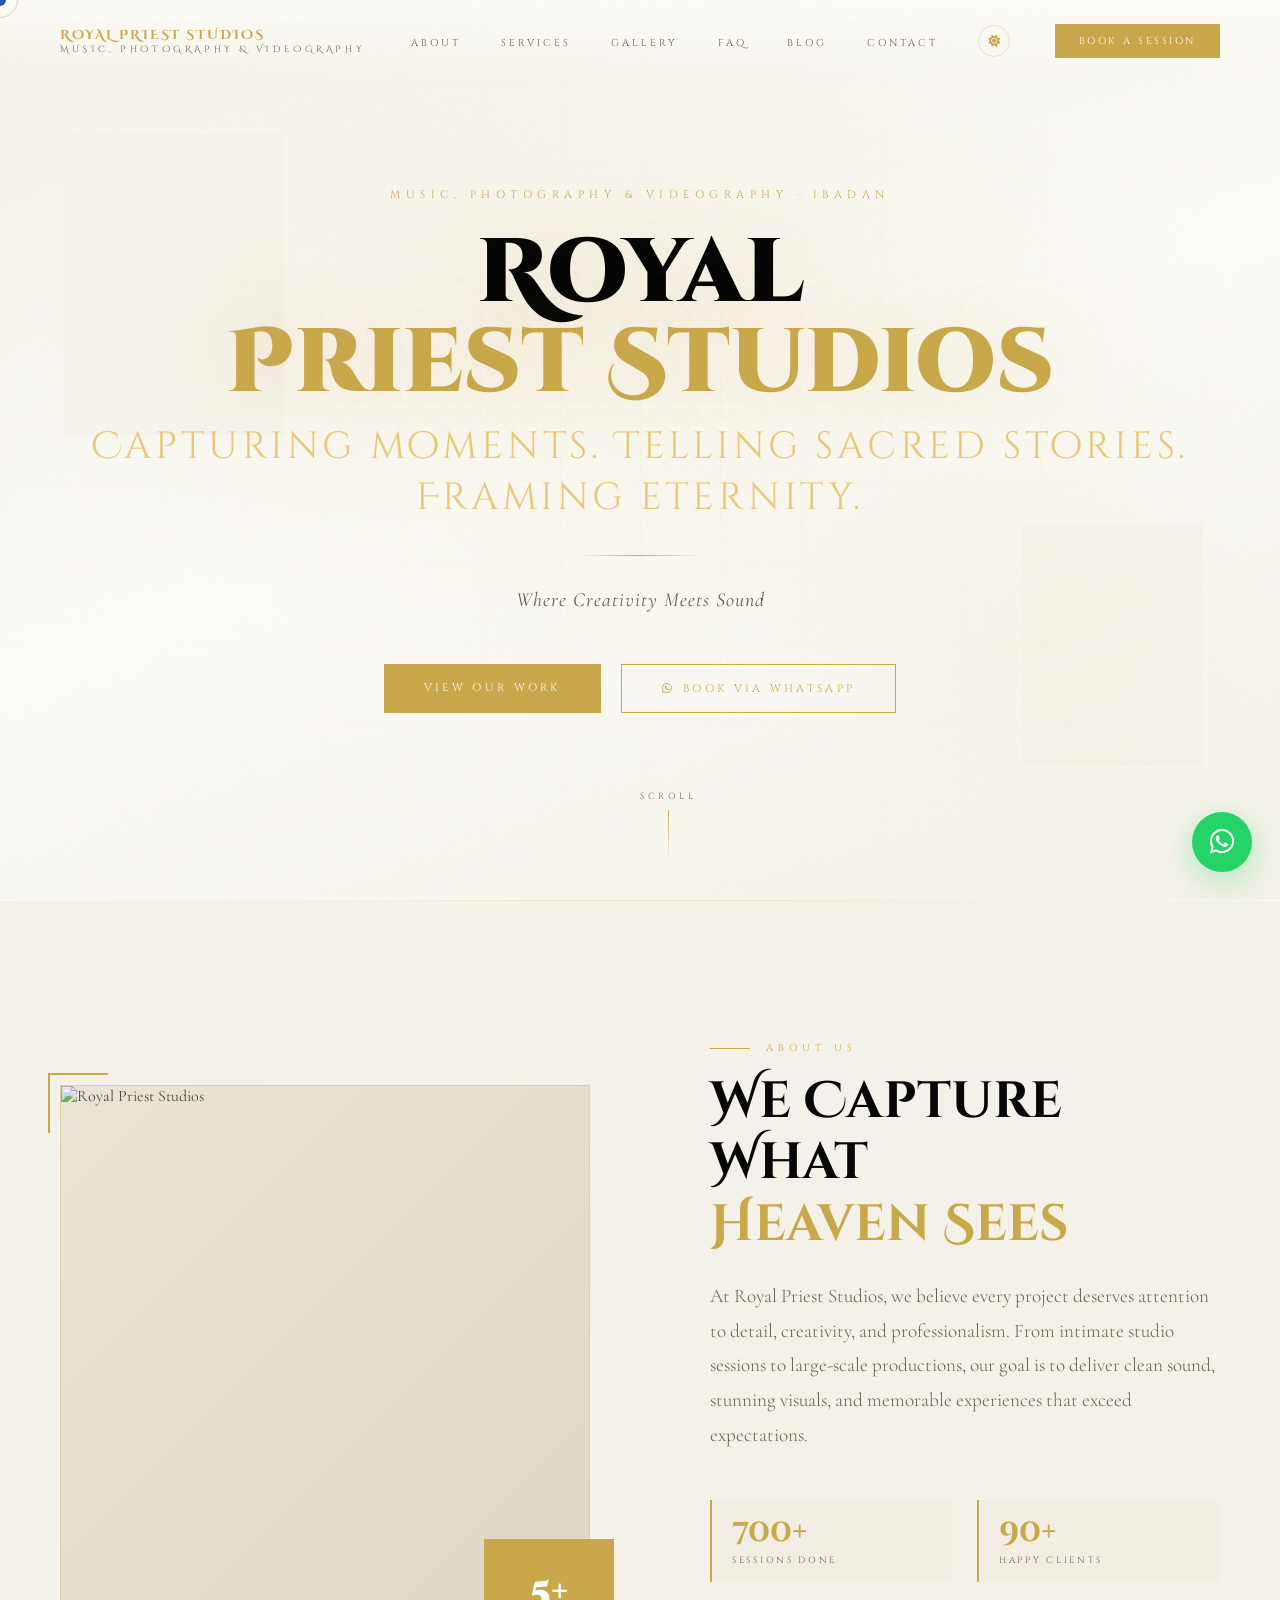
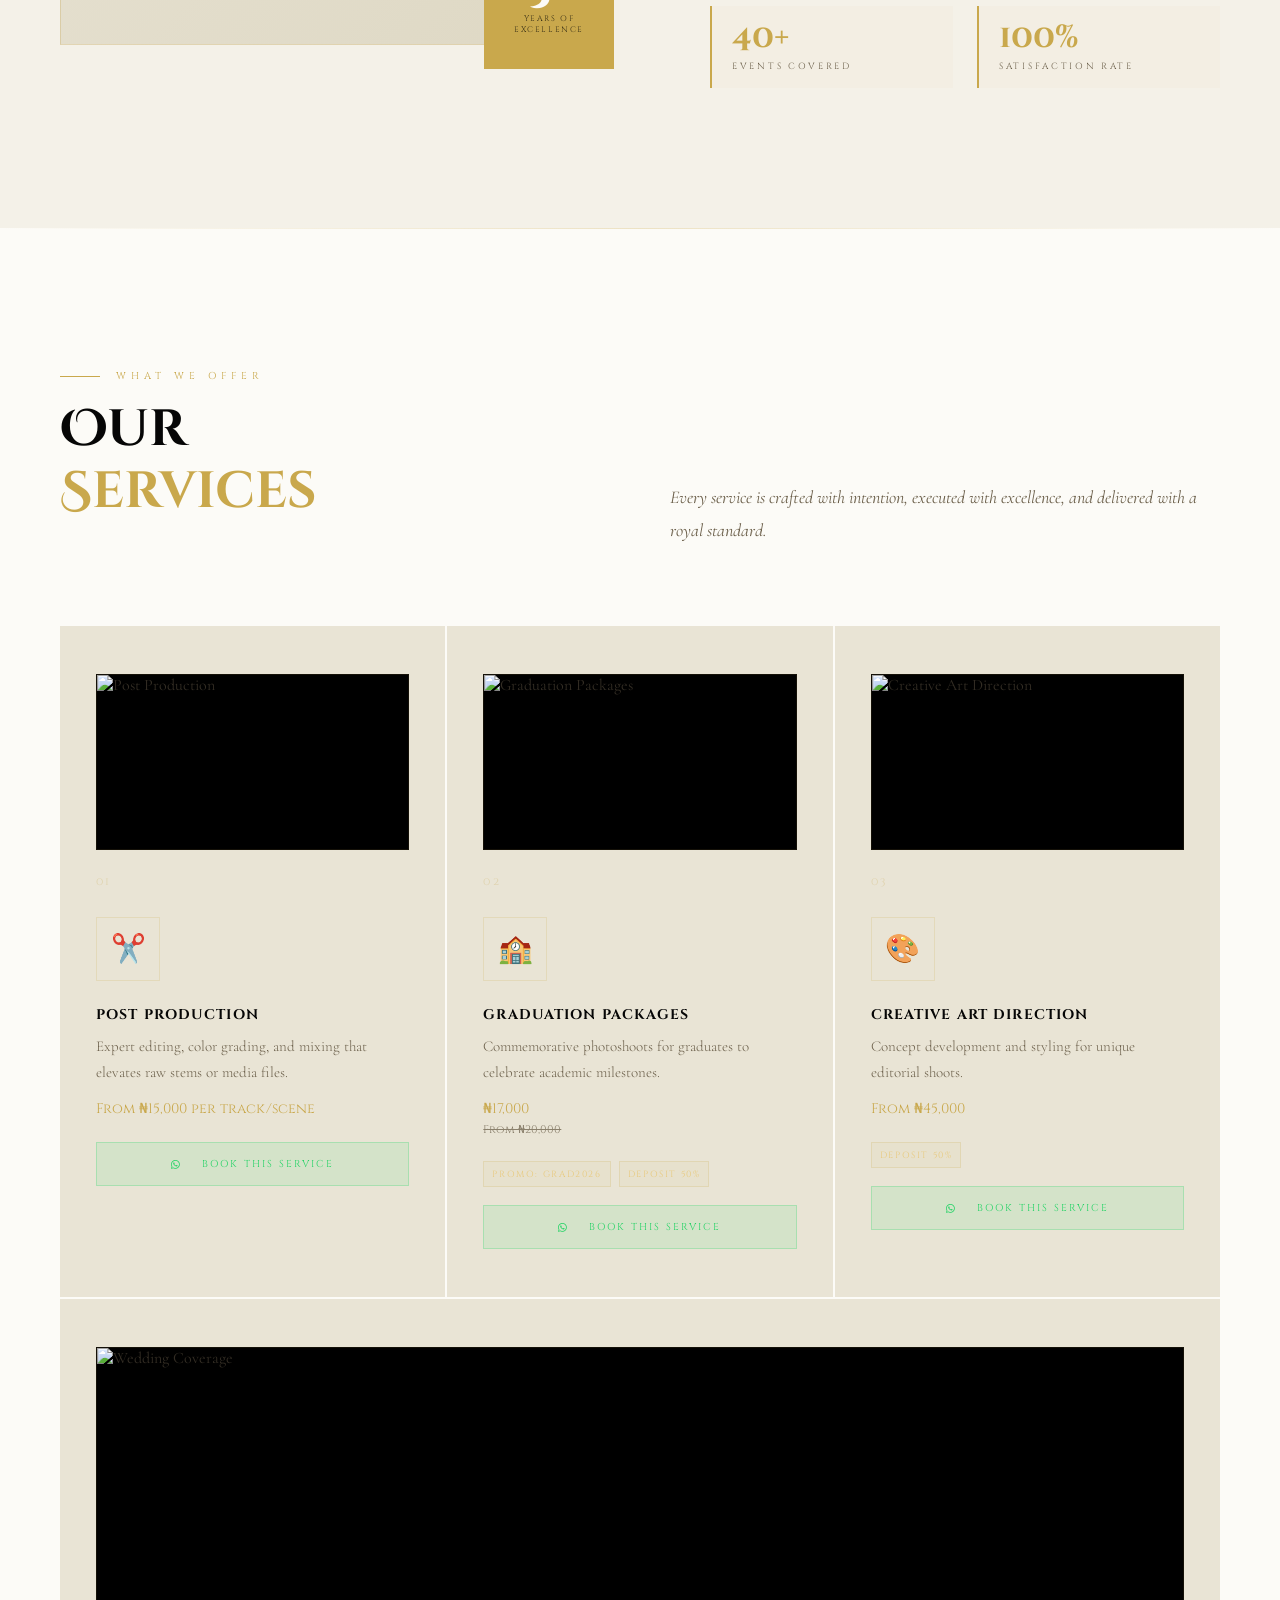
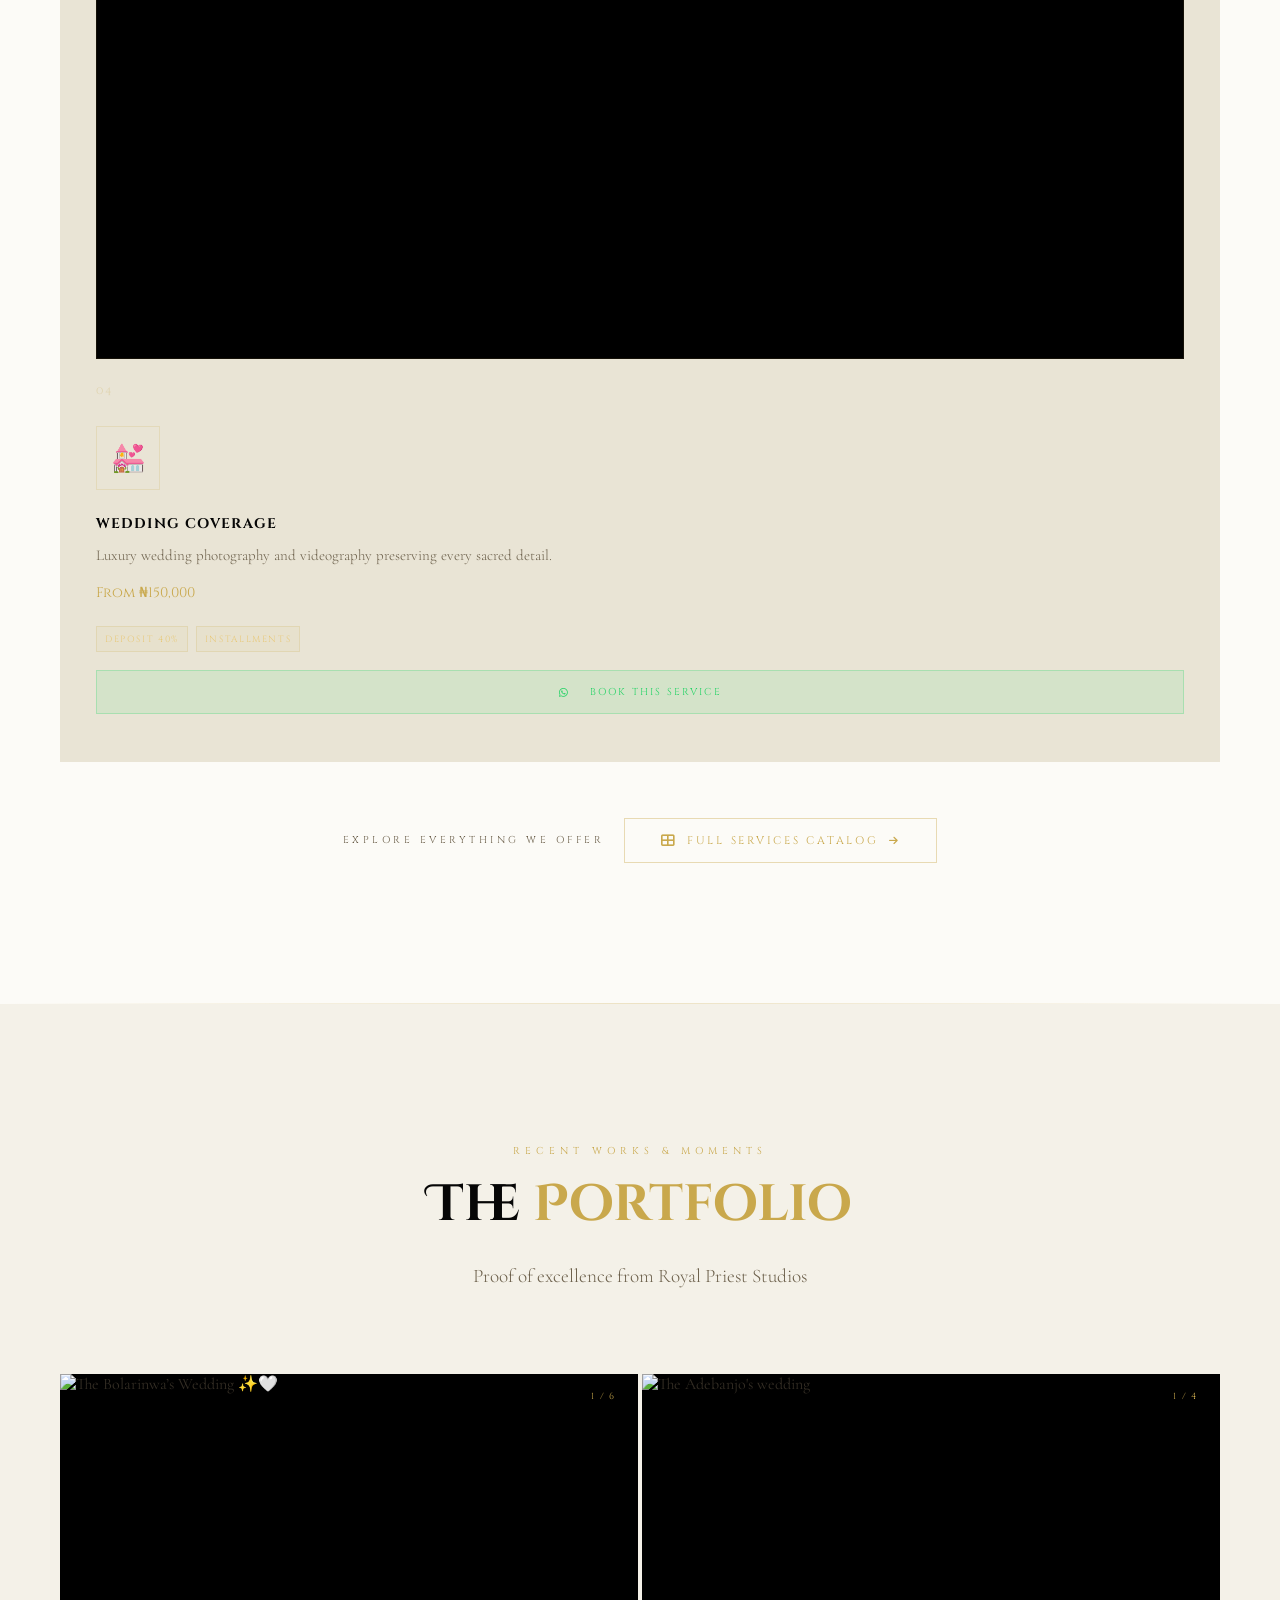
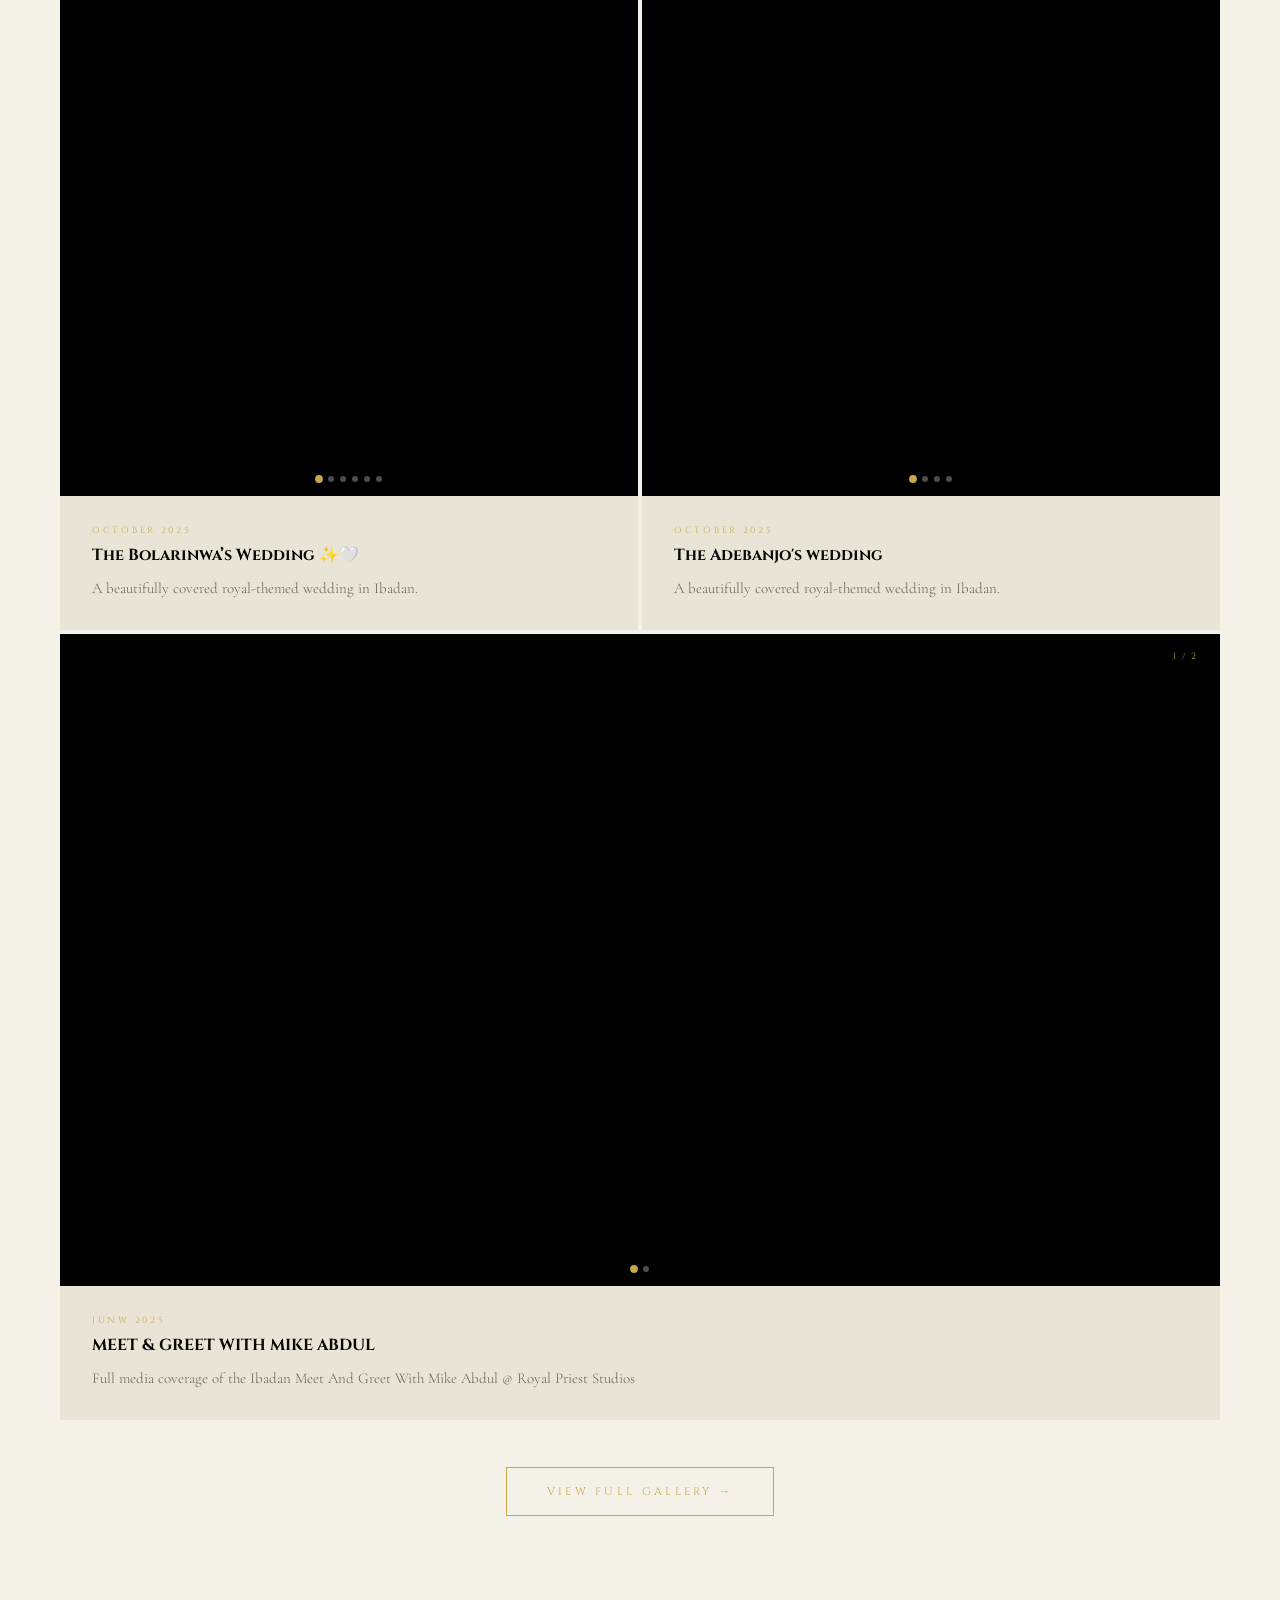
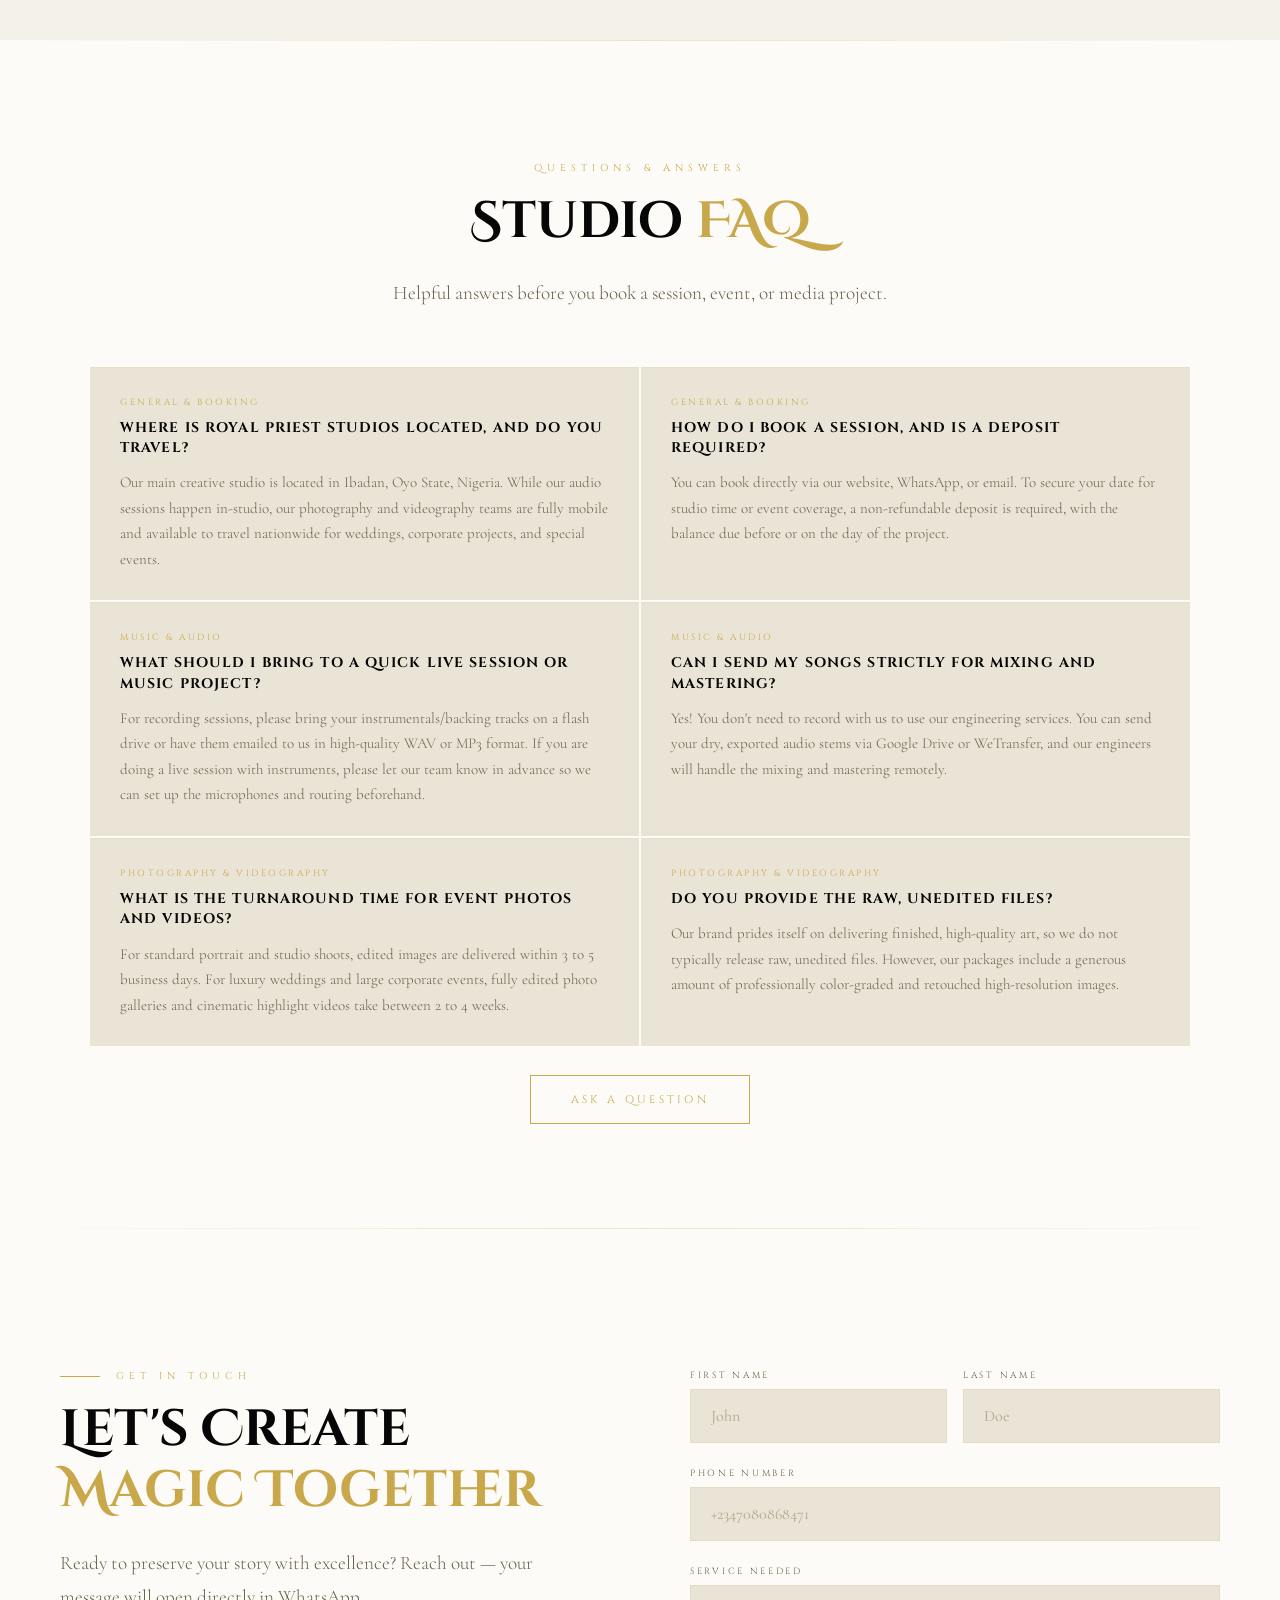
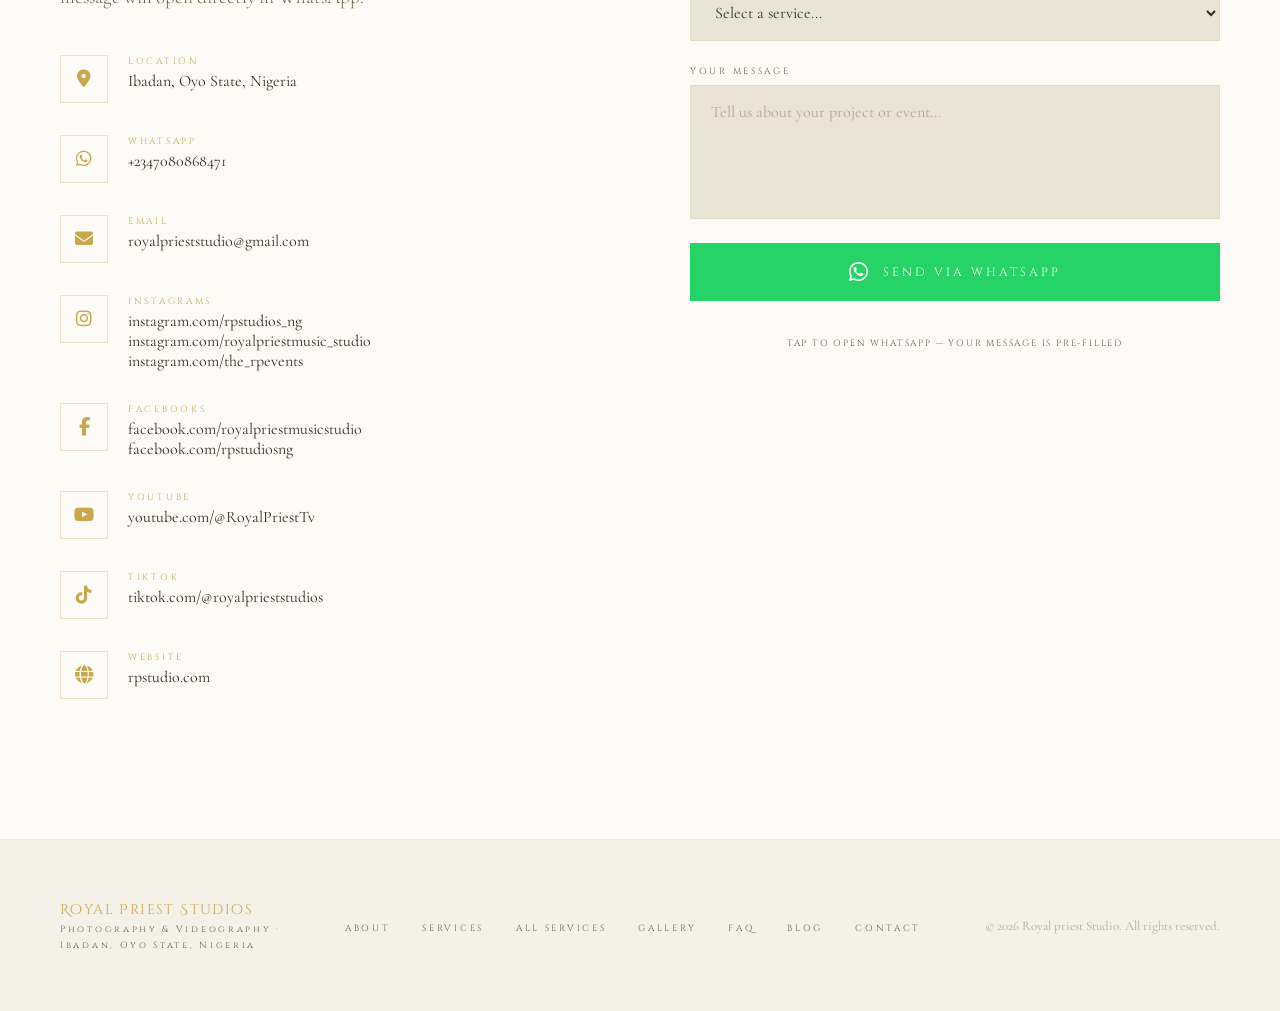
==== commit a4dadef3: "Update title tags for SEO optimization" ====
--- a/index.html
+++ b/index.html
@@ -3,7 +3,7 @@
 <head>
 <meta charset="UTF-8"/>
 <meta name="viewport" content="width=device-width, initial-scale=1.0"/>
-<title>Royal Priest Studios | Music, Photography & Videography in Ibadan</title>
+<title>Royal Priest Studios | Music, Photo & Video</title>
 <!-- SEO -->
 <meta name="description" content="Royal Priest Studios captures sacred stories, weddings, events and creative portfolios with cinematic photography and videography in Ibadan, Nigeria."/>
 
@@ -11,7 +11,7 @@
 <meta property="og:type"        content="website"/>
 <meta property="og:site_name"   content="Royal Priest Studios"/>
 <meta property="og:url"         content="https://rpstudio.ng/"/>
-<meta property="og:title"       content="Royal Priest Studios | Music, Photography & Videography in Ibadan"/>
+<meta property="og:title" content="Royal Priest Studios | Music, Photo & Video"/>
 <meta property="og:description"  content="Royal Priest Studios captures sacred stories, weddings, events and creative portfolios with cinematic photography and videography in Ibadan, Nigeria."/>
 <meta property="og:image"       content="https://rpstudio.ng/rp%20pics/rpog.jpeg"/>
 <meta property="og:image:width"  content="1200"/>
@@ -20,7 +20,7 @@
 
 <!-- Twitter / X -->
 <meta name="twitter:card"        content="summary_large_image"/>
-<meta name="twitter:title"       content="Royal Priest Studios | Music, Photography & Videography in Ibadan"/>
+<meta name="twitter:title" content="Royal Priest Studios | Music, Photo & Video"/>
 <meta name="twitter:description"  content="Royal Priest Studios captures sacred stories, weddings, events and creative portfolios with cinematic photography and videography in Ibadan, Nigeria."/>
 <meta name="twitter:image"       content="https://rpstudio.ng/rp%20pics/rpog.jpeg"/>
 <meta name="twitter:site"        content="@rpstudios_ng"/>
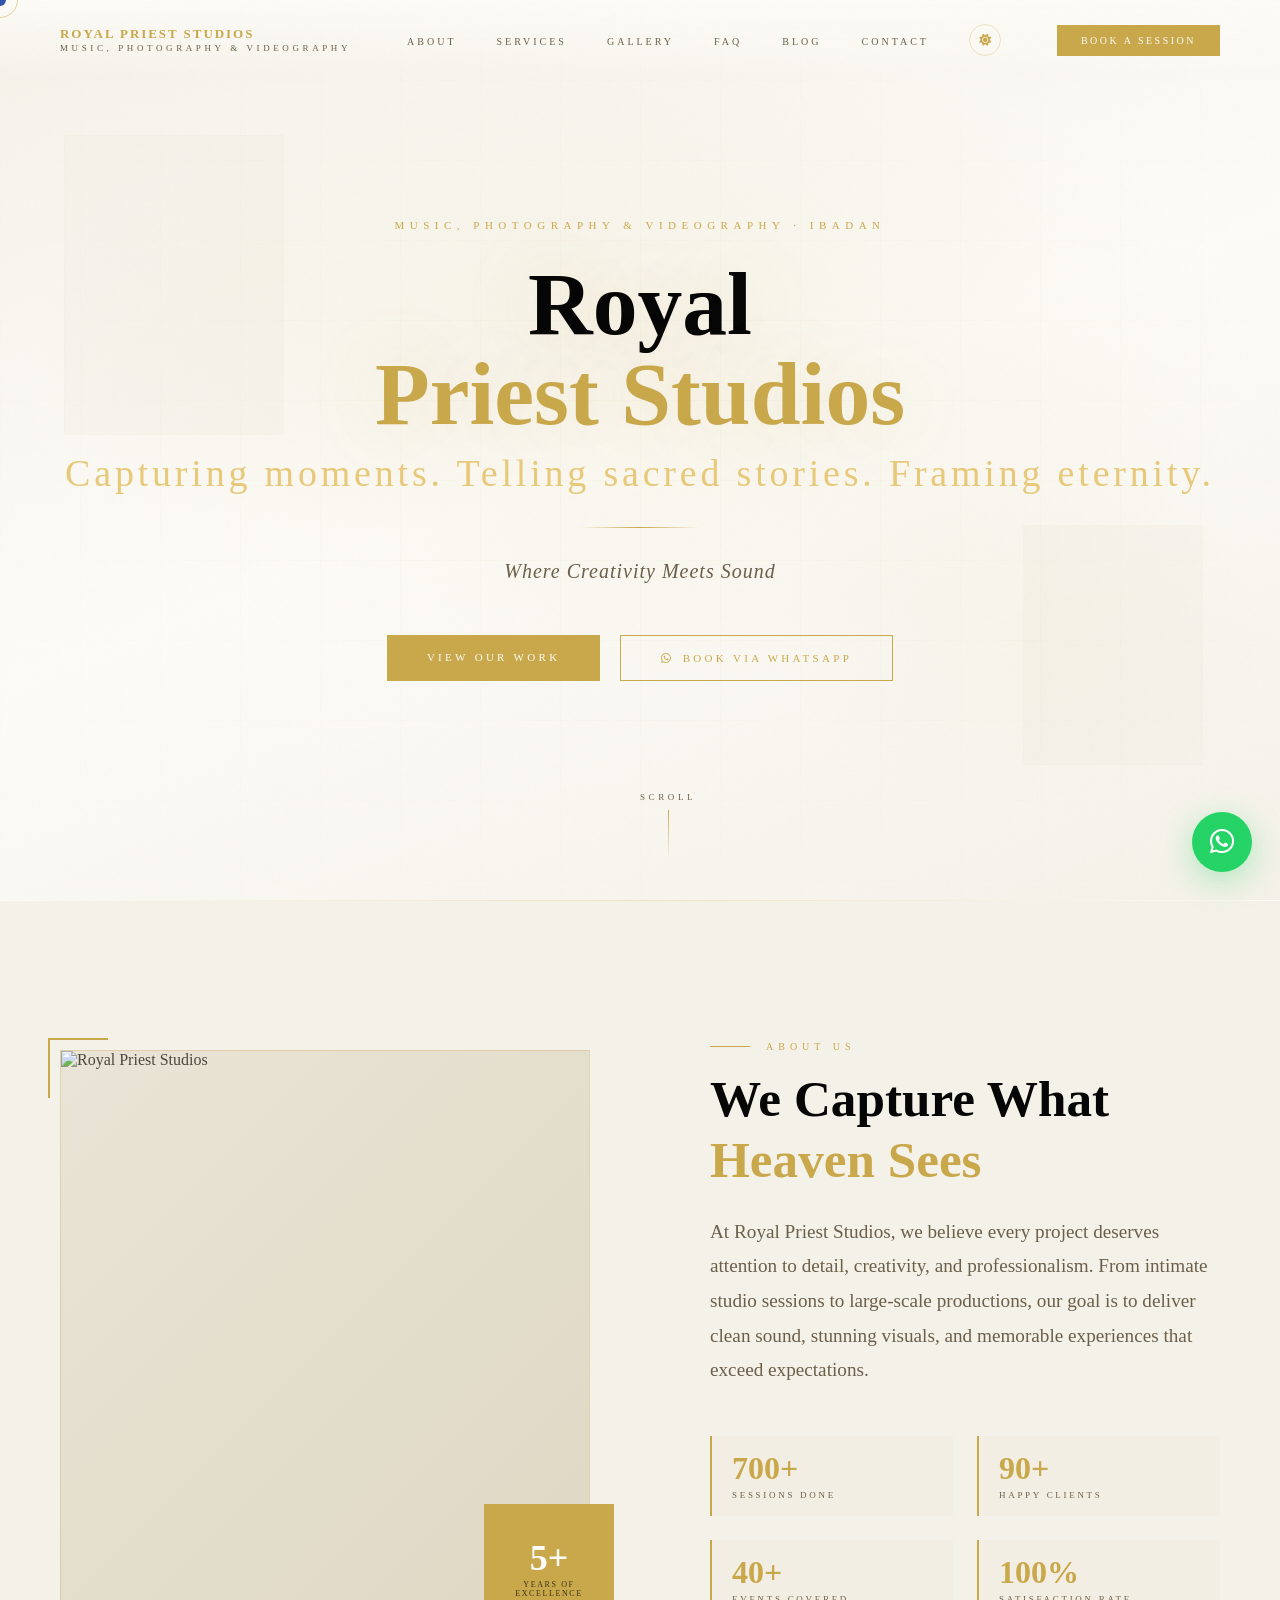
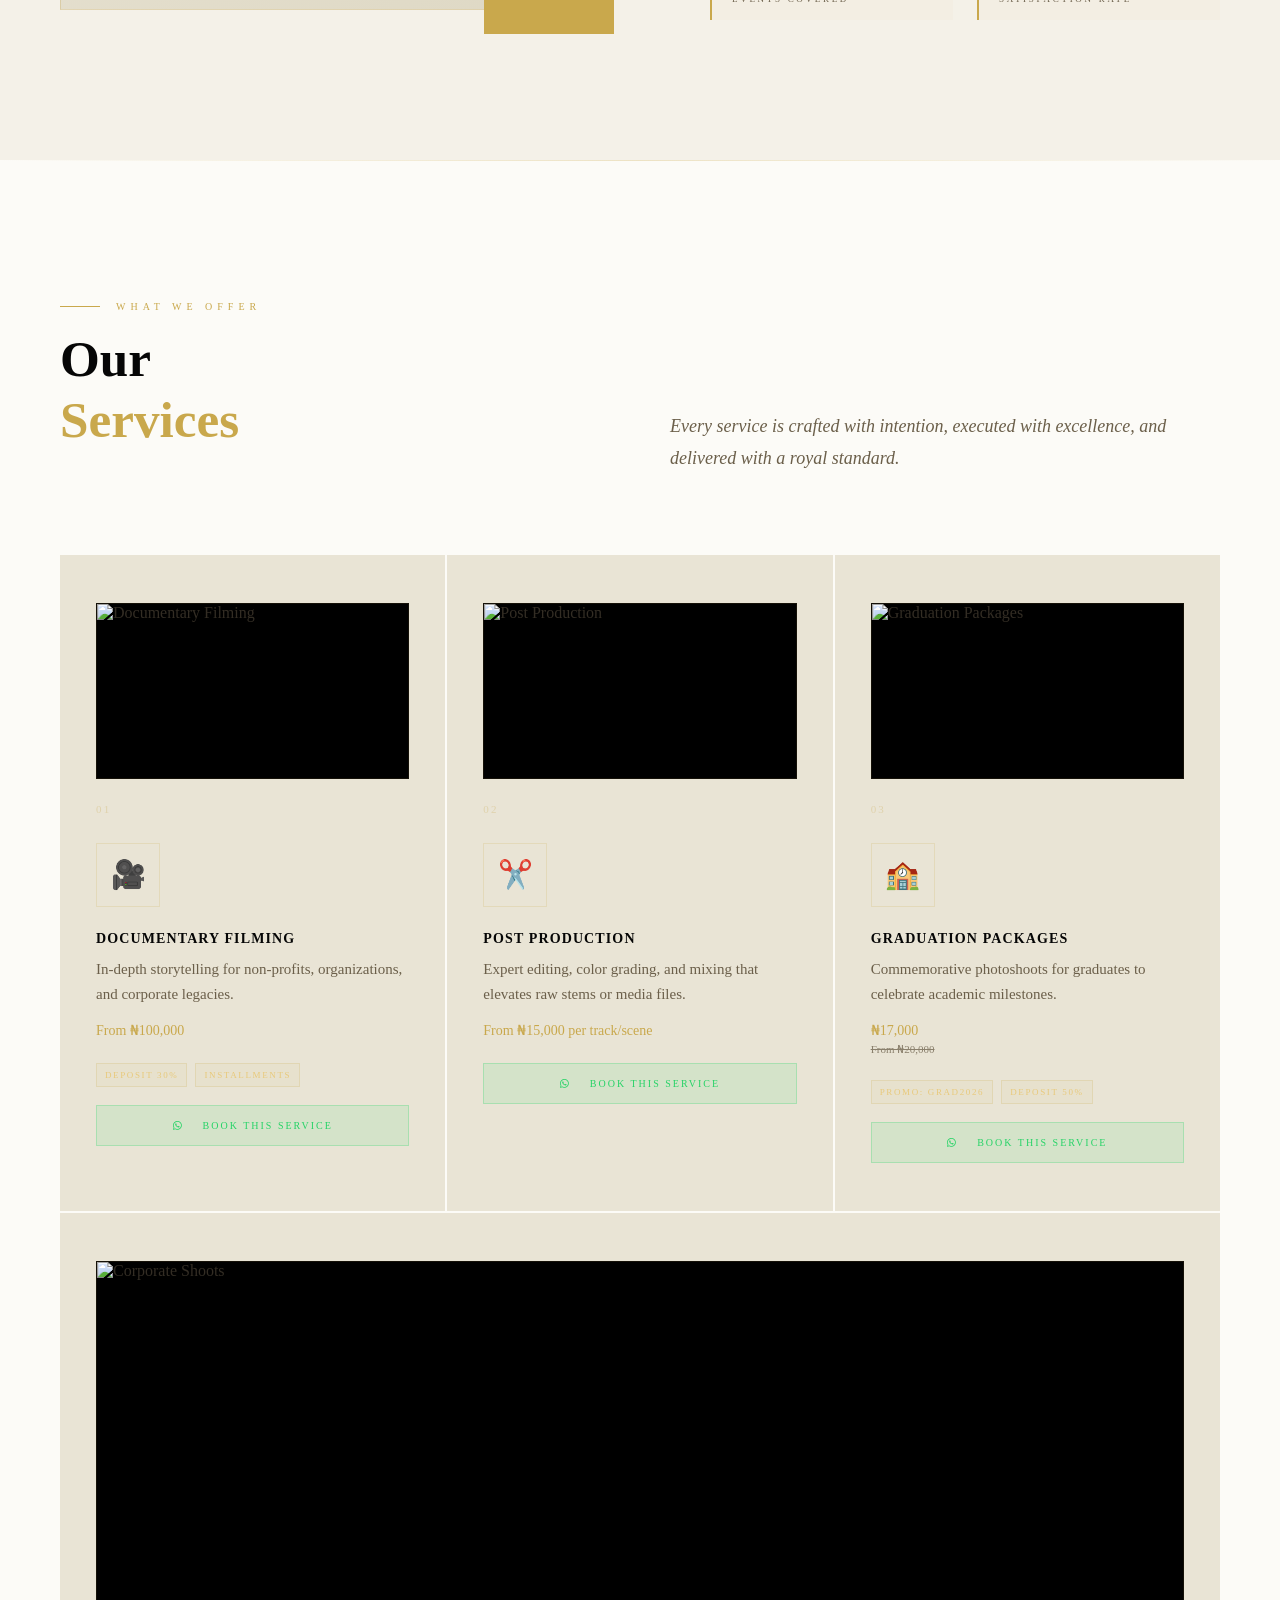
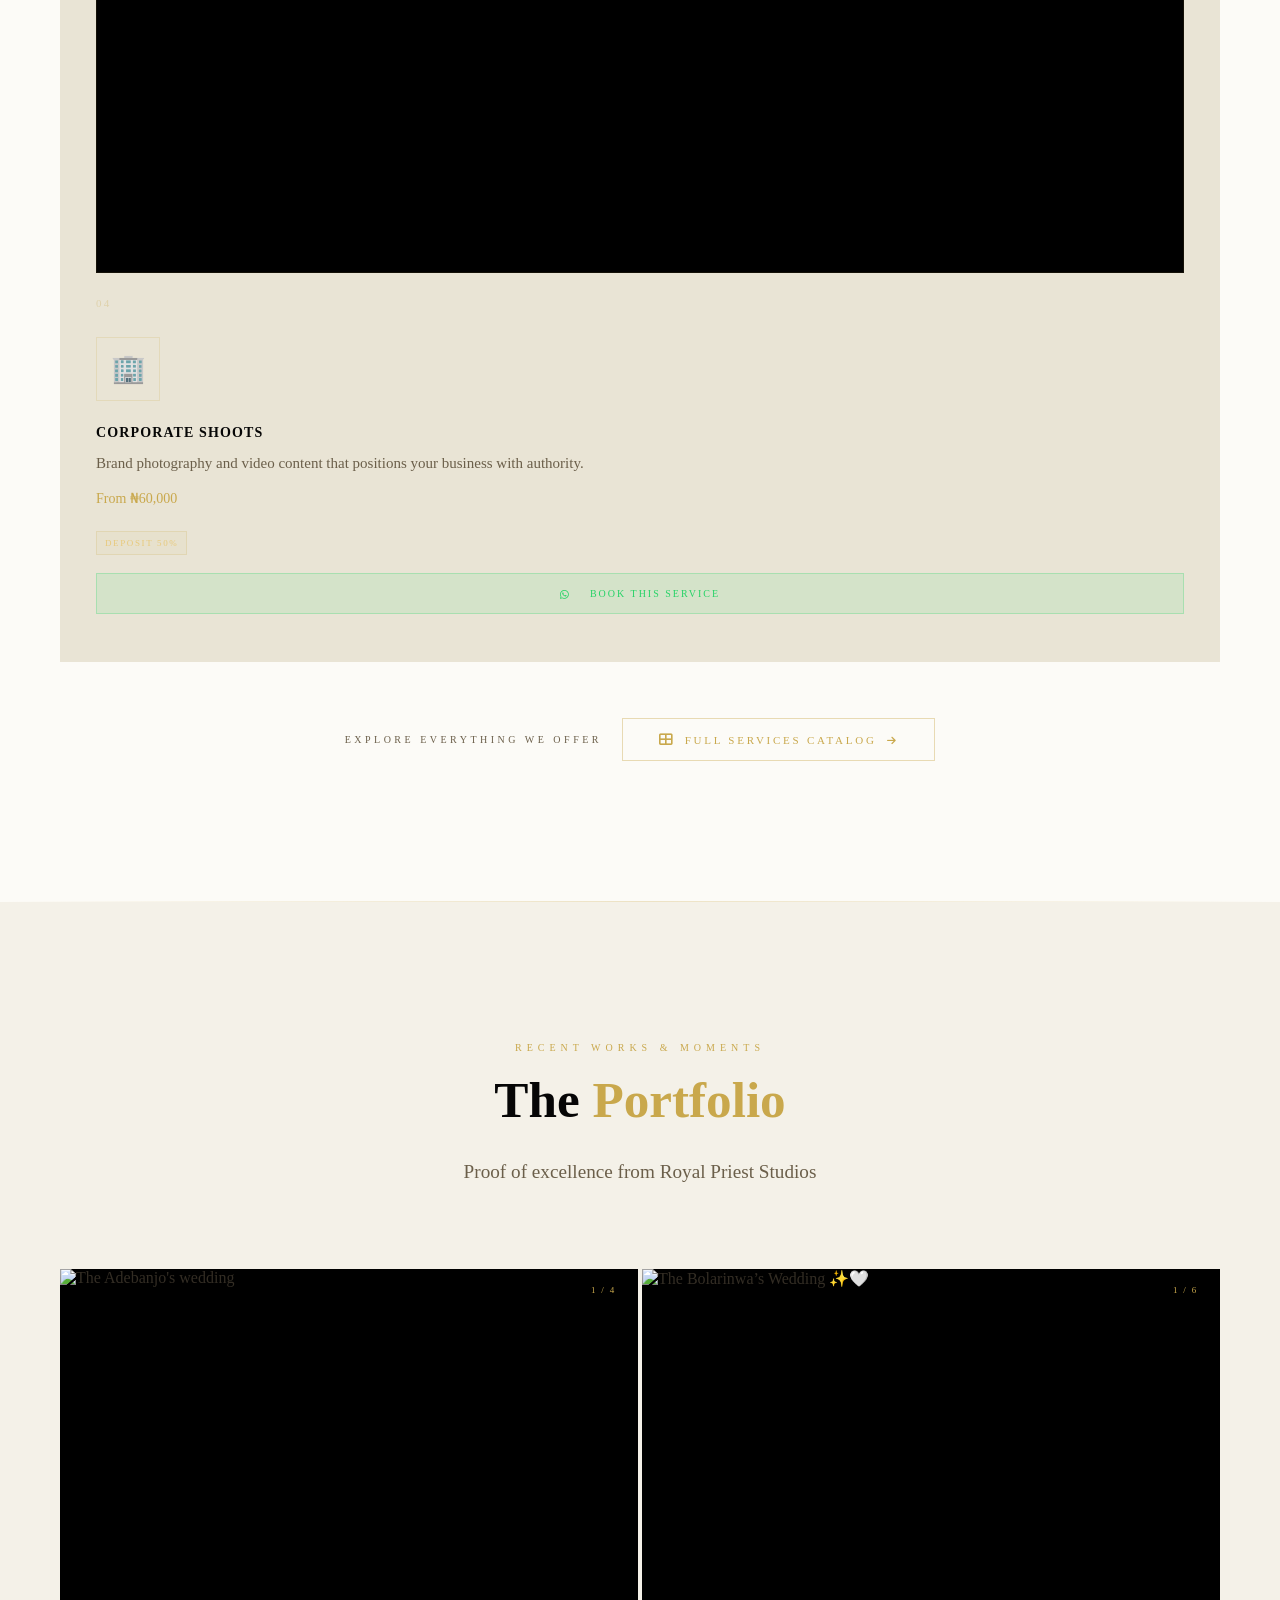
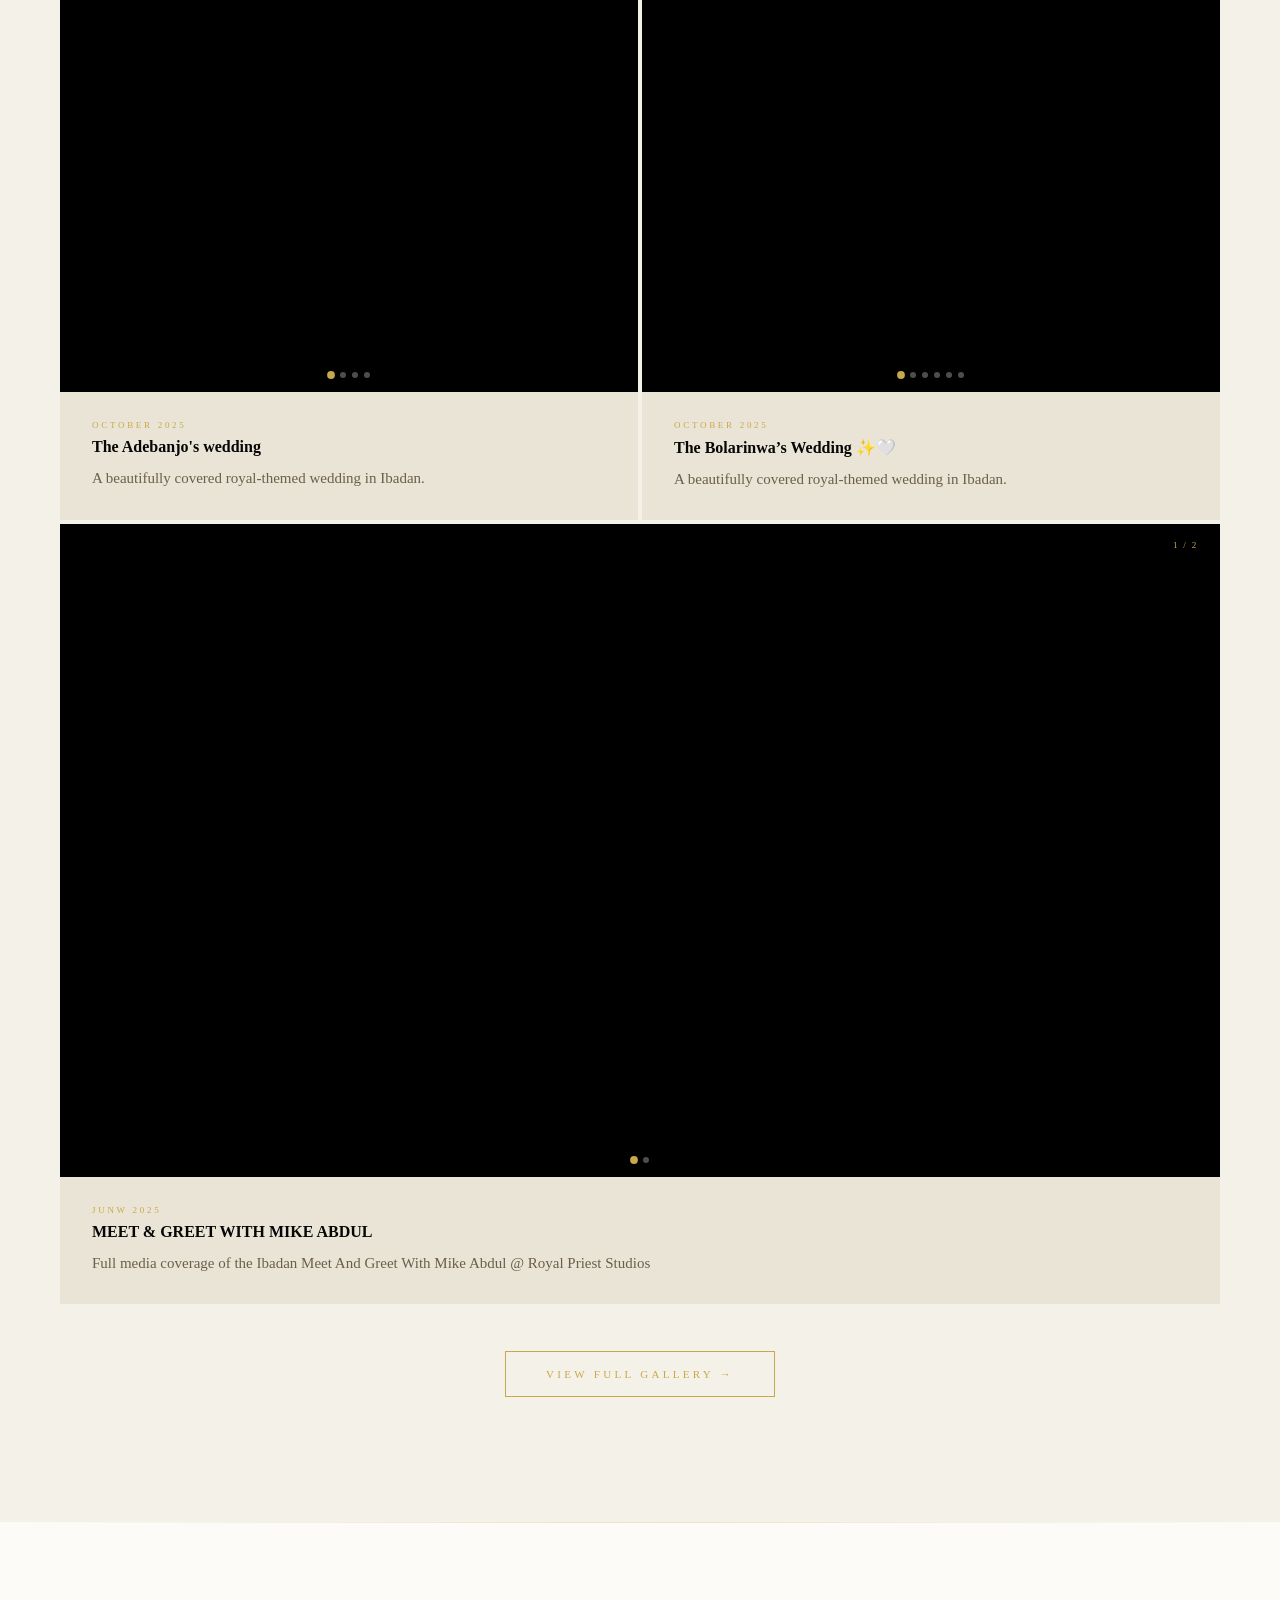
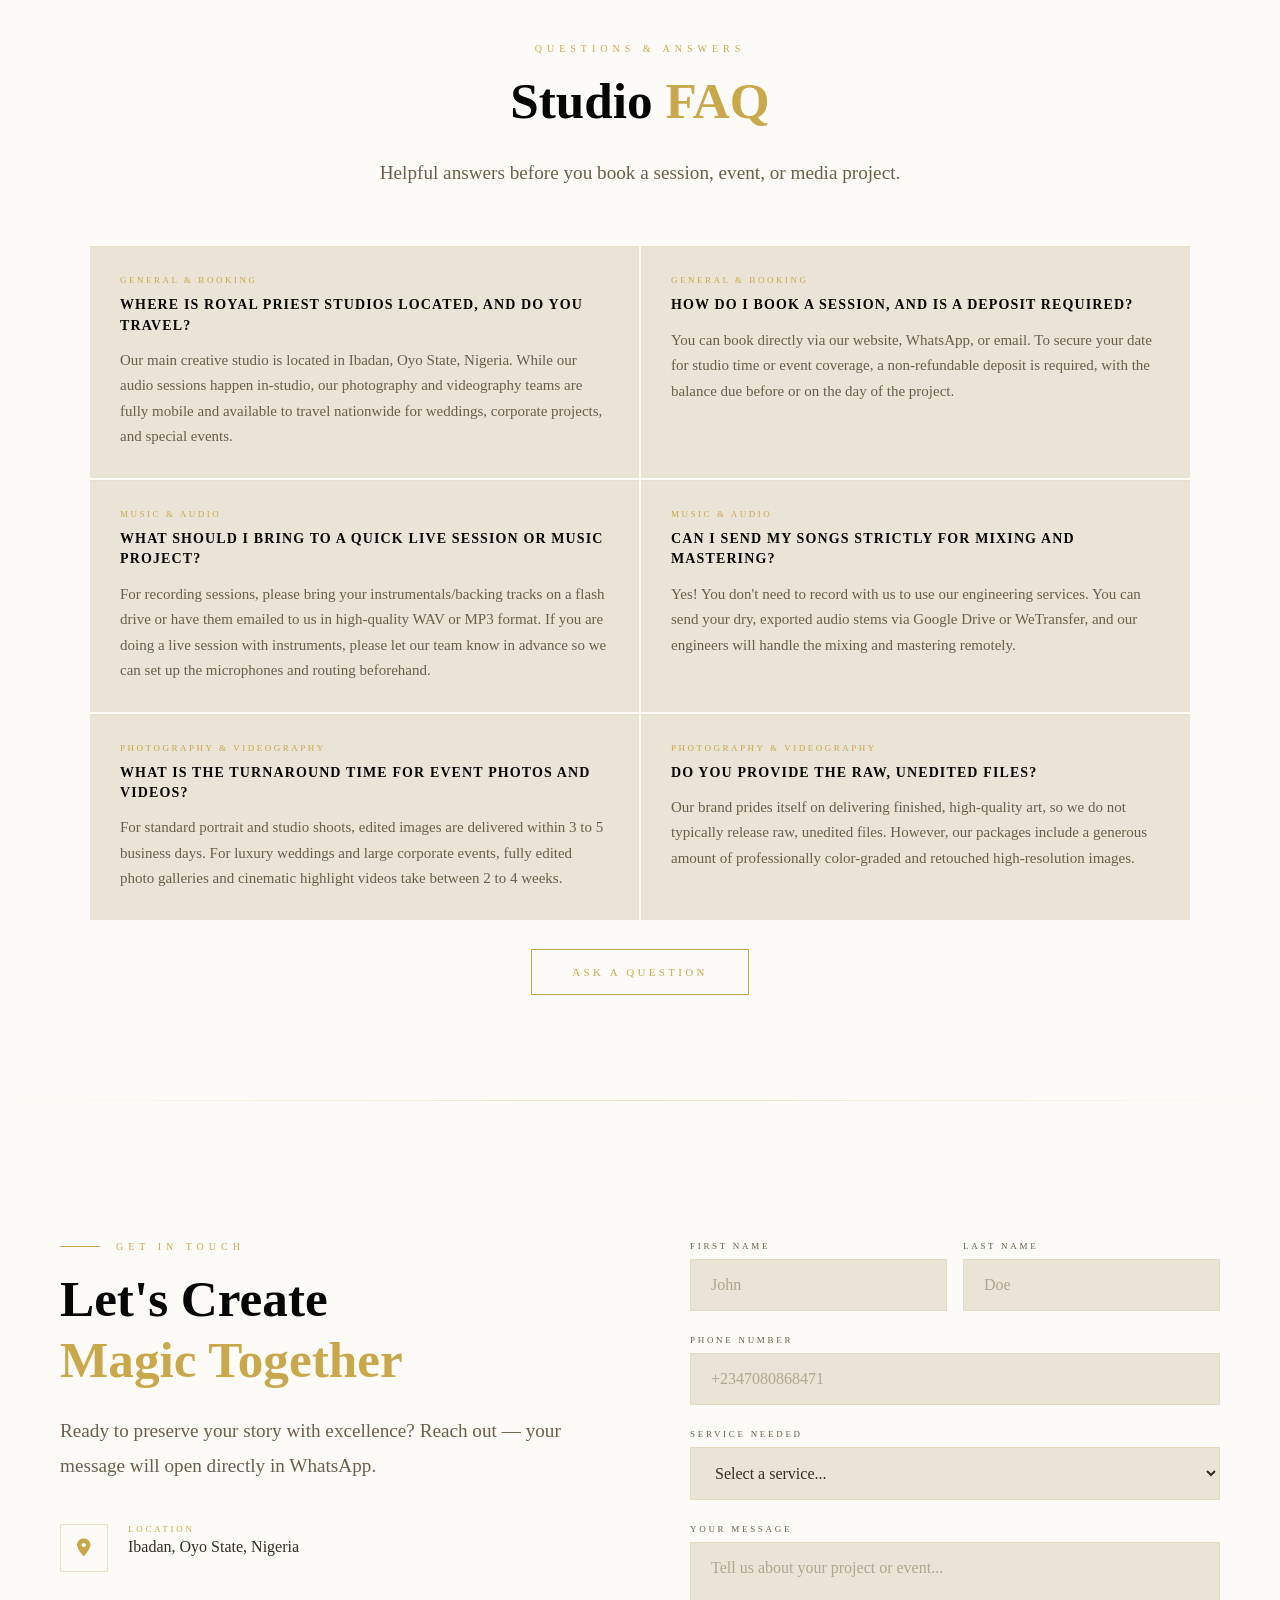
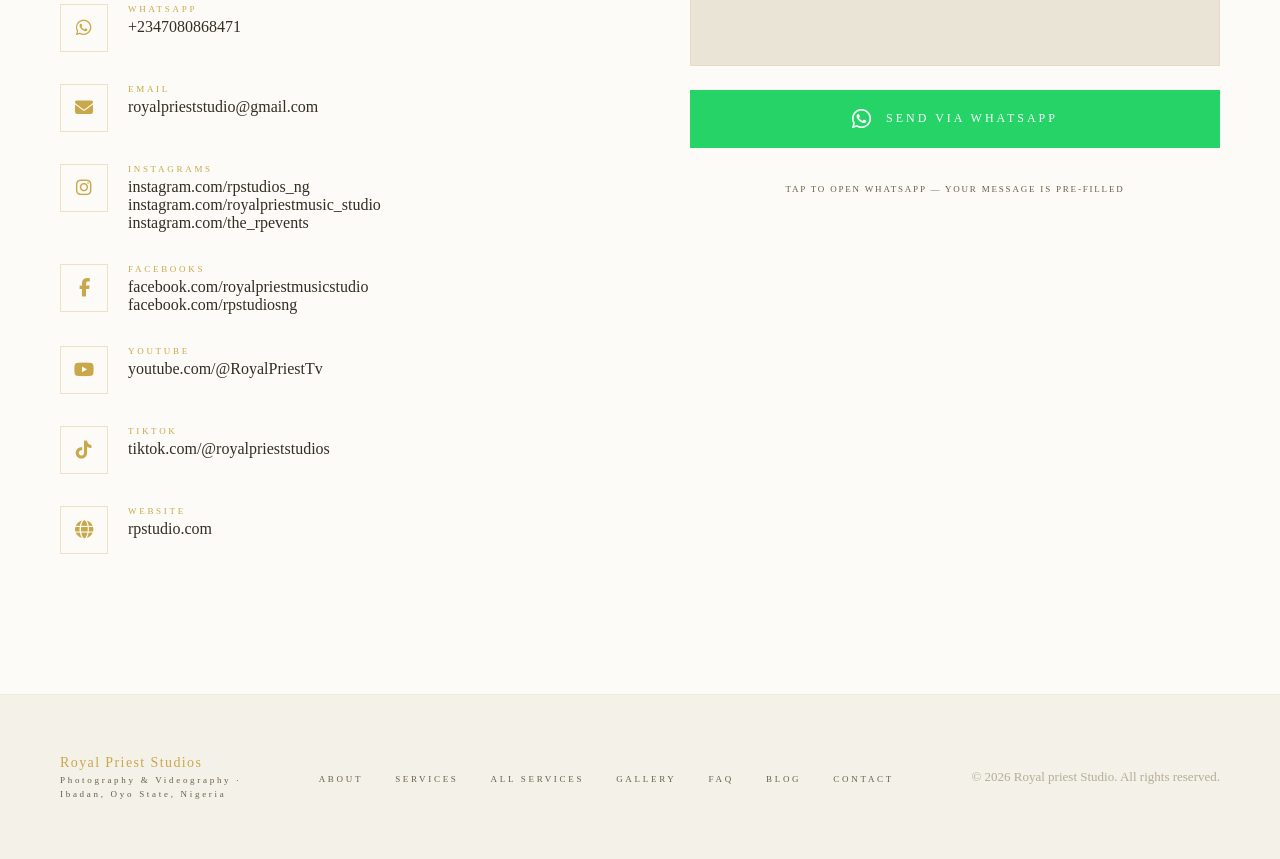
==== commit 1536ce24: "Update font loading strategy in index.html Comment out the old font stylesheet link and add preconne" ====
--- a/index.html
+++ b/index.html
@@ -26,8 +26,13 @@
 <meta name="twitter:site"        content="@rpstudios_ng"/>
 
 <link rel="icon" type="image/jpeg" href="https://rpstudio.ng/rp%20pics/logo.jpg.jpeg"/>
-<link href="https://fonts.googleapis.com/css2?family=Cinzel+Decorative:wght@400;700;900&family=Cinzel:wght@400;600;700&family=Cormorant+Garamond:ital,wght@0,300;0,400;0,600;1,300;1,400&display=swap" rel="stylesheet"/>
+<!--link href="https://fonts.googleapis.com/css2?family=Cinzel+Decorative:wght@400;700;900&family=Cinzel:wght@400;600;700&family=Cormorant+Garamond:ital,wght@0,300;0,400;0,600;1,300;1,400&display=swap" rel="stylesheet"/-->
+<link rel="preconnect" href="https://fonts.googleapis.com">
+<link rel="preconnect" href="https://fonts.gstatic.com" crossorigin>
+<link rel="stylesheet" href="https://fonts.googleapis.com/css2?...&display=swap" media="print" onload="this.media='all'">
+
 <link rel="stylesheet" href="https://cdnjs.cloudflare.com/ajax/libs/font-awesome/6.6.0/css/all.min.css"/>
+<!-- Already loading FA, nothing to change but consider subsetting later -->
 <style>
   :root {
     --gold:#C9A84C; --gold-light:#E8C97A; --gold-pale:#F5E6B8;
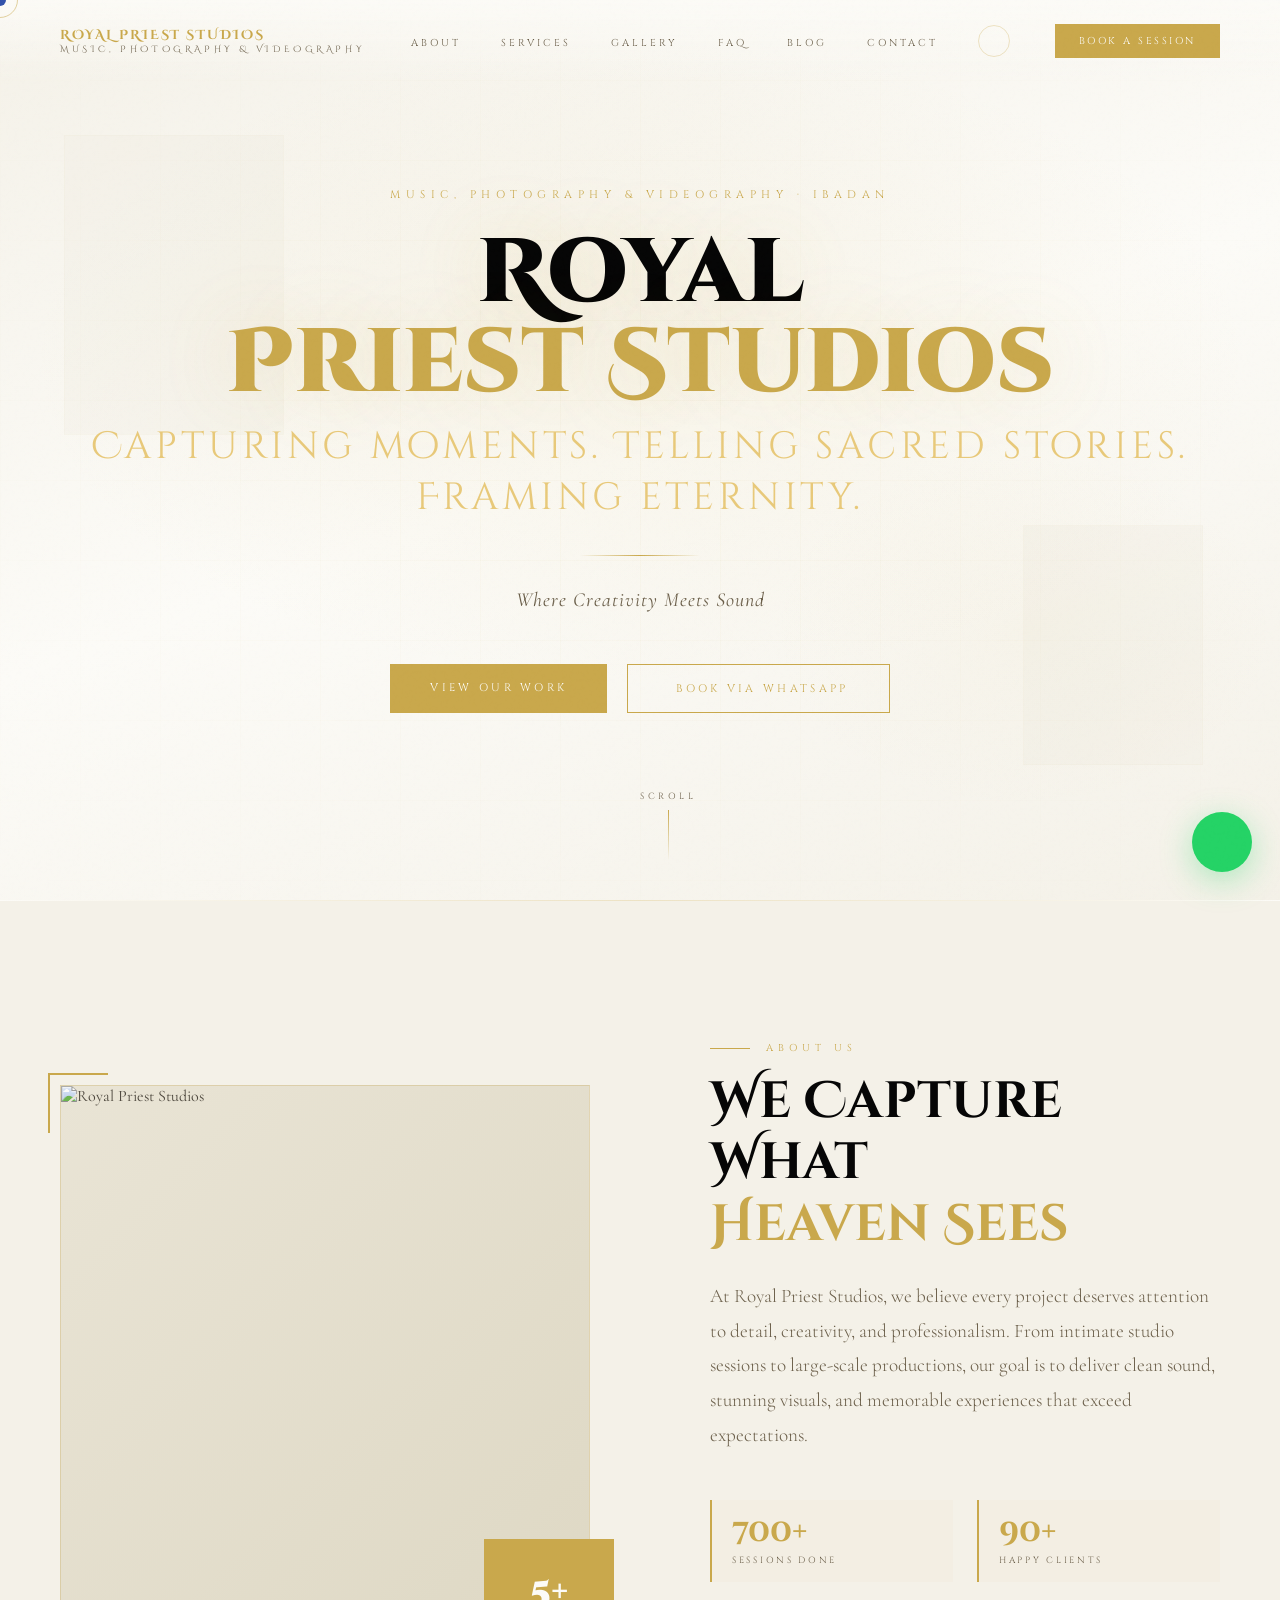
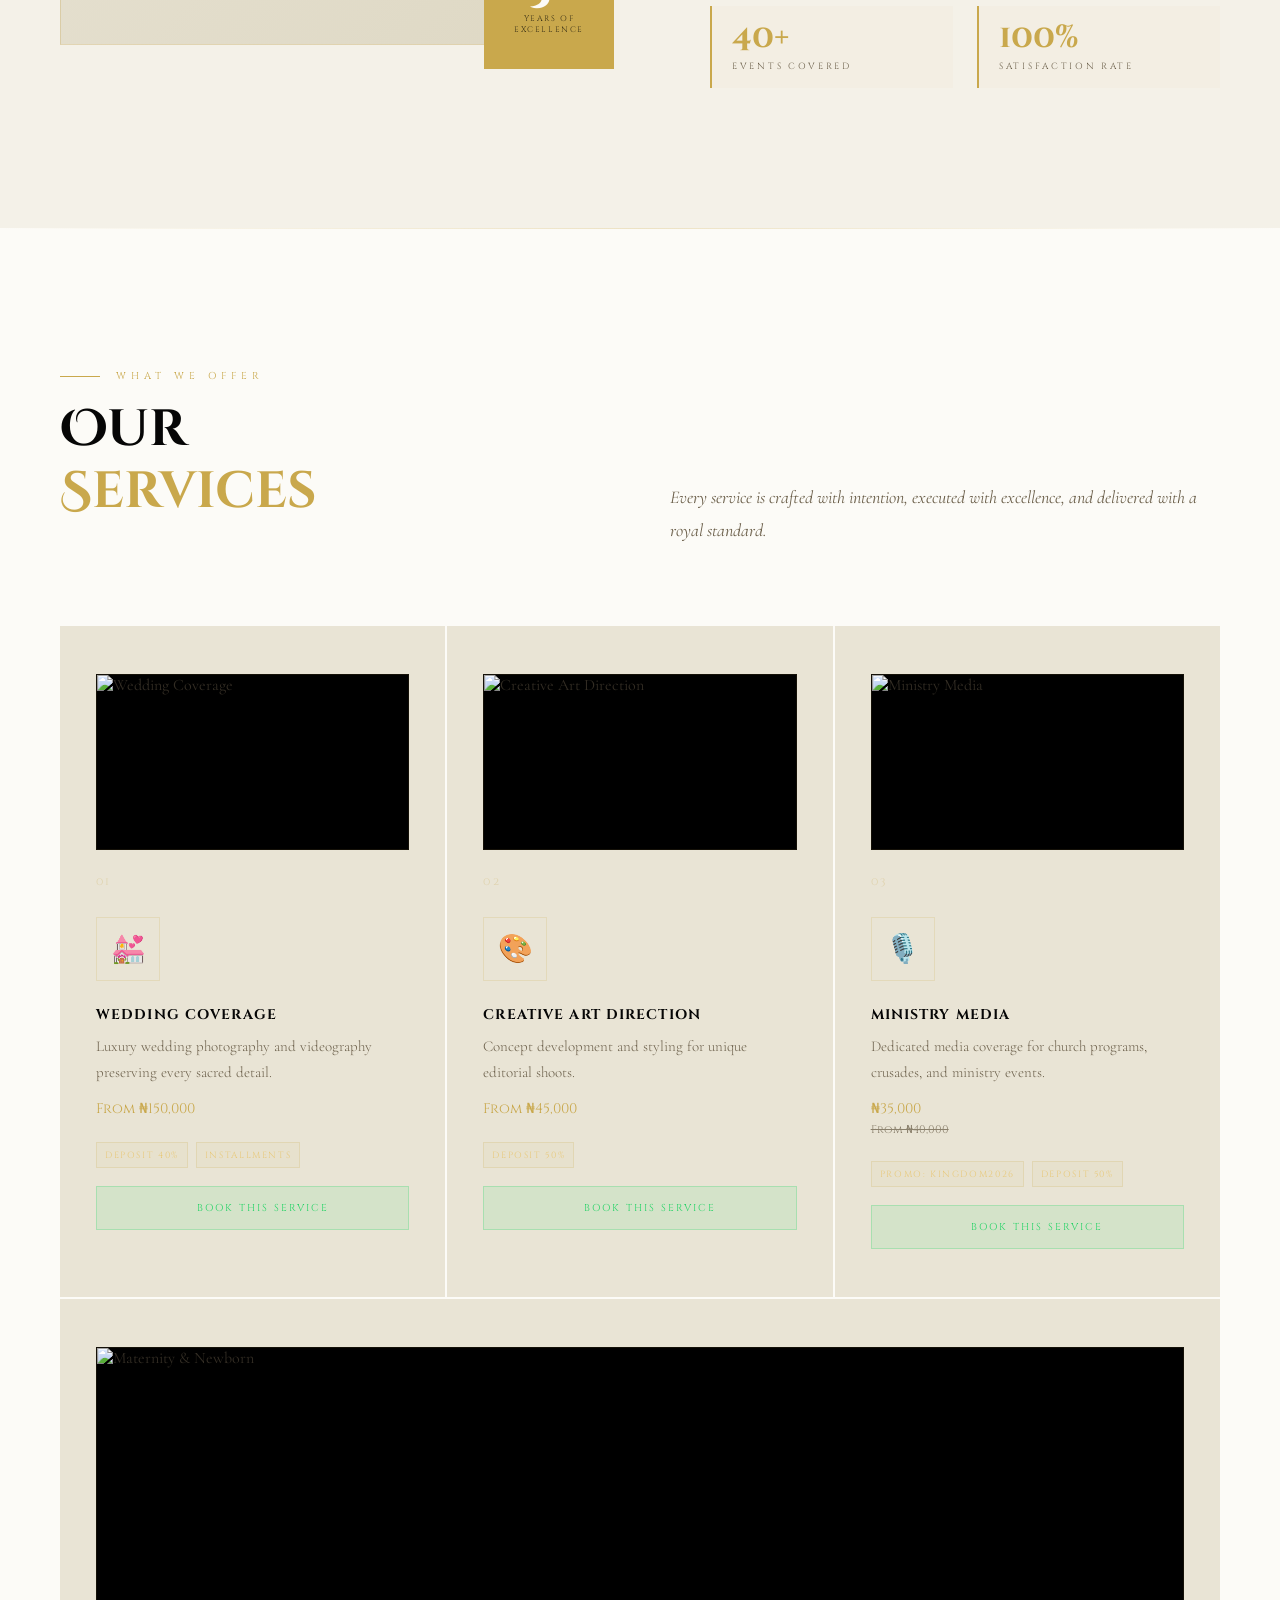
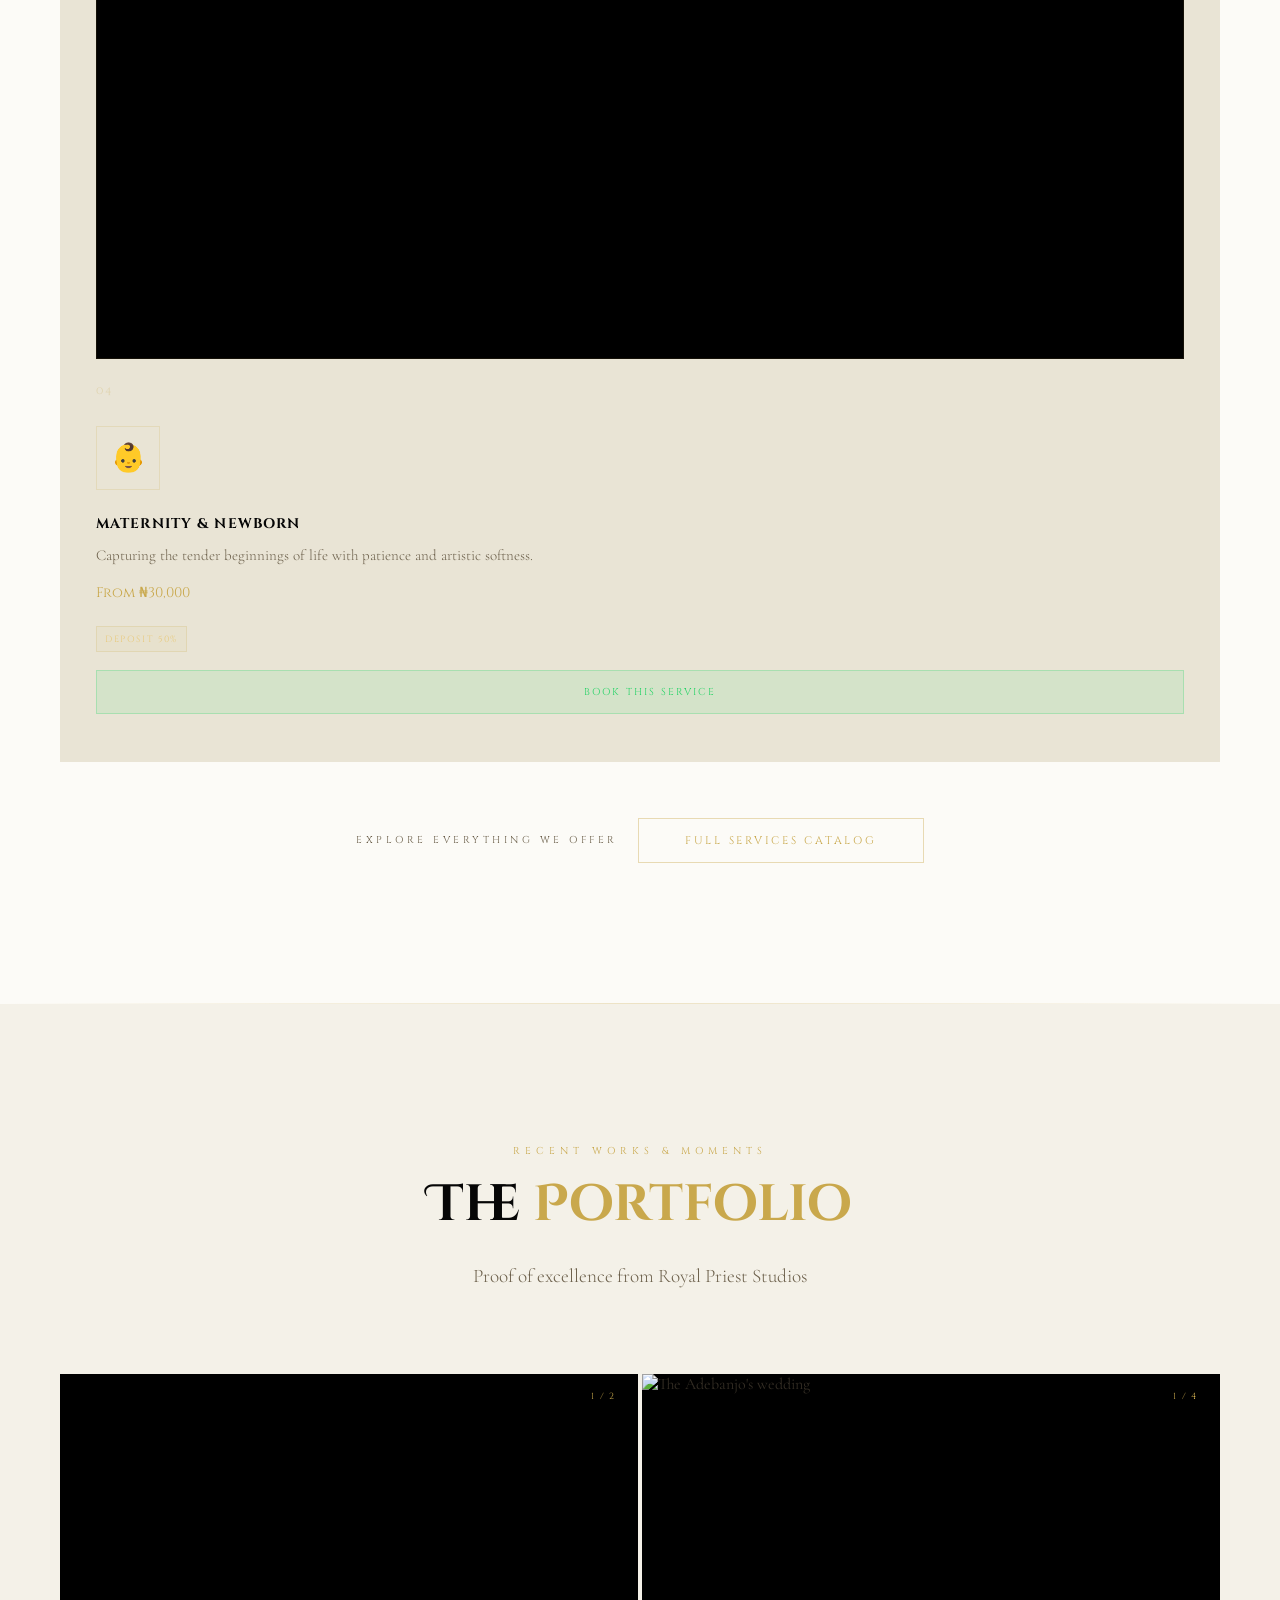
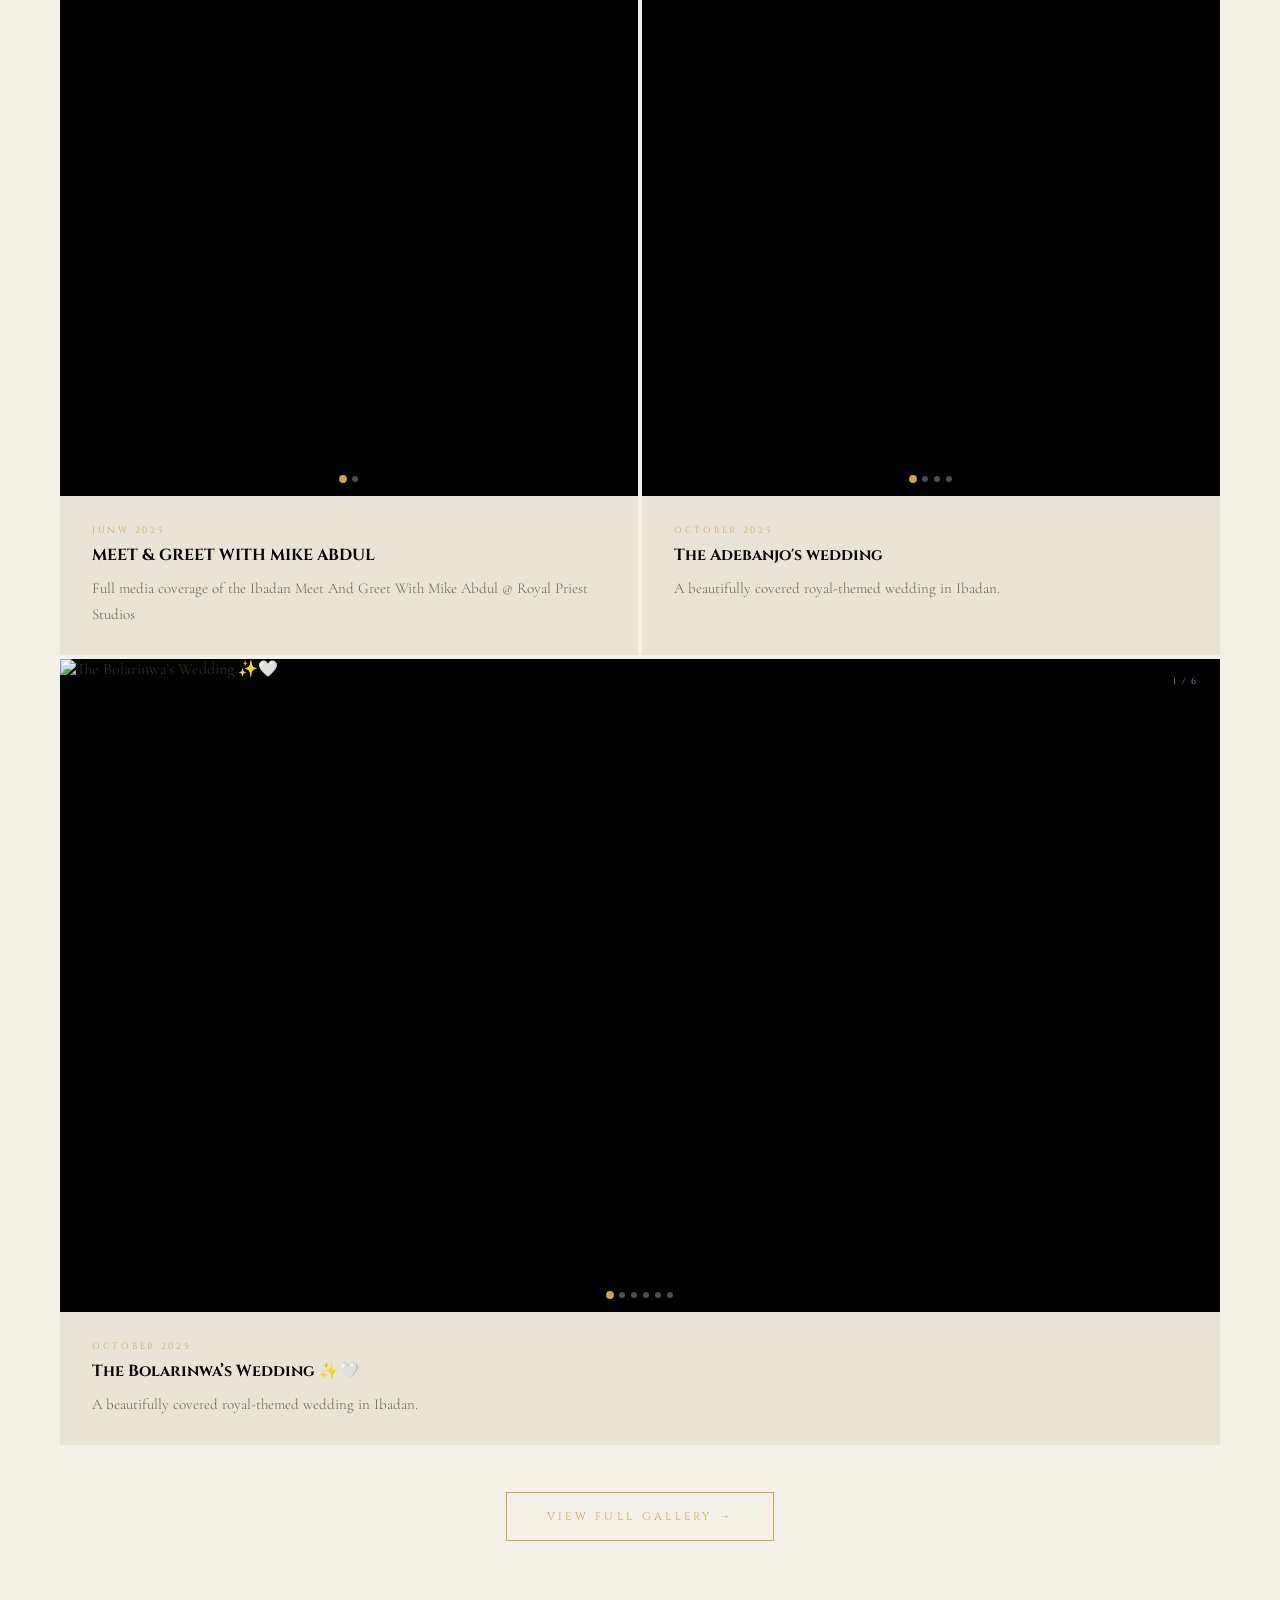
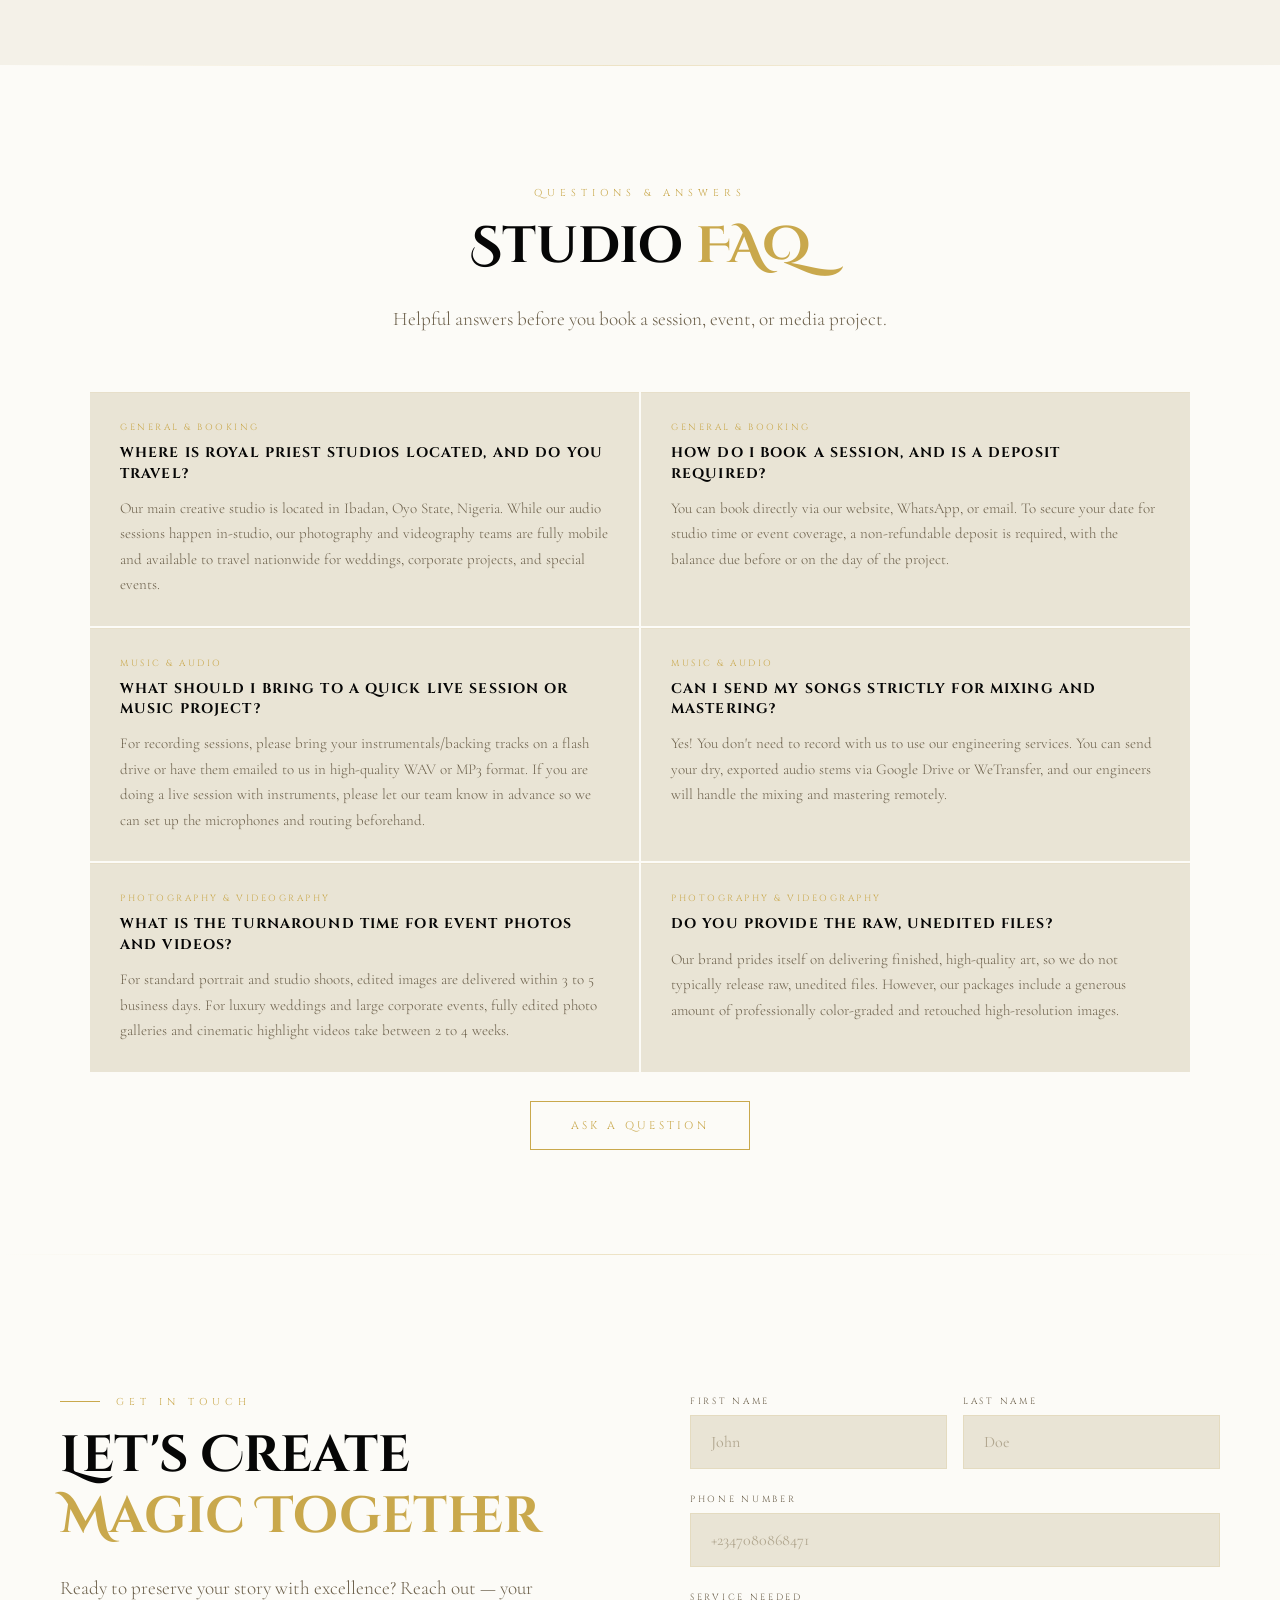
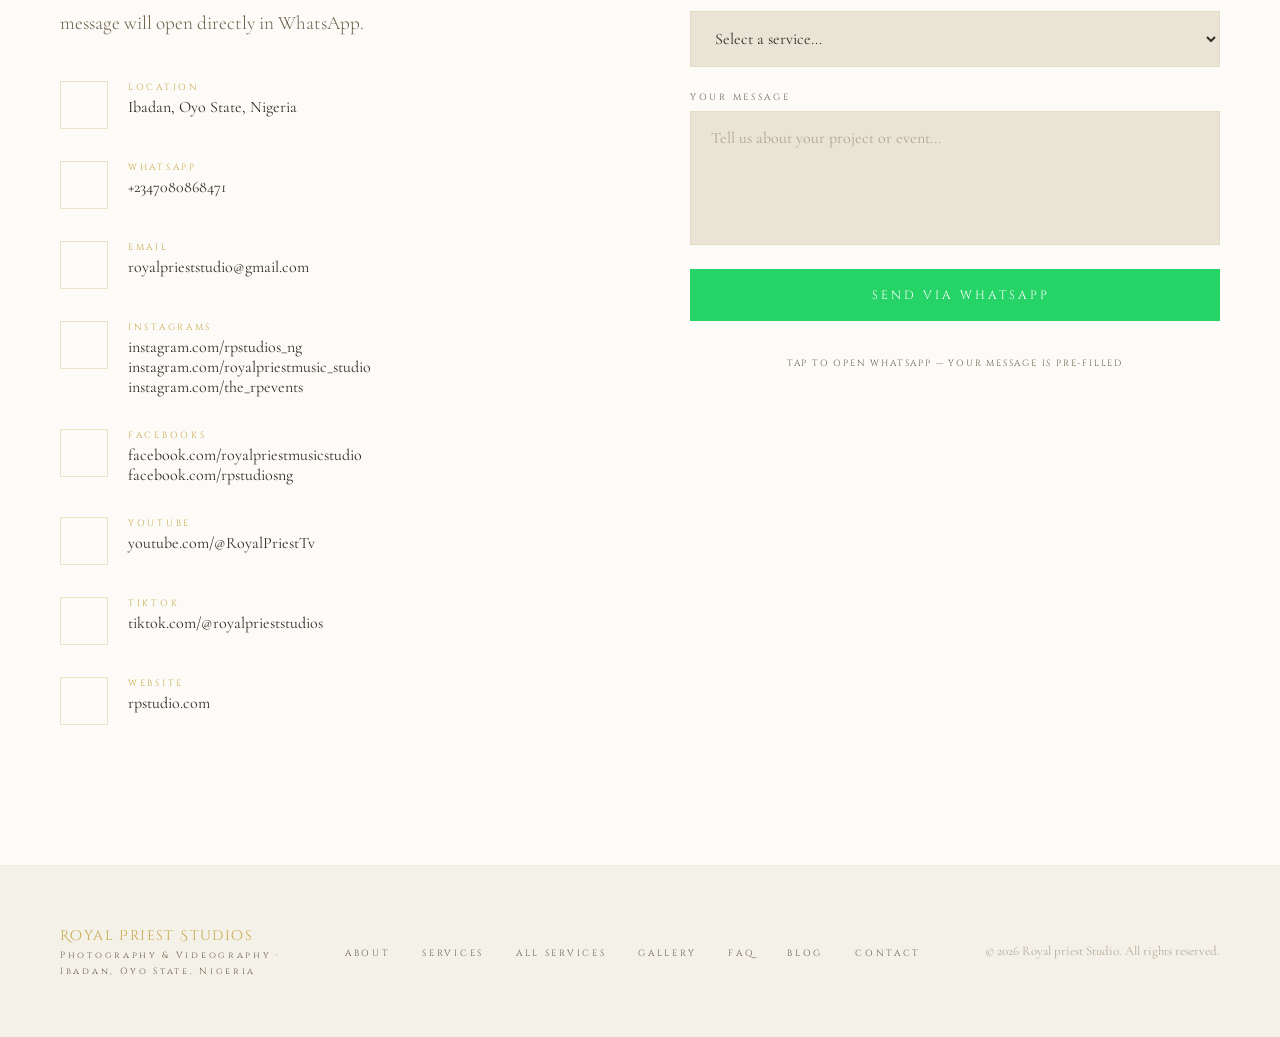
==== commit e98db94b: "Update font links in index.html" ====
--- a/index.html
+++ b/index.html
@@ -26,12 +26,12 @@
 <meta name="twitter:site"        content="@rpstudios_ng"/>
 
 <link rel="icon" type="image/jpeg" href="https://rpstudio.ng/rp%20pics/logo.jpg.jpeg"/>
-<!--link href="https://fonts.googleapis.com/css2?family=Cinzel+Decorative:wght@400;700;900&family=Cinzel:wght@400;600;700&family=Cormorant+Garamond:ital,wght@0,300;0,400;0,600;1,300;1,400&display=swap" rel="stylesheet"/-->
-<link rel="preconnect" href="https://fonts.googleapis.com">
+<link href="https://fonts.googleapis.com/css2?family=Cinzel+Decorative:wght@400;700;900&family=Cinzel:wght@400;600;700&family=Cormorant+Garamond:ital,wght@0,300;0,400;0,600;1,300;1,400&display=swap" rel="stylesheet"/>
+<!--link rel="preconnect" href="https://fonts.googleapis.com">
 <link rel="preconnect" href="https://fonts.gstatic.com" crossorigin>
 <link rel="stylesheet" href="https://fonts.googleapis.com/css2?...&display=swap" media="print" onload="this.media='all'">
 
-<link rel="stylesheet" href="https://cdnjs.cloudflare.com/ajax/libs/font-awesome/6.6.0/css/all.min.css"/>
+<link rel="stylesheet" href="https://cdnjs.cloudflare.com/ajax/libs/font-awesome/6.6.0/css/all.min.css"/-->
 <!-- Already loading FA, nothing to change but consider subsetting later -->
 <style>
   :root {
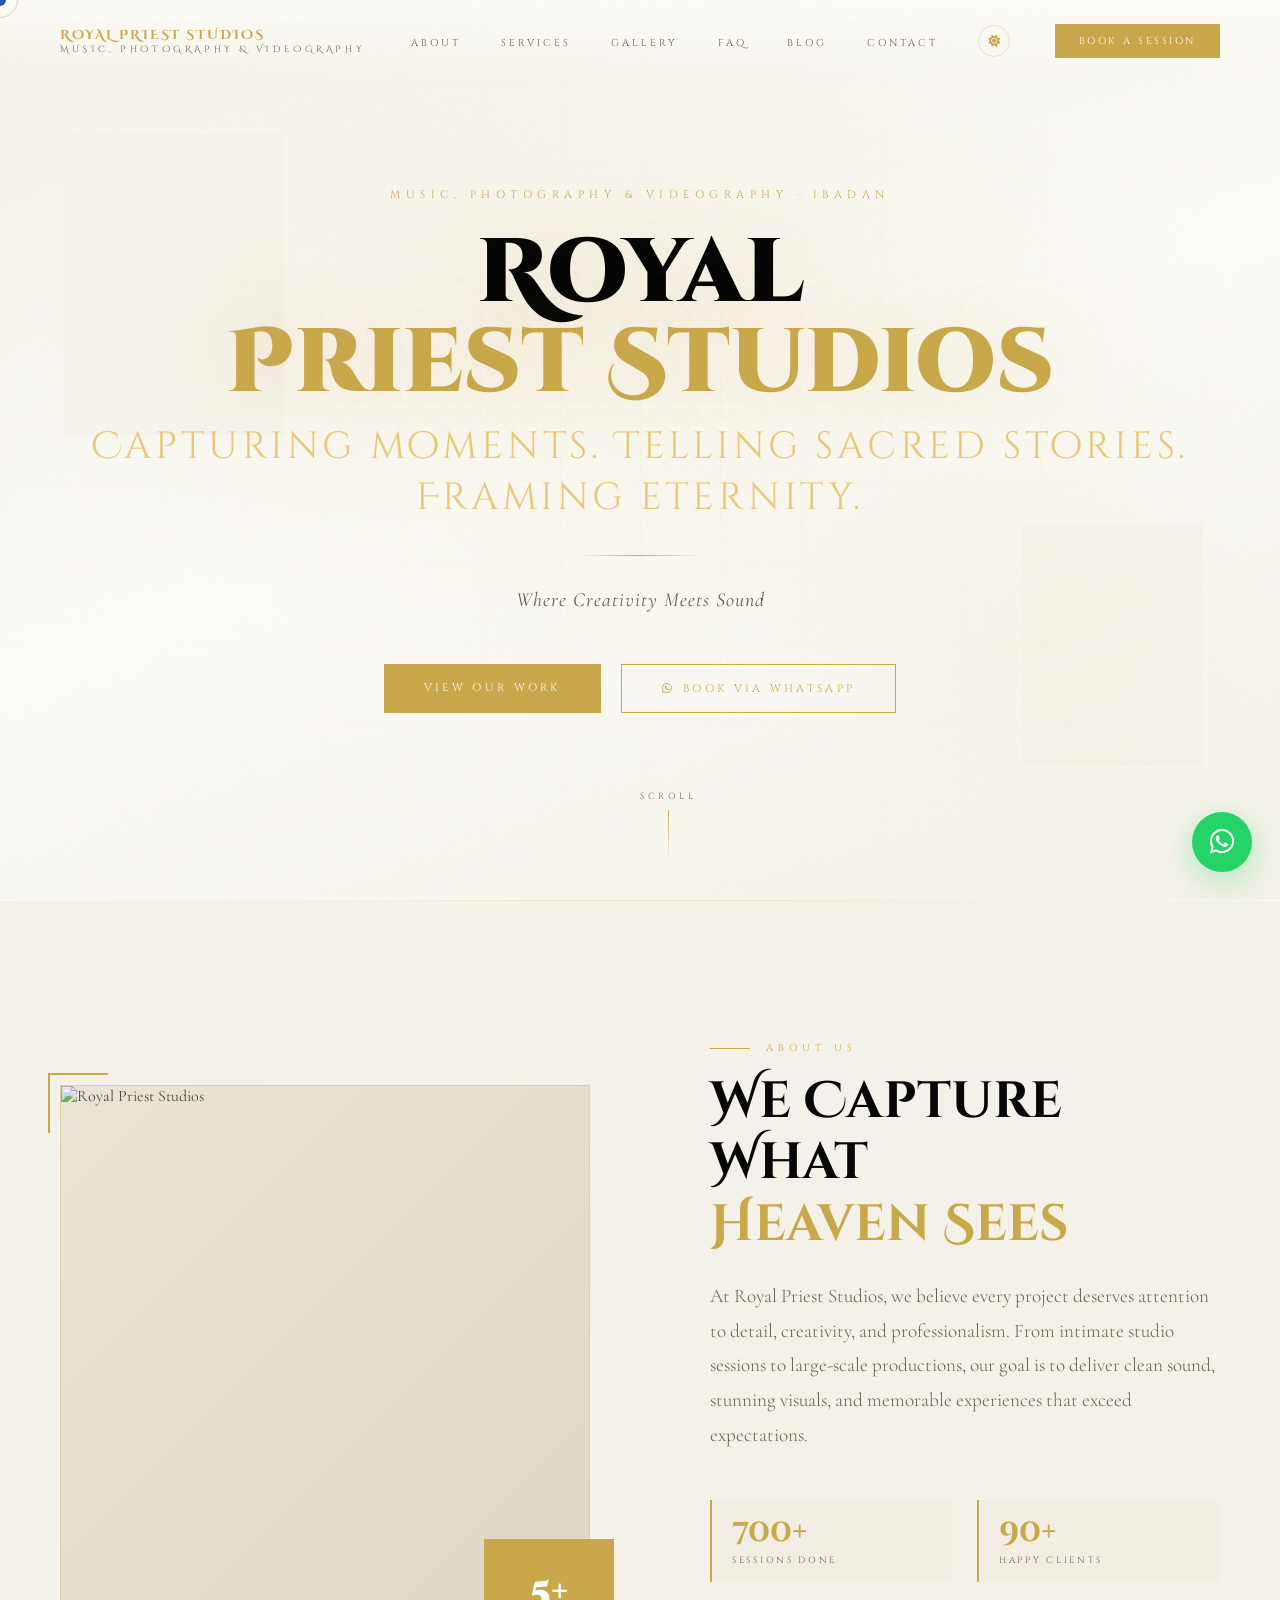
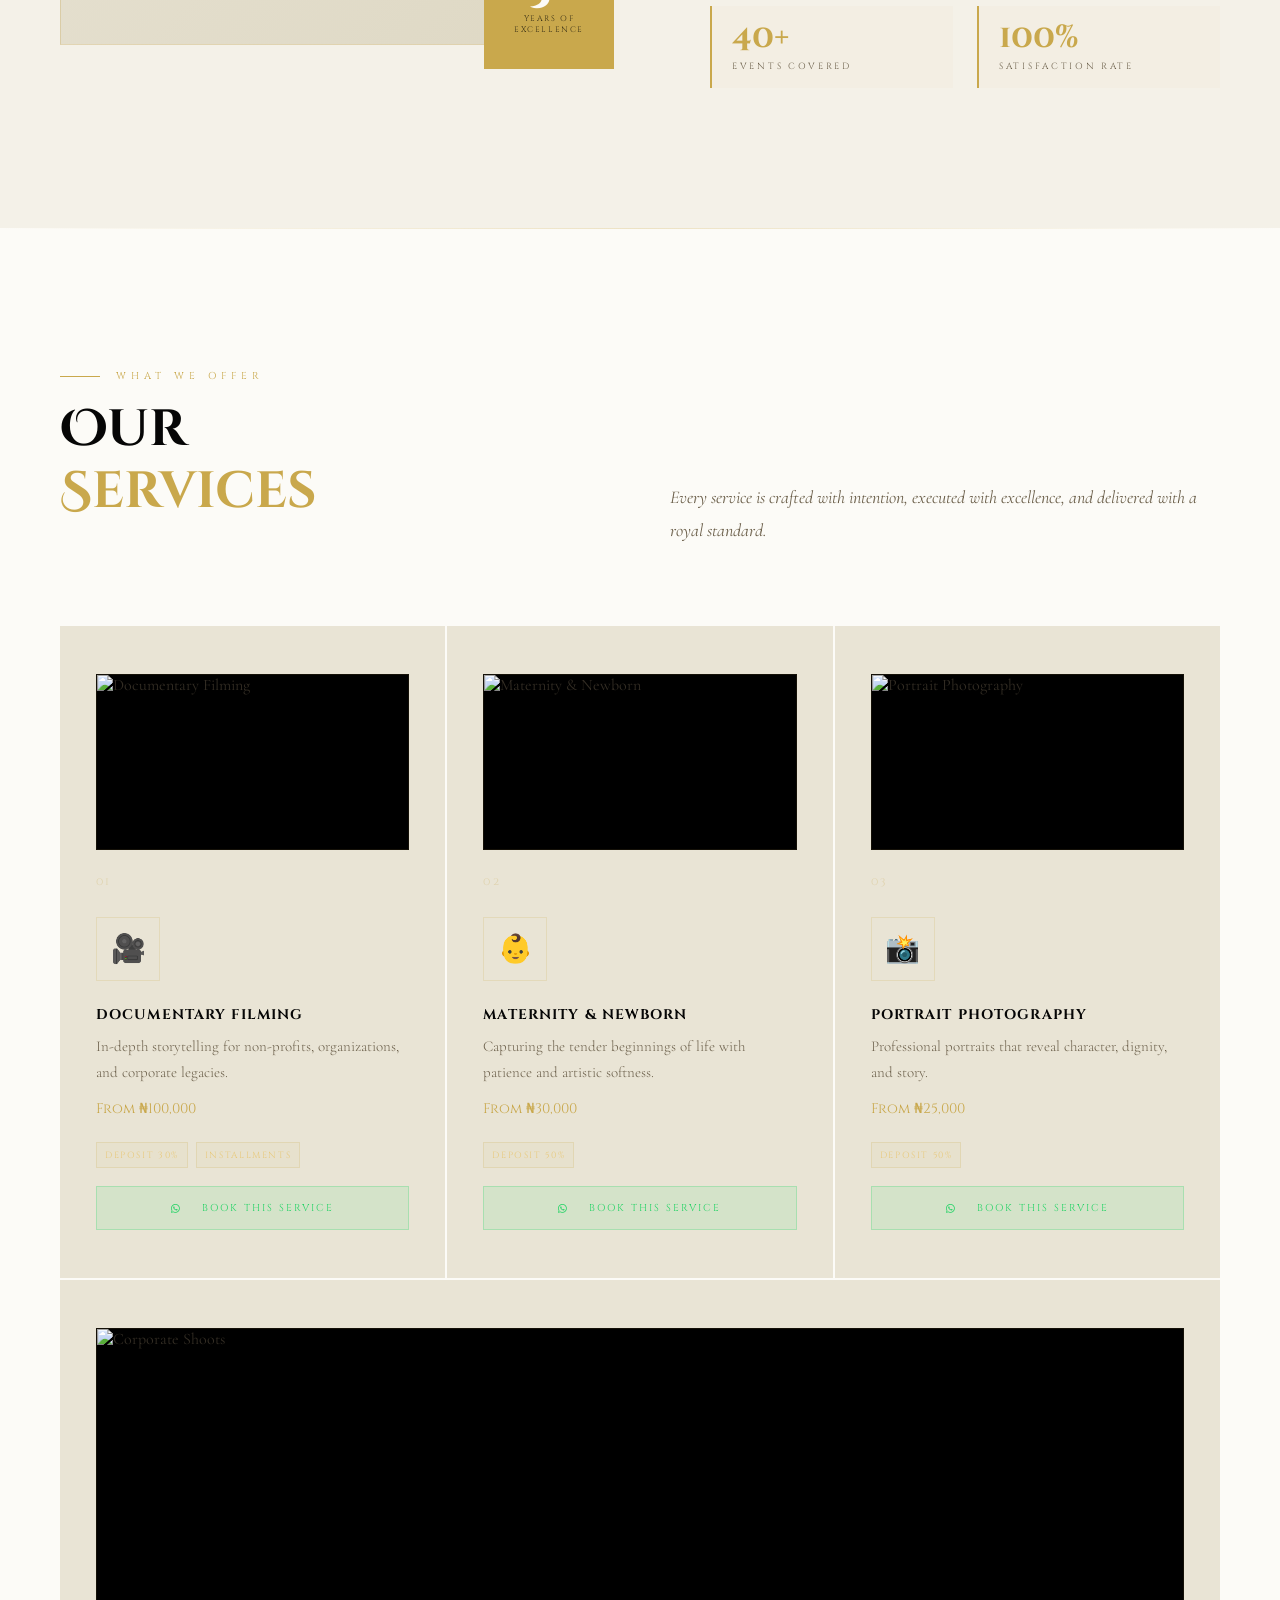
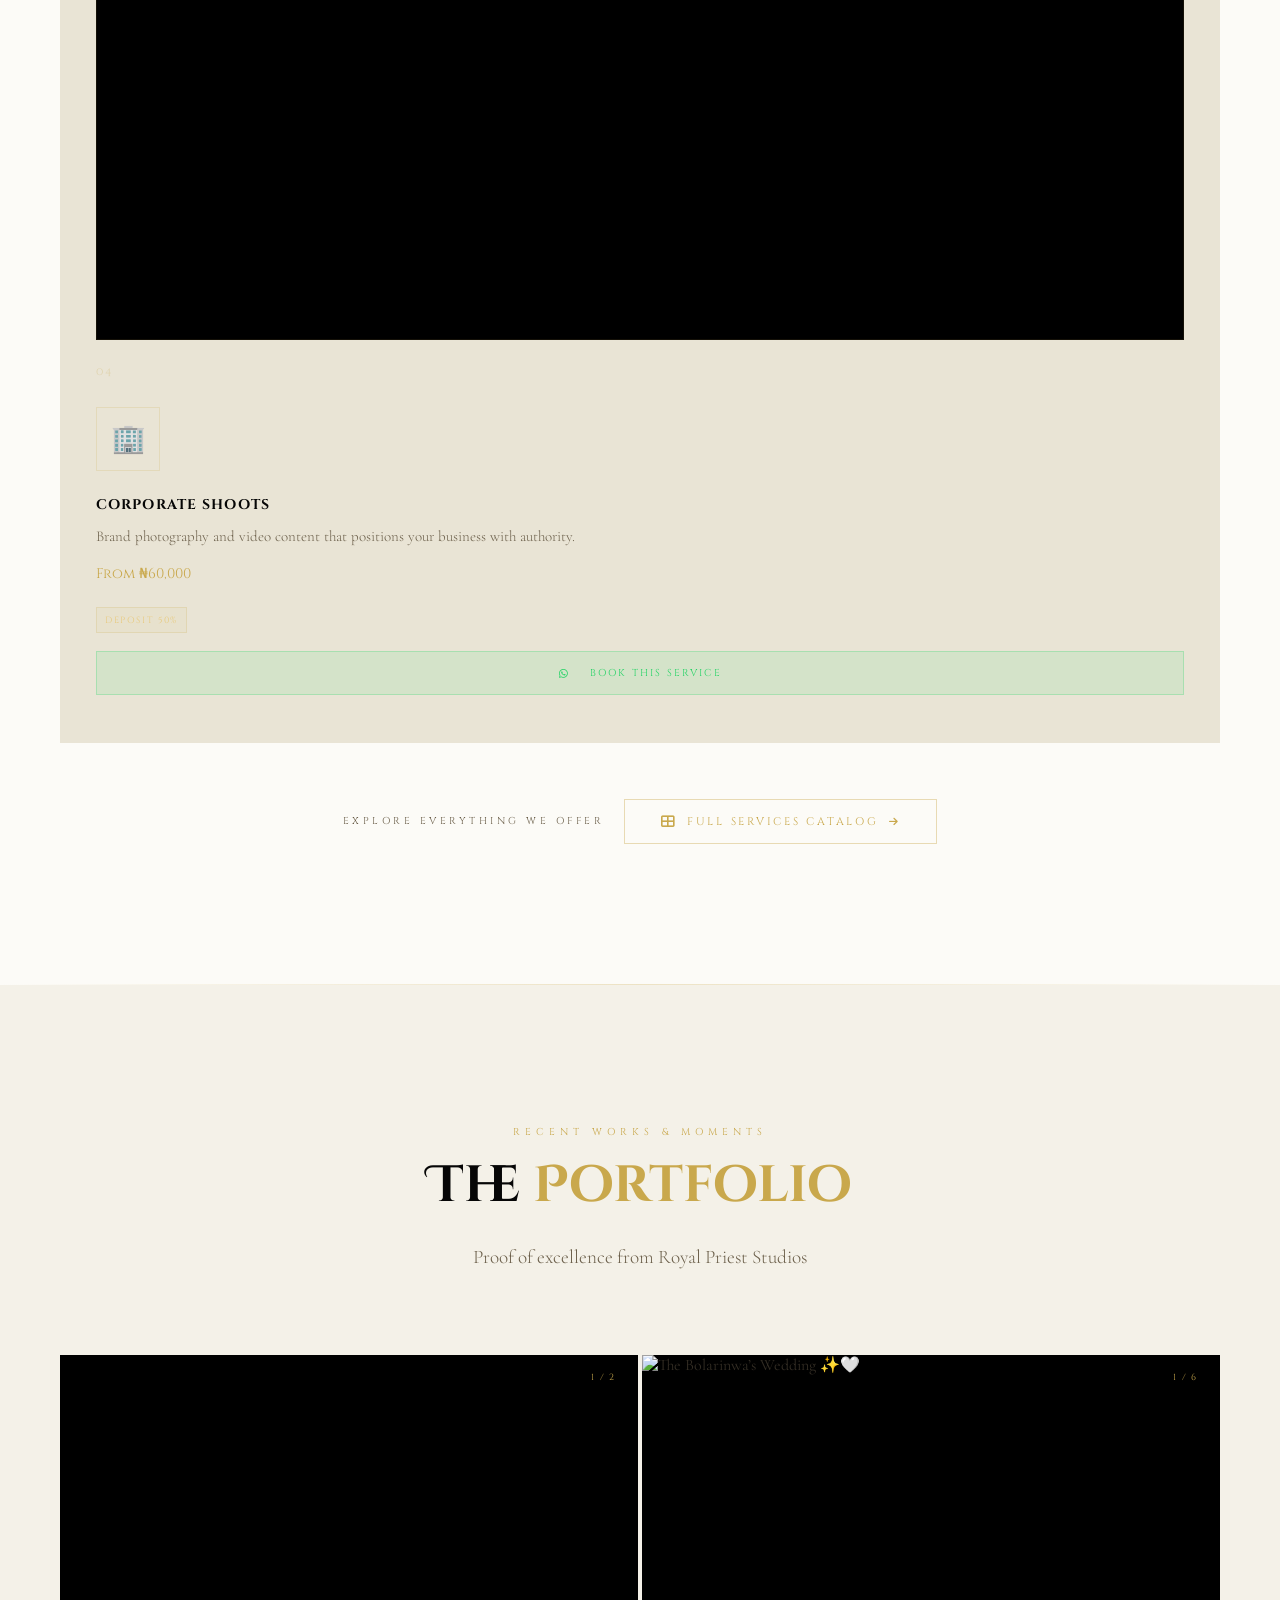
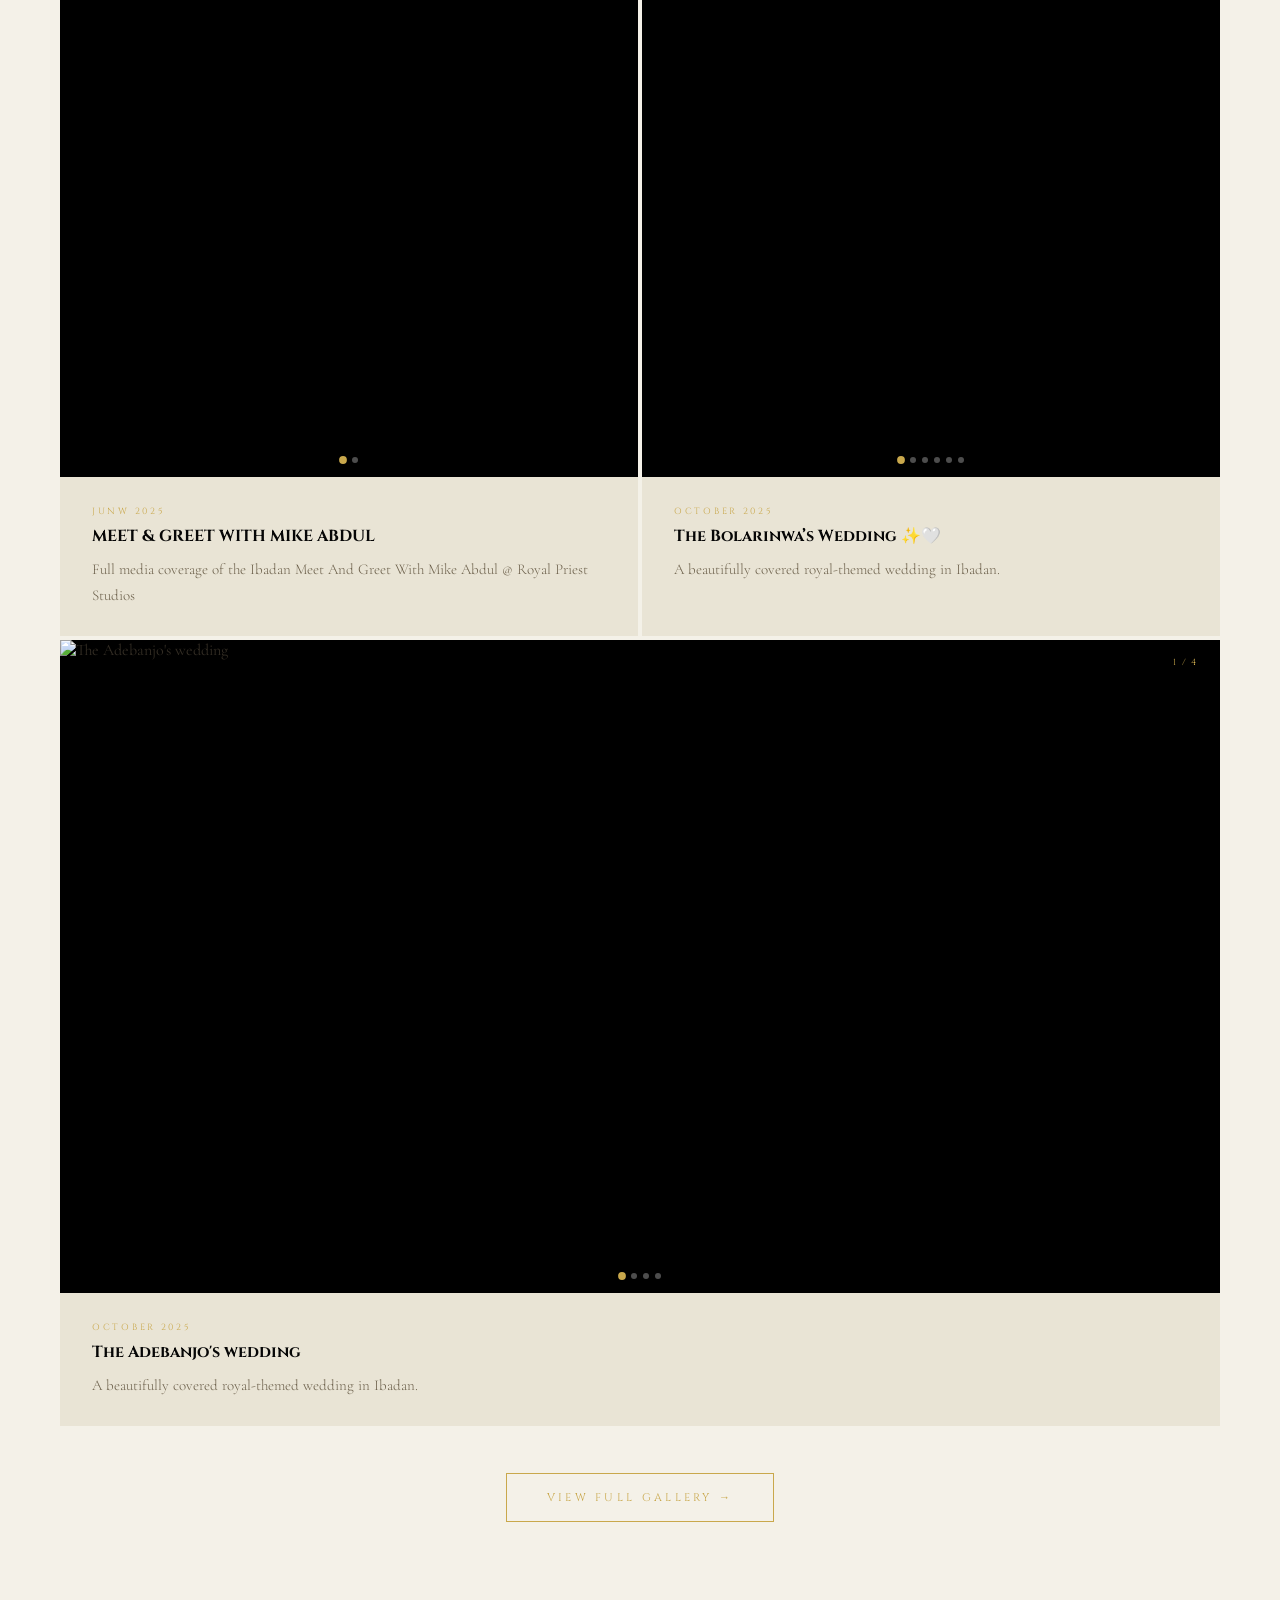
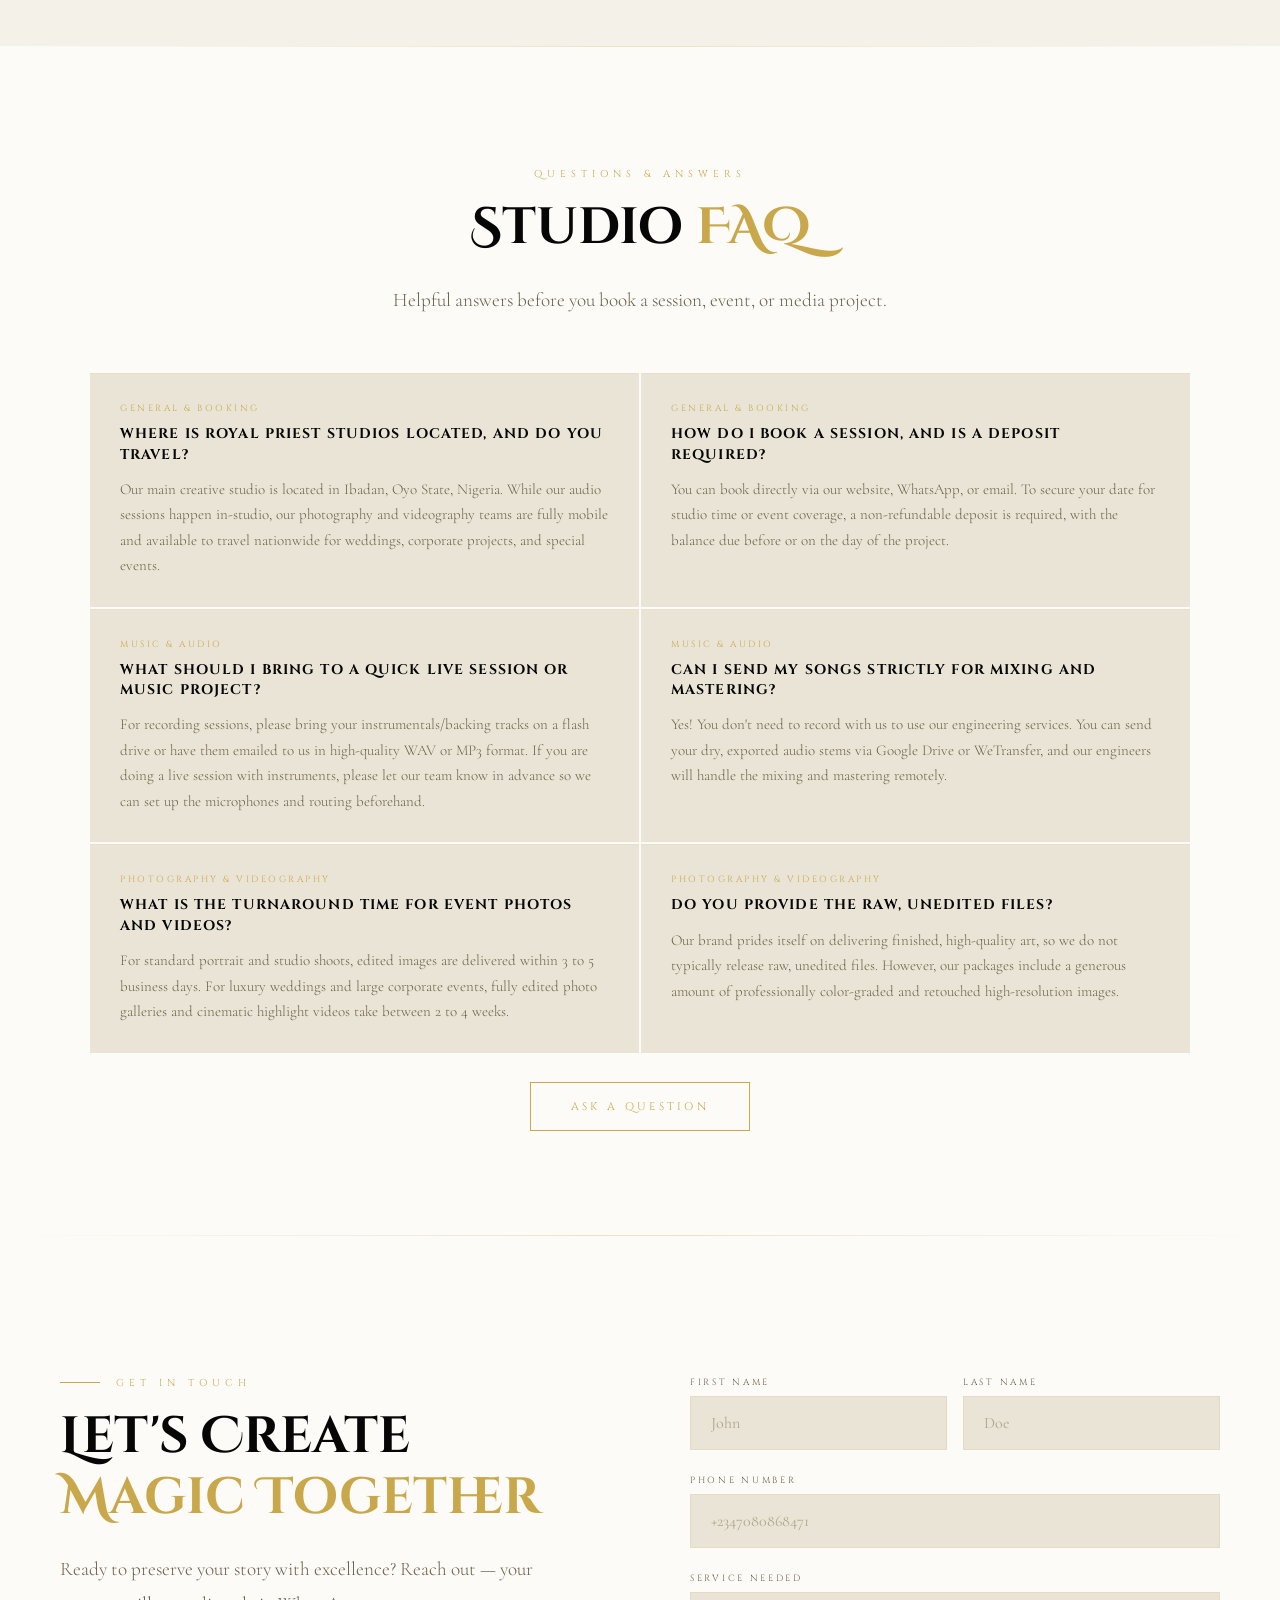
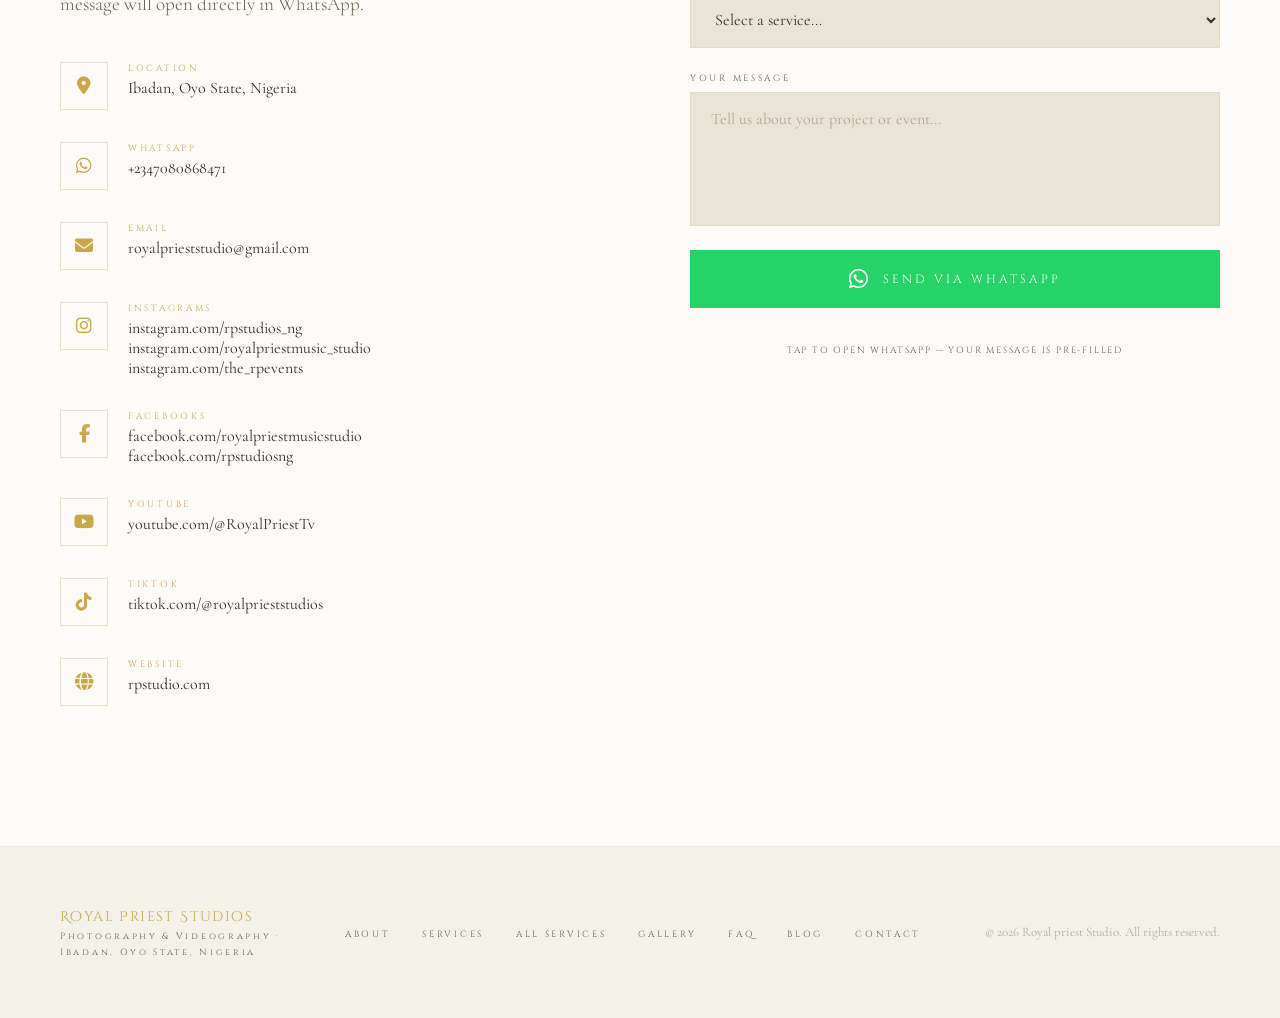
==== commit 04d3bd13: "Fix HTML link tags for stylesheets and fonts" ====
--- a/index.html
+++ b/index.html
@@ -29,9 +29,9 @@
 <link href="https://fonts.googleapis.com/css2?family=Cinzel+Decorative:wght@400;700;900&family=Cinzel:wght@400;600;700&family=Cormorant+Garamond:ital,wght@0,300;0,400;0,600;1,300;1,400&display=swap" rel="stylesheet"/>
 <!--link rel="preconnect" href="https://fonts.googleapis.com">
 <link rel="preconnect" href="https://fonts.gstatic.com" crossorigin>
-<link rel="stylesheet" href="https://fonts.googleapis.com/css2?...&display=swap" media="print" onload="this.media='all'">
-
-<link rel="stylesheet" href="https://cdnjs.cloudflare.com/ajax/libs/font-awesome/6.6.0/css/all.min.css"/-->
+<link rel="stylesheet" href="https://fonts.googleapis.com/css2?...&display=swap" media="print" onload="this.media='all'"-->
+
+<link rel="stylesheet" href="https://cdnjs.cloudflare.com/ajax/libs/font-awesome/6.6.0/css/all.min.css"/>
 <!-- Already loading FA, nothing to change but consider subsetting later -->
 <style>
   :root {
